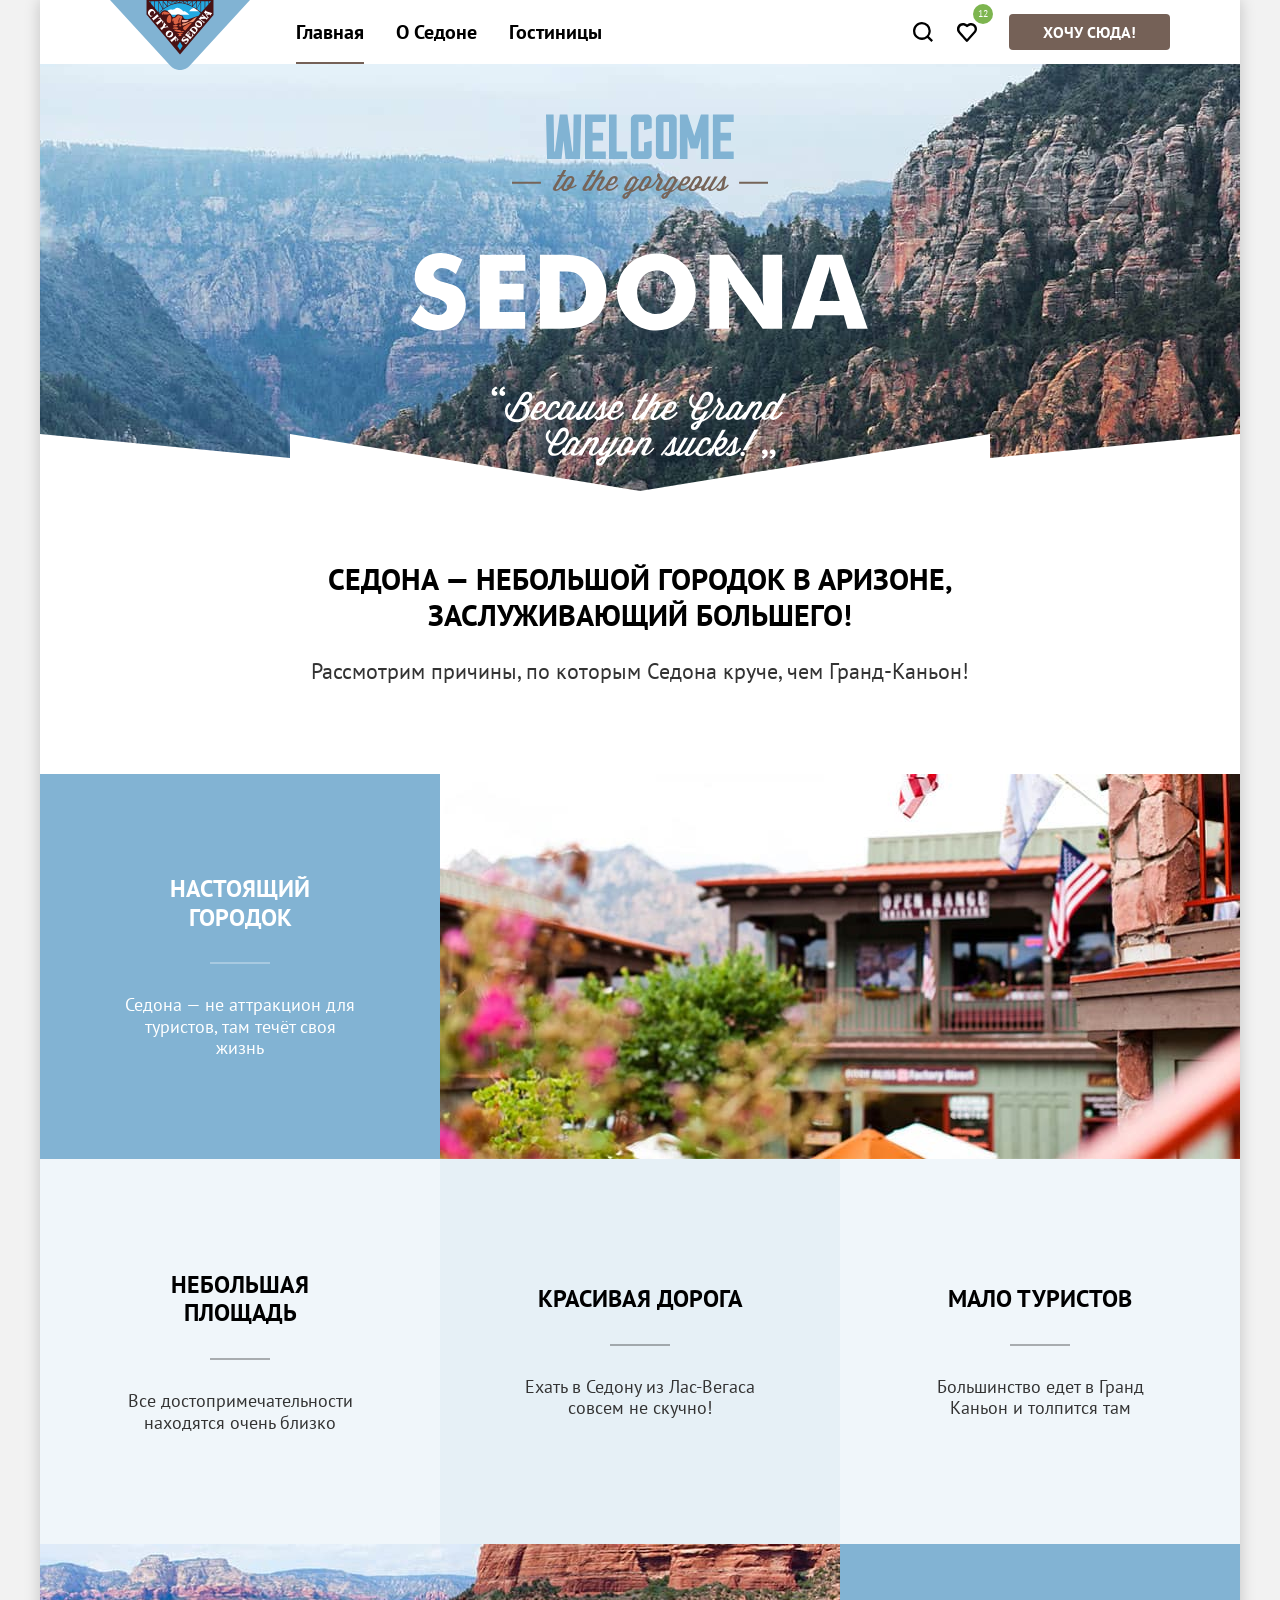
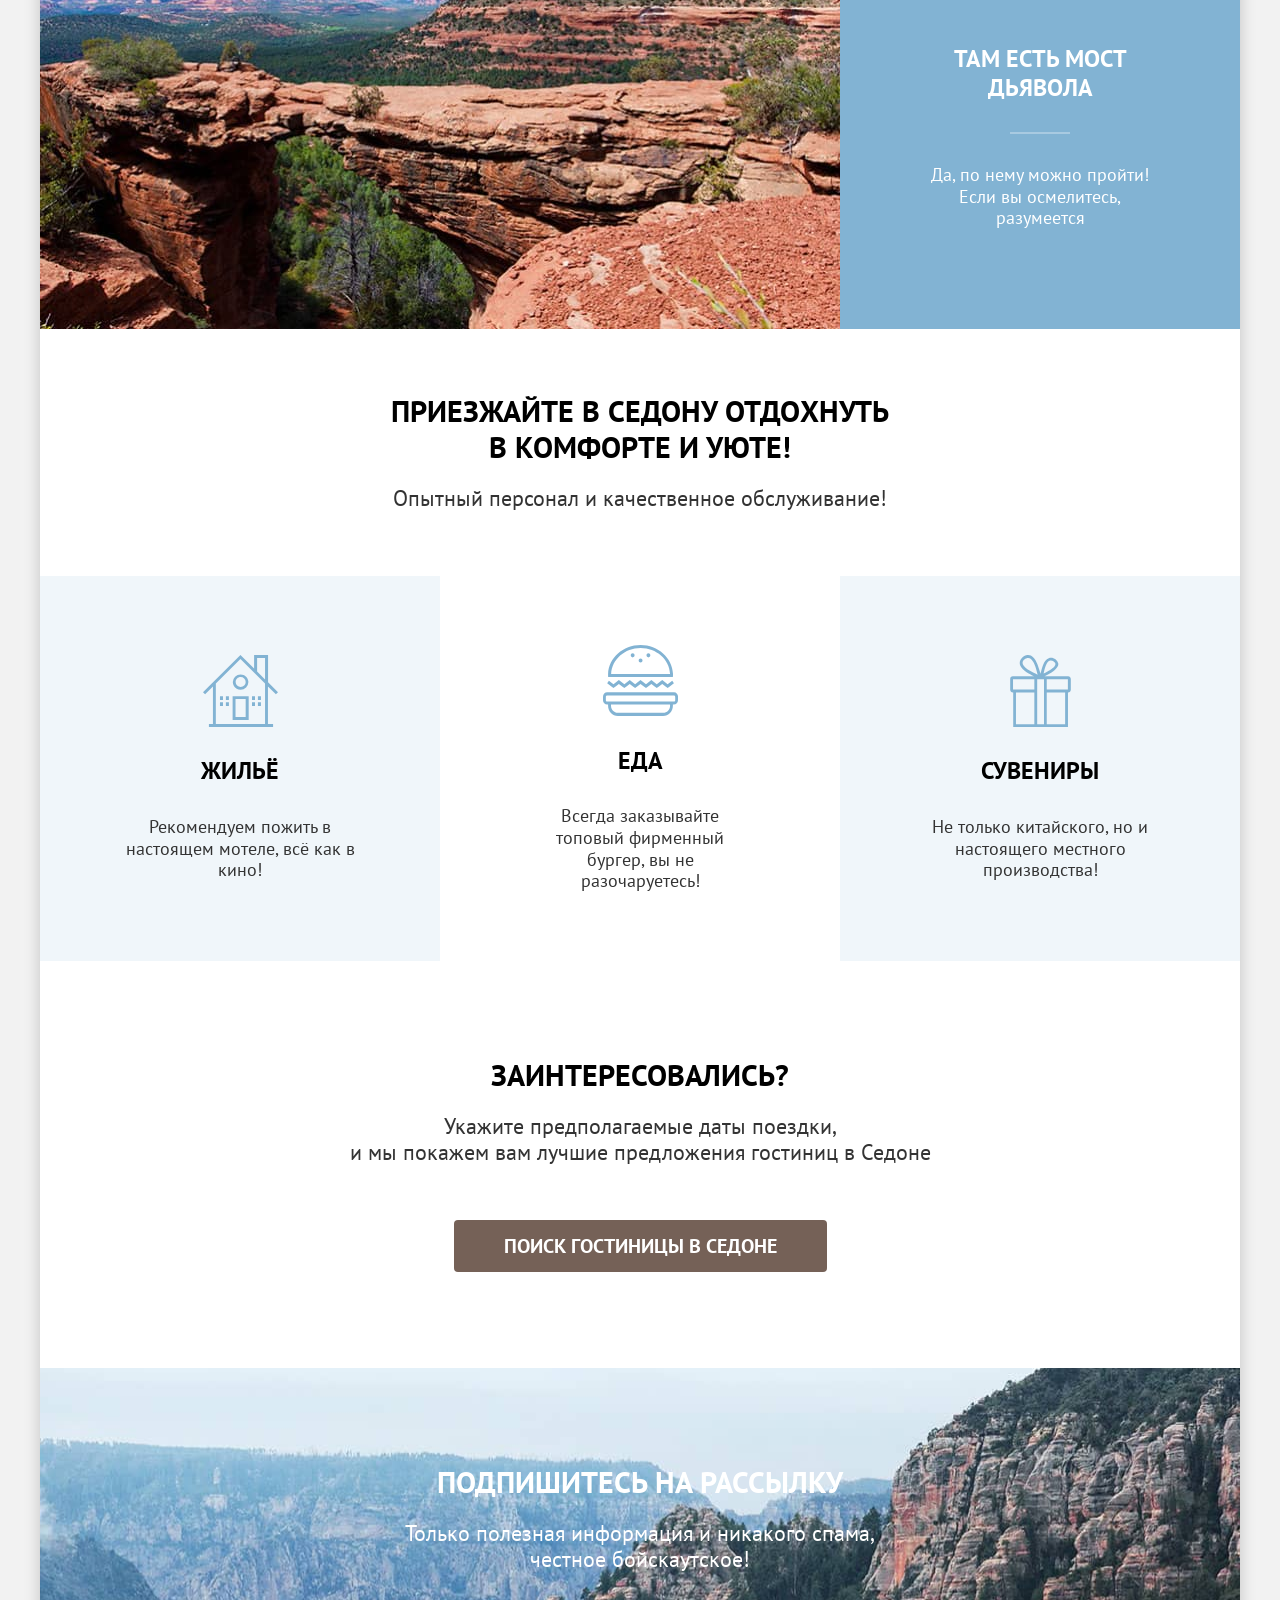
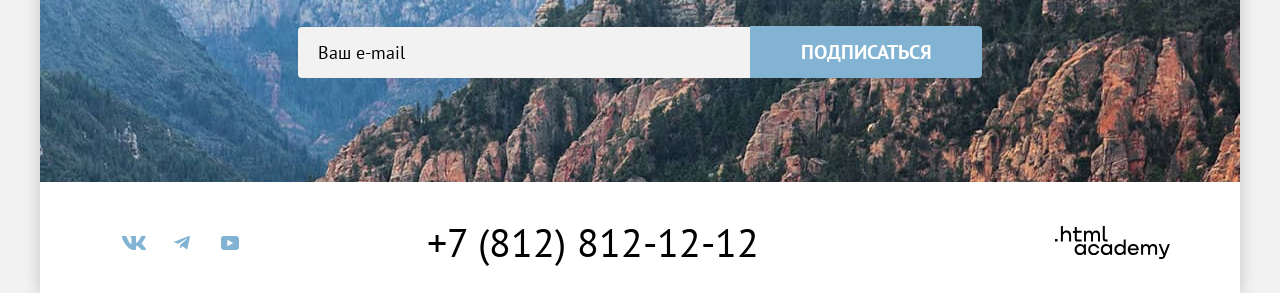
==== index.html @ d6faef74 "добавляет декоративные элементы" ====
<!DOCTYPE html>
<html lang="ru">

  <head>
    <meta charset="utf-8">
    <title>Седона. Городок в Аризоне</title>
    <link rel="stylesheet" href="styles/styles.css">
    <link rel="icon" href="favicon.ico" sizes="32x32">
  </head>

  <body>
    <div class="wrapper">
      <header class="header">
        <nav class="navigation">
          <a class="logo" href="index.html">
            <img class="logo-image" src="images/logos/logo.svg" width="140" height="70" alt="Логотип города Седона">
          </a>
          <ul class="navigation-list">
            <li class="navigation-item">
              <a class="navigation-link current" href="index.html" aria-current="page">Главная</a>
            </li>
            <li class="navigation-item">
              <a class="navigation-link" href="#">О Седоне</a>
            </li>
            <li class="navigation-item">
              <a class="navigation-link" href="catalog.html">Гостиницы</a>
            </li>
          </ul>
          <ul class="navigation-user">
            <li class="navigation-user-item">
              <a class="navigation-user-link navigation-search" href="#"><span class="visually-hidden">Поиск</span></a>
            </li>
            <li class="navigation-user-item">
              <a class="navigation-user-link navigation-favorites" href="#">
                <span class="visually-hidden">Отелей в избранном:</span>
                <span class="favorite-count">12</span>
              </a>
            </li>
            <li class="navigation-user-item">
              <a class="button navigation-user-button" href="#">Хочу сюда!</a>
            </li>
          </ul>
        </nav>
      </header>
      <main class="main">
        <section class="hero">
          <h1 class="section-title visually-hidden">Добро пожаловать в Седону!</h1>
          <img class="hero-image" src="images/content/welcome-hero.svg" width="458" height="352"
            alt="Welcome to the gorgeous Sedona, because the Grand Canyon sucks!">
        </section>
        <section class="advantages">
          <div class="section-header">
            <h2 class="section-title">Седона — небольшой городок в Аризоне,
              заслуживающий большего!</h2>
            <p class="section-description">Рассмотрим причины, по которым Седона круче, чем Гранд-Каньон!</p>
          </div>
          <ul class="section-list">
            <li class="card-item advantages-item">
              <div class="card-item advantages-container">
                <h3 class="card-title">Настоящий городок</h3>
                <p class="card-text">Седона — не аттракцион для туристов, там течёт своя жизнь</p>
              </div>
              <img class="advantages-image" src="images/content/open-range-restaurant.jpg" width="800" height="385"
                alt="Ресторан Open Range">
            </li>
            <li class="card-item advantages-item">
              <h3 class="card-title">Небольшая площадь</h3>
              <p class="card-text">Все достопримечательности находятся очень близко</p>
            </li>
            <li class="card-item advantages-item">
              <h3 class="card-title">Красивая дорога</h3>
              <p class="card-text">Ехать в Седону из Лас-Вегаса совсем не скучно!</p>
            </li>
            <li class="card-item advantages-item">
              <h3 class="card-title">Мало туристов</h3>
              <p class="card-text">Большинство едет в Гранд Каньон и толпится там</p>
            </li>
            <li class="card-item advantages-item">
              <div class="card-item advantages-container">
                <h3 class="card-title">Там есть мост дьявола</h3>
                <p class="card-text">Да, по нему можно пройти! Если вы осмелитесь, разумеется</p>
              </div>
              <img class="advantages-image advantages-image-reverse" src="images/content/devils-bridge.jpg" width="800"
                height="385" alt="Каменный мост Дьявола в Седоне с красными скалами">
            </li>
          </ul>
        </section>
        <section class="services">
          <div class="section-header">
            <h2 class="section-title">Приезжайте в&nbsp;Седону отдохнуть в&nbsp;комфорте и&nbsp;уюте!</h2>
            <p class="section-description">Опытный персонал и качественное обслуживание!</p>
          </div>
          <ul class="section-list">
            <li class="card-item services-item services-house">
              <h3 class="card-title">Жильё</h3>
              <p class="card-text">Рекомендуем пожить в настоящем мотеле,
                всё как в кино!</p>
            </li>
            <li class="card-item services-item services-food">
              <h3 class="card-title">Еда</h3>
              <p class="card-text">Всегда заказывайте
                топовый фирменный бургер, вы не разочаруетесь!</p>
            </li>
            <li class="card-item services-item services-souvenirs">
              <h3 class="card-title">Сувениры</h3>
              <p class="card-text">Не только китайского,
                но и настоящего местного производства!</p>
            </li>
          </ul>
        </section>
        <section class="search">
          <div class="section-header">
            <h2 class="section-title">Заинтересовались?</h2>
            <p class="section-description">Укажите предполагаемые даты поездки,<br>и мы покажем вам лучшие
              предложения гостиниц в Седоне</p>
          </div>
          <button class="button search-button" type="button">Поиск гостиницы в Седоне</button>
        </section>
        <section class="newsletter newsletter-index">
          <div class="section-header">
            <h2 class="section-title">Подпишитесь на рассылку</h2>
            <p class="section-description">Только полезная информация и никакого спама,<br>честное
              бойскаутское!</p>
          </div>
          <form class="newsletter-form" action="https://echo.htmlacademy.ru/" method="post">
            <label class="visually-hidden" for="e-mail">Укажите ваш e-mail</label>
            <input class="newsletter-field" type="email" name="e-mail" id="e-mail" placeholder="Ваш e-mail" required>
            <label class="newsletter-label" for="e-mail">Ваш e-mail</label>
            <button class="button newsletter-button" type="submit">Подписаться</button>
          </form>
        </section>
      </main>
      <footer class="footer">
        <section class="social">
          <h2 class="visually-hidden">Социальные сети</h2>
          <ul class="social-list">
            <li class="social-item">
              <a class="social-link vk" href="https://vk.com/htmlacademy">
                <span class="visually-hidden">Vkontakte</span>
              </a>
            </li>
            <li class="social-item">
              <a class="social-link telegram" href="https://t.me/htmlacademy">
                <span class="visually-hidden">Telegram</span>
              </a>
            </li>
            <li class="social-item">
              <a class="social-link youtube" href="https://www.youtube.com/user/htmlacademyru">
                <span class="visually-hidden">Youtube</span>
              </a>
            </li>
          </ul>
        </section>
        <div class="contacts">
          <a class="contact-link" href="tel:+78128121212">+7 (812) 812-12-12</a>
        </div>
        <a class="developer" href="https://htmlacademy.ru/">
          <span class="visually-hidden">Разработчик сайта — HTML Academy</span>
        </a>
      </footer>
    </div>
  </body>

</html>
---- styles/styles.css ----
:root {
  /* Color */
  /* color-neutral */
  --color-neutral-000: #ffffff;
  --color-neutral-000-transparent-06: rgba(255, 255, 255, 0.6);
  --color-neutral-000-transparent-03: rgba(255, 255, 255, 0.3);
  --color-neutral-100: #f2f2f2;
  --color-neutral-150: #e6e6e6;
  --color-neutral-200: #e5e5e5;
  --color-neutral-800: #333333;
  --color-neutral-900: #000000;
  /* color-blue */
  --color-blue-100: rgba(131, 179, 211, 0.12);
  --color-blue-200: rgba(131, 179, 211, 0.2);
  --color-blue-300: #68a2ca;
  --color-blue-300-transparent: rgba(104, 162, 202, 0.3);
  --color-blue-500: #82b3d3;
  /* color-brown */
  --color-brown-500: #756157;
  --color-brown-500-transparent: rgba(117, 97, 87, 0.3);
  --color-brown-600: #615048;
  /* color-green */
  --color-green-500: #7db54f;
  /* decor-line*/
  --color-divider-light: rgba(255, 255, 255, 0.3);
  --color-divider-dark: rgba(0, 0, 0, 0.3);
  /*linear gradient*/
  --color-linear-gradient: linear-gradient(315deg, #e9b5b4 0.000%, #cdb5bb 8.333%, #b2b3b4 16.667%, #98b0a7 25.000%, #7fac9f 33.333%, #67a6a5 41.667%, #50a0b2 50.000%, #3b98ba 58.333%, #278fb6 66.667%, #1485a9 75.000%, #0279a0 83.333%, #006da3 91.667%, #005faf 100.000%);

  /* Font-family*/
  --font-family: "PT Sans", sans-serif;

  /* Font-size */
  --font-size-xxs: 10px;
  --font-size-xs: 16px;
  --font-size-s: 18px;
  --font-size-m: 20px;
  --font-size-l: 22px;
  --font-size-xl: 24px;
  --font-size-2xl: 30px;
  --font-size-3xl: 40px;
  --font-size-4xl: 60px;

  /* Line-height */
  --line-height-xs: 1;
  --line-height-s: 1.2;
  --line-height-m: 1.25;
  --line-height-l: 1.3;
  --line-height-xl: 1.8;

  /* Font-weight */
  --font-weight-regular: 400;
  --font-weight-bold: 700;
}

@font-face {
  font-family: "PT Sans";
  src: url("../fonts/ptsans-400.woff2") format("woff2");
  font-style: normal;
  font-weight: 400;
  font-display: swap;
}

@font-face {
  font-family: "PT Sans";
  src: url("../fonts/ptsans-700.woff2") format("woff2");
  font-style: normal;
  font-weight: 700;
  font-display: swap;
}

img {
  max-width: 100%;
  height: auto;
}

*,
*::before,
*::after {
  box-sizing: border-box;
}

.visually-hidden {
  position: fixed;
  transform: scale(0);
}

html {
  height: 100%;
}

body {
  font-family: var(--font-family);
  font-size: var(--font-size-l);
  line-height: var(--line-height-s);
  font-weight: var(--font-weight-regular);

  margin: 0;

  background-color: var(--color-neutral-100);
  color: var(--color-neutral-800);
}

.button {
  display: block;
  font-family: inherit;
  font-weight: var(--font-weight-bold);
  font-size: var(--font-size-m);
  line-height: var(--line-height-xl);
  text-decoration: none;
  text-transform: uppercase;
  text-align: center;

  padding: 8px 50px;

  color: var(--color-neutral-000);
  background-color: var(--color-blue-500);

  border: none;
  border-radius: 4px;

  cursor: pointer;
}

.wrapper {
  display: flex;
  flex-direction: column;

  background-color: var(--color-neutral-000);

  box-shadow: 0 0 15px 0 rgba(0, 0, 0, 0.2);

  width: 1200px;
  min-height: 100vh;

  margin: 0 auto;
}

.header {
  padding: 0 70px;
}

.navigation {
  display: grid;
  grid-template-columns: min-content auto max-content;

  align-items: start;

  gap: 30px;

  position: relative;
  z-index: 1;
}

.logo {
  width: 140px;

  margin-bottom: -8px;
}

.logo-image {
  display: block;
}

.navigation-list {
  display: flex;
  flex-wrap: wrap;

  padding: 0;
  margin: 0;

  list-style: none;
}

.navigation-link {
  position: relative;
  display: block;
  font-size: var(--font-size-m);
  font-weight: var(--font-weight-bold);

  text-align: center;
  text-decoration: none;

  padding: 20px 16px;

  color: var(--color-neutral-900);
}

.navigation-link:hover {
  color: var(--color-brown-500);
}

.navigation-link:active {
  color: var(--color-brown-500-transparent);
}

.navigation-link.current::after {
  position: absolute;
  content: "";
  width: calc(100% - 32px);
  height: 2px;

  left: 50%;
  bottom: 0;
  transform: translateX(-50%);

  background-color: var(--color-brown-500);
}

.navigation-user {
  display: flex;
  flex-wrap: wrap;
  justify-content: end;

  align-items: center;

  max-width: 330px;

  padding: 0;
  margin: 0;

  list-style: none;
}

.navigation-user-item:last-child {
  margin-left: 20px;
}

.navigation-user-link {
  display: flex;
  justify-content: center;
  align-items: center;

  text-decoration: none;

  min-width: 44px;
  min-height: 64px;
}

.navigation-user-link::before {
  content: "";
  display: block;
  width: 20px;
  height: 20px;

  background-color: var(--color-neutral-900);

  mask-repeat: no-repeat;
  mask-position: center;
  mask-size: contain;
}

.navigation-search::before {
  mask-image: url("../images/icons/ui/search.svg");
}

.navigation-favorites::before {
  mask-image: url("../images/icons/ui/favorite.svg");
}

.navigation-user-link:hover::before {
  background-color: var(--color-brown-500);
}

.navigation-user-link:active::before {
  background-color: var(--color-brown-500-transparent);
}

.navigation-favorites {
  position: relative;
}

.favorite-count {
  position: absolute;

  top: 4px;
  right: -4px;

  padding: 5px;

  font-size: var(--font-size-xxs);
  line-height: var(--line-height-xs);

  color: var(--color-neutral-000);
  background-color: var(--color-green-500);

  border-radius: 100vw;
}

.navigation-user-button {
  font-size: var(--font-size-xs);
  line-height: var(--line-height-m);

  padding: 8px 34px;

  background-color: var(--color-brown-500);
}

.navigation-user-button:hover {
  background-color: var(--color-brown-600);
  color: var(--color-neutral-000-transparent-06);
}

.navigation-user-button:active {
  background-color: var(--color-brown-500);
  color: var(--color-neutral-000-transparent-03);
}

.main {
  flex-grow: 1;
}

.hero {
  position: relative;
  display: flex;
  flex-direction: column;
  align-items: center;
  padding: 50px 0 25px;

  background: url("../images/backgrounds/index-background.jpg") no-repeat center / cover, var(--color-linear-gradient);
}

.hero .section-title {
  font-size: var(--font-size-4xl);
  max-width: 680px;

  color: var(--color-neutral-000);
}

.hero::after {
  position: absolute;
  content: "";

  width: 100%;
  height: 57px;

  bottom: 0;

  mask-image: url("../images/icons/ui/background-down.svg");
  mask-repeat: no-repeat;
  mask-position: center;
  mask-size: cover;
  background-color: var(--color-neutral-000);
}

.advantages {
  padding-top: 70px;
}

.section-header {
  max-width: 680px;

  margin: 0 auto 54px;
}

.section-title {
  font-size: var(--font-size-2xl);
  font-weight: var(--font-weight-bold);
  text-transform: uppercase;
  text-align: center;

  margin: 0 0 20px;

  color: var(--color-neutral-900);
}

.section-description {
  text-align: center;

  margin: 0;
}

.advantages .section-header {
  margin-bottom: 90px;
}

.advantages .section-title {
  margin-bottom: 25px;
}

.section-list {
  display: grid;
  grid-template-columns: repeat(3, 1fr);

  padding: 0;
  margin: 0;

  list-style: none;
}

.card-item:not(:has(.advantages-image)) {
  display: flex;
  flex-direction: column;
  justify-content: center;

  padding: 0 85px;

  min-height: 385px;
}

.advantages-item:nth-child(even) {
  background-color: var(--color-blue-100);
}

.advantages-item:nth-child(odd) {
  background-color: var(--color-blue-200);
}

.card-item:has(.advantages-image) {
  display: grid;
  grid-template-columns: repeat(3, 1fr);

  grid-column: 1 / -1;

  background-color: var(--color-blue-500);
}

.advantages-item .card-title::after {
  content: "";
  display: block;

  width: 60px;

  margin: 30px auto;

  border-bottom: 2px solid var(--color-divider-dark);
}

.advantages .card-item:has(.advantages-image) .card-title::after {
  border-bottom-color: var(--color-divider-light);
}

.card-item:has(.advantages-image) .card-title,
.card-item:has(.advantages-image) .card-text {
  color: var(--color-neutral-000);
}

.card-item:has(.advantages-image) .advantages-image {
  grid-column: 2 / 4;
}

.card-item:has(.advantages-image-reverse) .advantages-image {
  grid-area: 1 / 1 / 2 / 3;
}

.card-item:has(.advantages-image-reverse) .advantages-container {
  grid-area: 1 / 3 / 2 / 4;
}

.card-title {
  font-size: var(--font-size-xl);
  font-weight: var(--font-weight-bold);
  text-transform: uppercase;
  text-align: center;

  margin: 0;

  color: var(--color-neutral-900);
}

.card-text {
  font-size: var(--font-size-s);
  text-align: center;

  margin: 0;
}

.services {
  padding-top: 64px;
}

.services .section-header {
  margin-bottom: 64px;
}

.services-item:nth-child(odd) {
  background-color: var(--color-blue-100);
}

.services-item {
  gap: 30px;
}

.services-item:nth-child(even) {
  background-color: var(--color-neutral-000);
}

.services .card-title::before {
  content: "";
  display: block;
  width: 75px;
  height: 72px;
  margin: 0 auto 30px;

  mask-repeat: no-repeat;
  mask-position: center;
  mask-size: contain;

  background-color: var(--color-blue-500);
}

.services-house .card-title::before {
  mask-image: url("../images/services/house.svg");
}

.services-food .card-title::before {
  mask-image: url("../images/services/food.svg");
}

.services-souvenirs .card-title::before {
  mask-image: url("../images/services/souvenirs.svg");
}

.search {
  padding: 96px 0;
}

.search-button {
  margin: 0 auto;

  background-color: var(--color-brown-500);
}

.search-button:hover {
  background-color: var(--color-brown-600);
  color: var(--color-neutral-000-transparent-06);
}

.search-button:active {
  background-color: var(--color-brown-500);
  color: var(--color-neutral-000-transparent-03);
}

.newsletter {
  display: flex;
  flex-direction: column;
  align-items: center;
  padding: 96px 0 104px;
}

.newsletter-index {
  background: url("../images/backgrounds/index-background.jpg") no-repeat center / cover, var(--color-linear-gradient);
}

.newsletter-index .section-title {
  color: var(--color-neutral-000);
}

.newsletter-index .section-description {
  color: var(--color-neutral-000);
}

.newsletter-form {
  display: grid;
  grid-template-columns: 452px 232px;
  align-items: center;
}

.newsletter-label {
  font-size: var(--font-size-s);
  line-height: var(--line-height-l);
  color: var(--color-neutral-900);

  margin-left: 20px;

  grid-area: 1/1/2/2;

  opacity: 0;
}

.newsletter-field {
  grid-area: 1/1/2/2;

  padding: 14px 20px;

  border-radius: 4px 0 0 4px;
  border: none;

  background-color: var(--color-neutral-100);

  font-family: inherit;
  font-size: var(--font-size-s);
  line-height: var(--line-height-l);

  cursor: pointer;
  /*Не работает??*/
}

.newsletter-field::placeholder {
  font-size: var(--font-size-s);
  line-height: var(--line-height-l);
  color: var(--color-neutral-900);
}

.newsletter-field:focus::placeholder {
  opacity: 0;
}

.newsletter-field:focus + .newsletter-label {
  opacity: 1;
}

.newsletter-field:not(:placeholder-shown) + .newsletter-label {
  transform: translateY(-200%);
  font-size: var(--font-size-xs);
  opacity: 1;
}

.newsletter-button {
  border-radius: 0 4px 4px 0;
  grid-area: 1/2/2/3;
}

.newsletter-button:hover {
  background-color: var(--color-blue-300);
  color: var(--color-neutral-000-transparent-06);
}

.newsletter-button:active {
  background-color: var(--color-blue-500);
  color: var(--color-neutral-000-transparent-03);
}

.newsletter-catalog {
  padding-top: 46px;
}

.newsletter-catalog .section-title {
  color: var(--color-neutral-900);
}

.newsletter-catalog .section-description {
  color: inherit;
}

.footer {
  display: flex;
  align-items: center;

  padding: 40px 70px 30px;
}

.social-list {
  display: flex;
  flex-wrap: wrap;

  max-width: 250px;

  padding: 0;
  margin: 0;

  list-style: none;
}

.social-link {
  display: flex;
  justify-content: center;
  align-items: center;
  min-width: 48px;
  min-height: 40px;
}

.social-link::before {
  content: "";
  width: 24px;
  height: 14px;

  mask-repeat: no-repeat;
  mask-position: center;
  mask-size: contain;

  background-color: var(--color-blue-500);
}

.vk::before {
  mask-image: url("../images/icons/social/vk.svg");
}

.telegram::before {
  mask-image: url("../images/icons/social/telegram.svg");
}

.youtube::before {
  mask-image: url("../images/icons/social/youtube.svg");
}

.social-link:hover::before {
  background-color: var(--color-blue-300);
}

.social-link:active::before {
  background-color: var(--color-blue-300-transparent);
}

.contacts {
  margin: 0 auto;
}

.contact-link {
  font-size: var(--font-size-3xl);
  line-height: var(--line-height-xs);
  text-align: center;
  text-decoration: none;

  padding: 0 50px;

  color: var(--color-neutral-900);
}

.contact-link:hover {
  color: var(--color-brown-500);
}

.contact-link:active {
  color: var(--color-brown-500-transparent);
}

.developer {
  min-width: 115px;
  min-height: 33px;
  margin-left: auto;
}

.developer::before {
  content: "";
  display: block;
  width: 115px;
  height: 33px;

  mask-repeat: no-repeat;
  mask-position: center;
  mask-size: contain;
  mask-image: url("../images/logos/html-academy.svg");

  background-color: var(--color-neutral-900);
}

.developer:hover::before {
  background-color: var(--color-brown-500);
}

.developer:active::before {
  background-color: var(--color-brown-500-transparent);
}

.filter {
  padding: 35px 70px 70px;

  background: url("../images/backgrounds/filter.jpg") no-repeat center / cover, var(--color-linear-gradient);
}

.page-title {
  margin: 0 0 8px;

  font-size: var(--font-size-4xl);
  line-height: var(--line-height-l);
  font-weight: var(--font-weight-bold);
  color: var(--color-neutral-000);
}

.breadcrumbs-navigation {
  margin-bottom: 40px;
}

.breadcrumbs-list {
  display: flex;
  flex-wrap: wrap;

  align-items: center;

  padding: 0;
  margin: 0;

  list-style: none;
}

.breadcrumbs-link {
  display: block;

  min-width: 15px;
  min-height: 15px;

  font-size: var(--font-size-xs);
  line-height: var(--line-height-l);

  text-align: center;
  text-decoration: none;

  color: var(--color-neutral-000);
}

.breadcrumbs-link:hover {
  color: var(--color-neutral-000-transparent-06);
}

.breadcrumbs-link:active {
  color: var(--color-neutral-000-transparent-03);
}

.filter-form {
  grid-template-columns: repeat(2, minmax(min-content, 1fr)) repeat(2, min-content);
  display: grid;

  gap: 70px;
}

.filter-group {
  border: none;
  padding: 0;
  margin: 0;
}

.filter-group-title {
  padding: 0;
  margin-bottom: 32px;

  font-size: var(--font-size-m);
  font-weight: var(--font-weight-bold);
  color: var(--color-neutral-000);
}

.filter-group-list {
  padding: 0;
  margin: 0;

  list-style: none;
}

.filter-group-item {
  margin-bottom: 16px;

  font-size: var(--font-size-s);
  line-height: var(--line-height-l);
  color: var(--color-neutral-000);
}

.filter-range-field {
  display: flex;
}

.filter-range-input {
  width: 145px;

  padding: 12px 20px;
  border: none;

  font-family: inherit;
  font-size: var(--font-size-s);
  line-height: var(--line-height-l);
  font-weight: var(--font-weight-bold);

  color: var(--color-neutral-900);
}

.filter-range-input-from {
  border-radius: 4px 0 0 4px;
}

.filter-range-input-to {
  border-radius: 0 4px 4px 0;
}

.filter-range-label {
  font-size: var(--font-size-s);
  line-height: var(--line-height-l);

  color: var(--color-neutral-900);
}

.filter-button-container {
  display: flex;
  flex-direction: column;
  gap: 32px;

  margin-top: 56px;
}

.filter-button {
  font-size: var(--font-size-xs);
  line-height: var(--line-height-m);
}

.button-submit:hover {
  background-color: var(--color-blue-300);
  color: var(--color-neutral-000-transparent-06);
}

.button-submit:active {
  background-color: var(--color-blue-500);
  color: var(--color-neutral-000-transparent-03);
}

.button-reset {
  background-color: transparent;
}

.button-reset:hover {
  color: var(--color-neutral-000-transparent-06);
}

.button-reset:active {
  color: var(--color-neutral-000-transparent-03);
}

.catalog {
  display: grid;
  grid-template-columns: 1fr min-content minmax(min-content, 225px);
  gap: 40px 14px;

  align-items: center;

  font-size: var(--font-size-s);

  padding: 50px 70px;
}

.catalog-title {
  margin: 0;

  font-size: var(--font-size-2xl);
  font-weight: var(--font-weight-bold);
  text-transform: uppercase;
  color: var(--color-neutral-900);
}

.sort-select {
  font-family: inherit;

  appearance: none;

  width: 292px;

  padding: 14px 20px;

  border: 2px solid var(--color-neutral-200);
  border-radius: 4px;

  background-image: url("../images/icons/ui/sorting-arrow.svg");
  background-repeat: no-repeat;
  background-position: right 20px center;
  background-size: 12px 7px;

  cursor: pointer;
}

.sort-select:hover {
  border-color: var(--color-blue-300);
}

.view-switcher {
  display: flex;
  flex-wrap: wrap;
  justify-content: flex-end;

  gap: 8px;

  padding: 0;
  margin: 0;

  list-style: none;
}

.view-link {
  display: flex;
  justify-content: center;

  align-items: center;

  min-width: 48px;
  min-height: 48px;

  border: 2px solid var(--color-neutral-200);
  border-radius: 4px;
}

.view-link:hover {
  border-color: var(--color-neutral-900);
}

.view-link::before {
  content: "";
  display: block;
  width: 16px;
  height: 14px;

  mask-repeat: no-repeat;
  mask-position: center;
  mask-size: contain;

  background-color: var(--color-neutral-900);
}

.view-link-tile::before {
  mask-image: url("../images/icons/view/view-tile.svg");
}

.view-link-card::before {
  mask-image: url("../images/icons/view/view-card.svg");
}

.view-link-list::before {
  mask-image: url("../images/icons/view/view-list.svg");
}

.card-list {
  grid-column: 1 / -1;
  display: grid;
  grid-template-columns: repeat(3, 1fr);
  gap: 20px;
  padding: 0;
  margin: 0;

  list-style: none;
}

.card {
  display: grid;
  grid-template-columns: repeat(2, 1fr);
  grid-template-rows: auto 1fr;
  gap: 16px 20px;

  padding: 20px;

  box-shadow: 0 0 0 1px var(--color-neutral-150);
  border-radius: 4px;
}

.card-title-link {
  text-decoration: none;
  grid-column: 1 / -1;
}

.card .card-title {
  text-align: left;
  text-transform: none;

  margin: 0;
}

.card .card-title:hover {
  color: var(--color-brown-500);
}

.card .card-title:active {
  color: var(--color-brown-500-transparent);
}

.card-description {
  margin: 0;
}

.card-price {
  justify-self: end;

  margin: 0;
}

.card-link {
  background-color: var(--color-brown-500);
}

.card-button {
  font-size: var(--font-size-xs);
  line-height: var(--line-height-m);

  padding: 10px 10px;
}

.card-button-added {
  background-color: var(--color-green-500);
}

.card-rating {
  justify-self: start;
}

.card-rating-text {
  font-size: var(--font-size-xs);
  line-height: var(--line-height-m);
  text-transform: uppercase;

  text-align: center;

  background-color: var(--color-neutral-100);

  border-radius: 4px;

  margin: 0;
  padding: 10px 10px;
}

.card-image-link {
  grid-area: 1 / 1 / 2 / -1;
}

.card-image {
  display: block;
}

.pagination {
  grid-column: 1 / -1;

  padding: 40px 0 60px;

  border-top: 1px solid var(--color-neutral-150);
}

.pagination-list {
  display: flex;
  flex-wrap: wrap;
  gap: 8px;

  padding: 0;
  margin: 0;

  list-style: none;
}

.pagination-link,
.pagination-dots {
  display: flex;
  justify-content: center;
  align-items: center;

  padding: 0 10px;

  min-width: 60px;
  height: 60px;

  border-radius: 4px;
}

.pagination-link {
  font-size: var(--font-size-m);
  line-height: var(--line-height-xl);
  font-weight: var(--font-weight-bold);
  text-decoration: none;

  background-color: var(--color-blue-500);
  color: var(--color-neutral-000);
}

.pagination-link:hover {
  background-color: var(--color-blue-300);
}

.pagination-link:active {
  background-color: var(--color-blue-300);
  color: var(--color-neutral-000-transparent-03);
}

.pagination-link.current {
  background-color: var(--color-neutral-100);
  color: var(--color-neutral-900);
}

.pagination-dots {
  color: var(--color-neutral-900);
}
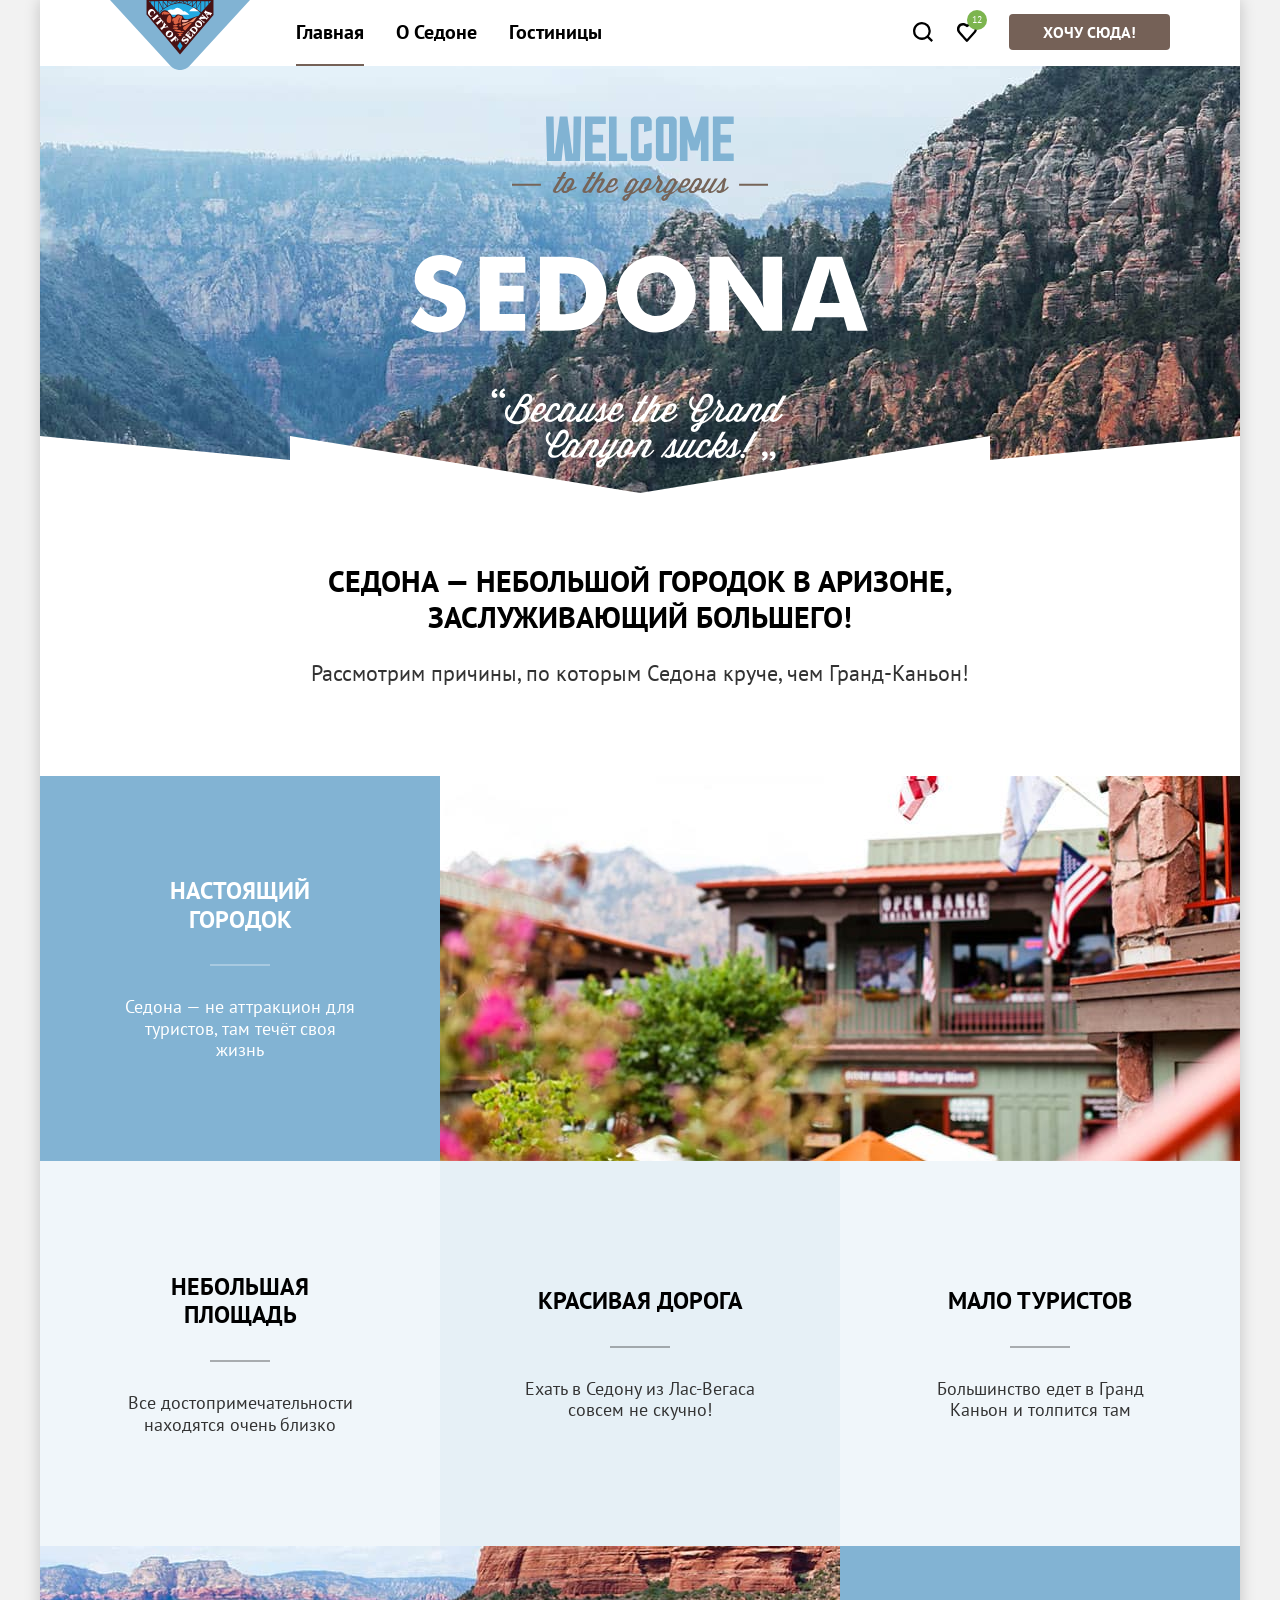
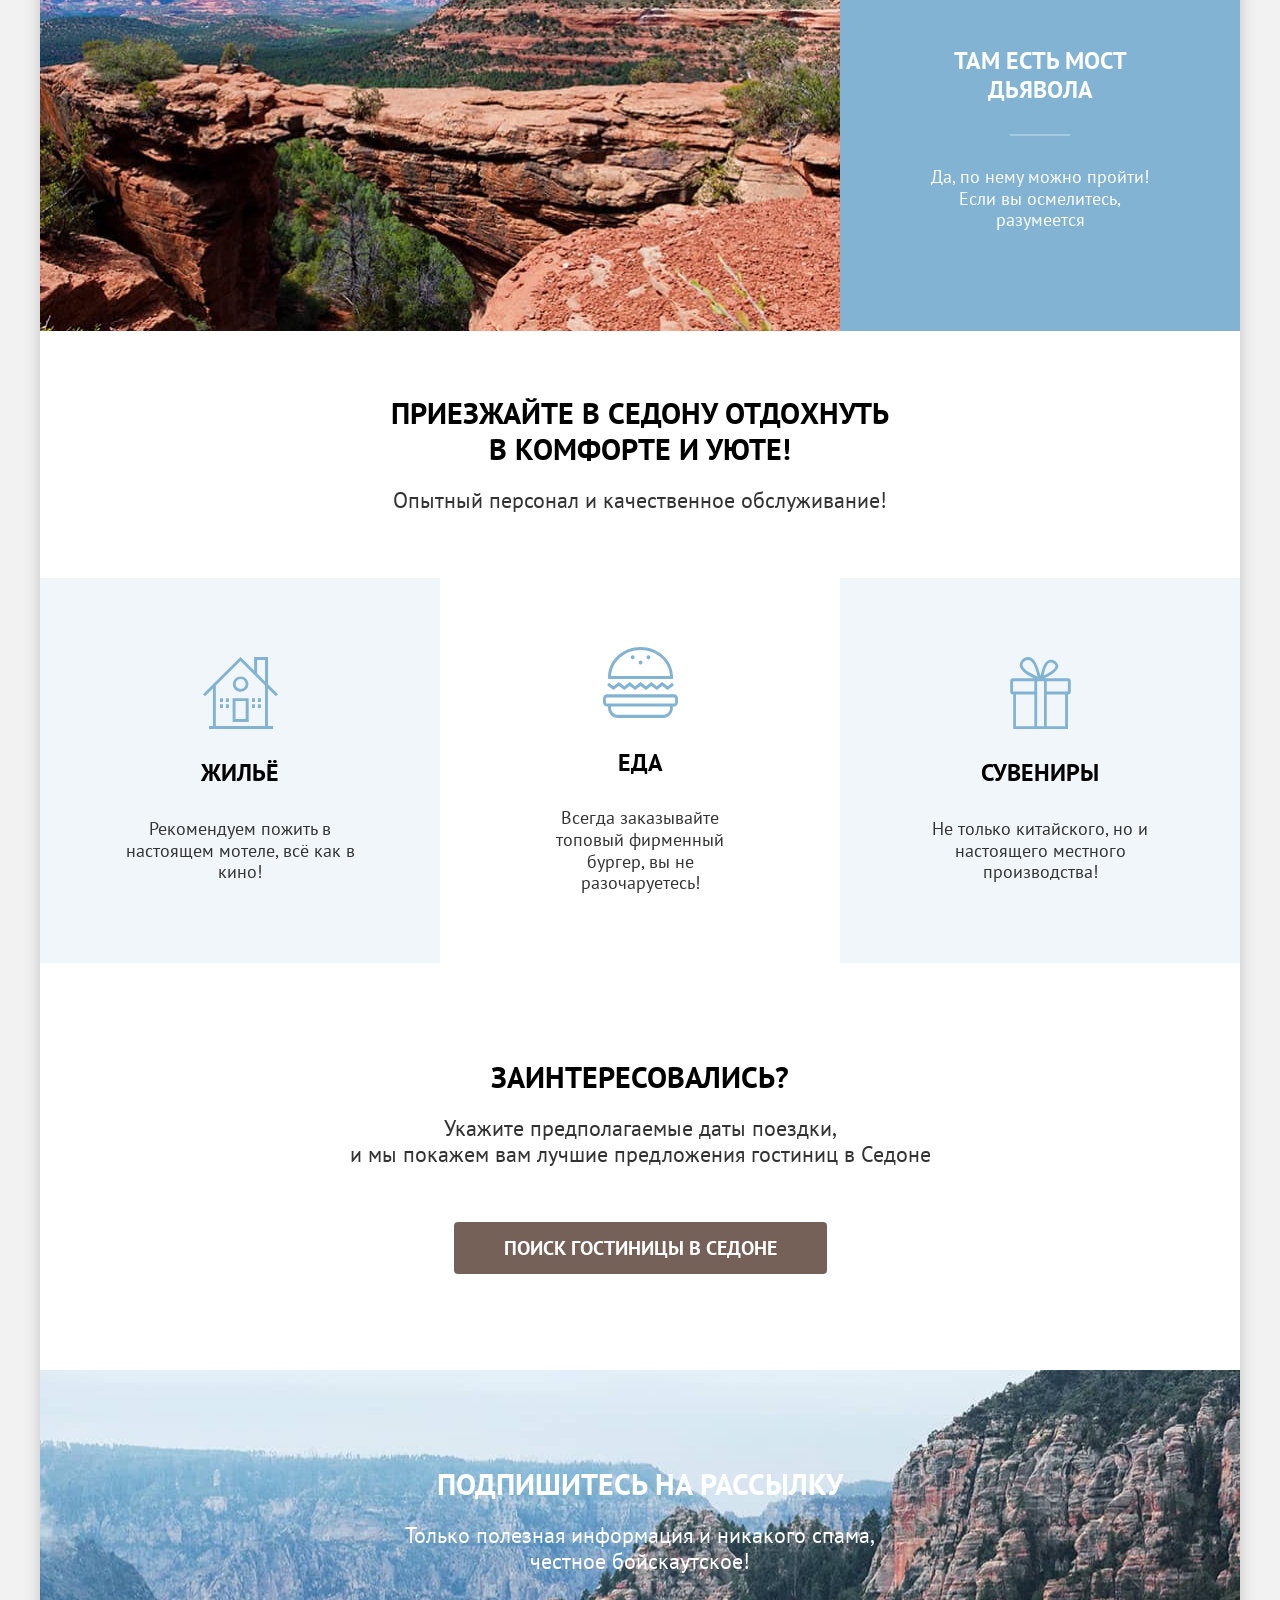
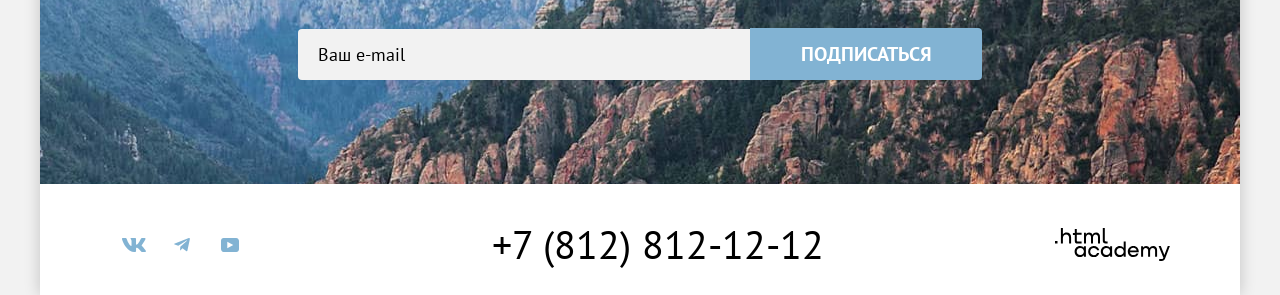
==== commit 79b7e92e: "Добавляет декоративные элементы" ====
--- a/index.html
+++ b/index.html
@@ -55,28 +55,34 @@
             <p class="section-description">Рассмотрим причины, по которым Седона круче, чем Гранд-Каньон!</p>
           </div>
           <ul class="section-list">
-            <li class="card-item advantages-item">
-              <div class="card-item advantages-container">
+            <li class="advantages-item">
+              <div class="advantages-container">
                 <h3 class="card-title">Настоящий городок</h3>
                 <p class="card-text">Седона — не аттракцион для туристов, там течёт своя жизнь</p>
               </div>
               <img class="advantages-image" src="images/content/open-range-restaurant.jpg" width="800" height="385"
                 alt="Ресторан Open Range">
             </li>
-            <li class="card-item advantages-item">
-              <h3 class="card-title">Небольшая площадь</h3>
-              <p class="card-text">Все достопримечательности находятся очень близко</p>
+            <li class="advantages-item">
+              <div class="advantages-container">
+                <h3 class="card-title">Небольшая площадь</h3>
+                <p class="card-text">Все достопримечательности находятся очень близко</p>
+              </div>
             </li>
-            <li class="card-item advantages-item">
-              <h3 class="card-title">Красивая дорога</h3>
-              <p class="card-text">Ехать в Седону из Лас-Вегаса совсем не скучно!</p>
+            <li class="advantages-item">
+              <div class="advantages-container">
+                <h3 class="card-title">Красивая дорога</h3>
+                <p class="card-text">Ехать в Седону из Лас-Вегаса совсем не скучно!</p>
+              </div>
             </li>
-            <li class="card-item advantages-item">
-              <h3 class="card-title">Мало туристов</h3>
-              <p class="card-text">Большинство едет в Гранд Каньон и толпится там</p>
+            <li class="advantages-item">
+              <div class="advantages-container">
+                <h3 class="card-title">Мало туристов</h3>
+                <p class="card-text">Большинство едет в Гранд Каньон и толпится там</p>
+              </div>
             </li>
-            <li class="card-item advantages-item">
-              <div class="card-item advantages-container">
+            <li class="advantages-item">
+              <div class="advantages-container">
                 <h3 class="card-title">Там есть мост дьявола</h3>
                 <p class="card-text">Да, по нему можно пройти! Если вы осмелитесь, разумеется</p>
               </div>
@@ -91,17 +97,17 @@
             <p class="section-description">Опытный персонал и качественное обслуживание!</p>
           </div>
           <ul class="section-list">
-            <li class="card-item services-item services-house">
+            <li class="services-item services-house">
               <h3 class="card-title">Жильё</h3>
               <p class="card-text">Рекомендуем пожить в настоящем мотеле,
                 всё как в кино!</p>
             </li>
-            <li class="card-item services-item services-food">
+            <li class="services-item services-food">
               <h3 class="card-title">Еда</h3>
               <p class="card-text">Всегда заказывайте
                 топовый фирменный бургер, вы не разочаруетесь!</p>
             </li>
-            <li class="card-item services-item services-souvenirs">
+            <li class="services-item services-souvenirs">
               <h3 class="card-title">Сувениры</h3>
               <p class="card-text">Не только китайского,
                 но и настоящего местного производства!</p>
@@ -131,26 +137,23 @@
         </section>
       </main>
       <footer class="footer">
-        <section class="social">
-          <h2 class="visually-hidden">Социальные сети</h2>
-          <ul class="social-list">
-            <li class="social-item">
-              <a class="social-link vk" href="https://vk.com/htmlacademy">
-                <span class="visually-hidden">Vkontakte</span>
-              </a>
-            </li>
-            <li class="social-item">
-              <a class="social-link telegram" href="https://t.me/htmlacademy">
-                <span class="visually-hidden">Telegram</span>
-              </a>
-            </li>
-            <li class="social-item">
-              <a class="social-link youtube" href="https://www.youtube.com/user/htmlacademyru">
-                <span class="visually-hidden">Youtube</span>
-              </a>
-            </li>
-          </ul>
-        </section>
+        <ul class="social-list">
+          <li class="social-item">
+            <a class="social-link vk" href="https://vk.com/htmlacademy">
+              <span class="visually-hidden">Vkontakte</span>
+            </a>
+          </li>
+          <li class="social-item">
+            <a class="social-link telegram" href="https://t.me/htmlacademy">
+              <span class="visually-hidden">Telegram</span>
+            </a>
+          </li>
+          <li class="social-item">
+            <a class="social-link youtube" href="https://www.youtube.com/user/htmlacademyru">
+              <span class="visually-hidden">Youtube</span>
+            </a>
+          </li>
+        </ul>
         <div class="contacts">
           <a class="contact-link" href="tel:+78128121212">+7 (812) 812-12-12</a>
         </div>
--- a/styles/styles.css
+++ b/styles/styles.css
@@ -14,13 +14,16 @@
   --color-blue-200: rgba(131, 179, 211, 0.2);
   --color-blue-300: #68a2ca;
   --color-blue-300-transparent: rgba(104, 162, 202, 0.3);
+  --color-blue-400: #83b3d3;
   --color-blue-500: #82b3d3;
+  --color-blue-600: #3f5e72;
   /* color-brown */
   --color-brown-500: #756157;
   --color-brown-500-transparent: rgba(117, 97, 87, 0.3);
   --color-brown-600: #615048;
   /* color-green */
   --color-green-500: #7db54f;
+  --color-green-600: #6c9e42;
   /* decor-line*/
   --color-divider-light: rgba(255, 255, 255, 0.3);
   --color-divider-dark: rgba(0, 0, 0, 0.3);
@@ -122,6 +125,10 @@
   cursor: pointer;
 }
 
+.button:disabled {
+  pointer-events: none;
+}
+
 .wrapper {
   display: flex;
   flex-direction: column;
@@ -158,6 +165,20 @@
   margin-bottom: -8px;
 }
 
+.logo:hover {
+  opacity: 0.6;
+  transform: scale(1.05);
+}
+
+.logo:focus-visible {
+  transform: scale(1.05);
+}
+
+.logo:active {
+  opacity: 0.3;
+  transform: scale(0.95);
+}
+
 .logo-image {
   display: block;
 }
@@ -173,7 +194,6 @@
 }
 
 .navigation-link {
-  position: relative;
   display: block;
   font-size: var(--font-size-m);
   font-weight: var(--font-weight-bold);
@@ -190,19 +210,21 @@
   color: var(--color-brown-500);
 }
 
+.navigation-link:focus-visible {
+  color: var(--color-brown-500);
+}
+
 .navigation-link:active {
   color: var(--color-brown-500-transparent);
 }
 
 .navigation-link.current::after {
-  position: absolute;
   content: "";
-  width: calc(100% - 32px);
+  display: block;
+
   height: 2px;
 
-  left: 50%;
-  bottom: 0;
-  transform: translateX(-50%);
+  transform: translateY(20px);
 
   background-color: var(--color-brown-500);
 }
@@ -262,6 +284,10 @@
   background-color: var(--color-brown-500);
 }
 
+.navigation-user-link:focus-visible::before {
+  background-color: var(--color-brown-500);
+}
+
 .navigation-user-link:active::before {
   background-color: var(--color-brown-500-transparent);
 }
@@ -273,8 +299,8 @@
 .favorite-count {
   position: absolute;
 
-  top: 4px;
-  right: -4px;
+  top: 10px;
+  right: 2px;
 
   padding: 5px;
 
@@ -299,6 +325,10 @@
 .navigation-user-button:hover {
   background-color: var(--color-brown-600);
   color: var(--color-neutral-000-transparent-06);
+}
+
+.navigation-user-button:focus-visible {
+  background-color: var(--color-brown-600);
 }
 
 .navigation-user-button:active {
@@ -388,12 +418,12 @@
   list-style: none;
 }
 
-.card-item:not(:has(.advantages-image)) {
+.advantages-container {
   display: flex;
   flex-direction: column;
   justify-content: center;
 
-  padding: 0 85px;
+  padding: 30px 85px;
 
   min-height: 385px;
 }
@@ -406,7 +436,7 @@
   background-color: var(--color-blue-200);
 }
 
-.card-item:has(.advantages-image) {
+.advantages-item:has(.advantages-image) {
   display: grid;
   grid-template-columns: repeat(3, 1fr);
 
@@ -426,24 +456,24 @@
   border-bottom: 2px solid var(--color-divider-dark);
 }
 
-.advantages .card-item:has(.advantages-image) .card-title::after {
+.advantages-item:has(.advantages-image) .card-title::after {
   border-bottom-color: var(--color-divider-light);
 }
 
-.card-item:has(.advantages-image) .card-title,
-.card-item:has(.advantages-image) .card-text {
+.advantages-item:has(.advantages-image) .card-title,
+.advantages-item:has(.advantages-image) .card-text {
   color: var(--color-neutral-000);
 }
 
-.card-item:has(.advantages-image) .advantages-image {
+.advantages-item:has(.advantages-image) .advantages-image {
   grid-column: 2 / 4;
 }
 
-.card-item:has(.advantages-image-reverse) .advantages-image {
+.advantages-item:has(.advantages-image-reverse) .advantages-image {
   grid-area: 1 / 1 / 2 / 3;
 }
 
-.card-item:has(.advantages-image-reverse) .advantages-container {
+.advantages-item:has(.advantages-image-reverse) .advantages-container {
   grid-area: 1 / 3 / 2 / 4;
 }
 
@@ -473,19 +503,26 @@
   margin-bottom: 64px;
 }
 
+.services-item {
+  display: flex;
+  flex-direction: column;
+  justify-content: center;
+
+  padding: 0 85px;
+
+  min-height: 385px;
+  gap: 30px;
+}
+
 .services-item:nth-child(odd) {
   background-color: var(--color-blue-100);
 }
 
-.services-item {
-  gap: 30px;
-}
-
 .services-item:nth-child(even) {
   background-color: var(--color-neutral-000);
 }
 
-.services .card-title::before {
+.services-item .card-title::before {
   content: "";
   display: block;
   width: 75px;
@@ -526,6 +563,10 @@
   color: var(--color-neutral-000-transparent-06);
 }
 
+.search-button:focus-visible {
+  background-color: var(--color-brown-600);
+}
+
 .search-button:active {
   background-color: var(--color-brown-500);
   color: var(--color-neutral-000-transparent-03);
@@ -583,7 +624,6 @@
   line-height: var(--line-height-l);
 
   cursor: pointer;
-  /*Не работает??*/
 }
 
 .newsletter-field::placeholder {
@@ -597,7 +637,7 @@
 }
 
 .newsletter-field:focus + .newsletter-label {
-  opacity: 1;
+  opacity: 0.5;
 }
 
 .newsletter-field:not(:placeholder-shown) + .newsletter-label {
@@ -616,6 +656,10 @@
   color: var(--color-neutral-000-transparent-06);
 }
 
+.newsletter-button:focus-visible {
+  background-color: var(--color-blue-300);
+}
+
 .newsletter-button:active {
   background-color: var(--color-blue-500);
   color: var(--color-neutral-000-transparent-03);
@@ -634,9 +678,13 @@
 }
 
 .footer {
-  display: flex;
+  display: grid;
+  grid-template-columns: min-content 1fr min-content;
+
   align-items: center;
 
+  gap: 40px;
+
   padding: 40px 70px 30px;
 }
 
@@ -644,6 +692,7 @@
   display: flex;
   flex-wrap: wrap;
 
+  min-width: 150px;
   max-width: 250px;
 
   padding: 0;
@@ -662,6 +711,7 @@
 
 .social-link::before {
   content: "";
+  display: block;
   width: 24px;
   height: 14px;
 
@@ -685,6 +735,10 @@
 }
 
 .social-link:hover::before {
+  background-color: var(--color-blue-300);
+}
+
+.social-link:focus-visible::before {
   background-color: var(--color-blue-300);
 }
 
@@ -702,8 +756,6 @@
   text-align: center;
   text-decoration: none;
 
-  padding: 0 50px;
-
   color: var(--color-neutral-900);
 }
 
@@ -711,14 +763,12 @@
   color: var(--color-brown-500);
 }
 
+.contact-link:focus-visible {
+  color: var(--color-brown-500);
+}
+
 .contact-link:active {
   color: var(--color-brown-500-transparent);
-}
-
-.developer {
-  min-width: 115px;
-  min-height: 33px;
-  margin-left: auto;
 }
 
 .developer::before {
@@ -739,6 +789,10 @@
   background-color: var(--color-brown-500);
 }
 
+.developer:focus-visible::before {
+  background-color: var(--color-brown-500);
+}
+
 .developer:active::before {
   background-color: var(--color-brown-500-transparent);
 }
@@ -774,27 +828,75 @@
   list-style: none;
 }
 
+.breadcrumbs-item {
+  display: flex;
+  align-items: center;
+}
+
+.breadcrumbs-item:not(:last-child)::after {
+  content: "";
+  display: block;
+
+  width: 7px;
+  height: 10px;
+
+  margin: 0 10px;
+
+  mask-repeat: no-repeat;
+  mask-position: center;
+  mask-size: contain;
+  mask-image: url("../images/icons/breadcrumbs/arrow-breadcrumbs.svg");
+
+  background-color: var(--color-neutral-000);
+}
+
 .breadcrumbs-link {
-  display: block;
-
+  display: flex;
+  justify-content: center;
+  align-items: center;
+
+  font-size: var(--font-size-xs);
+  line-height: var(--line-height-l);
+
+  text-align: center;
+  text-decoration: none;
+
+  color: var(--color-neutral-000);
+}
+
+.breadcrumbs-link:hover {
+  color: var(--color-neutral-000-transparent-06);
+}
+
+.breadcrumbs-link:active {
+  color: var(--color-neutral-000-transparent-03);
+}
+
+.link-home {
   min-width: 15px;
   min-height: 15px;
-
-  font-size: var(--font-size-xs);
-  line-height: var(--line-height-l);
-
-  text-align: center;
-  text-decoration: none;
-
-  color: var(--color-neutral-000);
-}
-
-.breadcrumbs-link:hover {
-  color: var(--color-neutral-000-transparent-06);
-}
-
-.breadcrumbs-link:active {
-  color: var(--color-neutral-000-transparent-03);
+}
+
+.link-home::before {
+  content: "";
+  display: block;
+  width: 15px;
+  height: 15px;
+
+  mask-repeat: no-repeat;
+  mask-position: center;
+  mask-size: contain;
+  mask-image: url("../images/icons/breadcrumbs/house-breadcrumbs.svg");
+
+  background-color: var(--color-neutral-000);
+}
+
+.link-home:hover::before {
+  background-color: var(--color-neutral-000-transparent-06);
+}
+
+.link-home:active::before {
+  background-color: var(--color-neutral-000-transparent-03);
 }
 
 .filter-form {
@@ -832,6 +934,79 @@
   font-size: var(--font-size-s);
   line-height: var(--line-height-l);
   color: var(--color-neutral-000);
+}
+
+.filter-label {
+  display: flex;
+  flex-direction: row-reverse;
+  justify-content: start;
+  align-items: center;
+  gap: 16px;
+}
+
+.filter-input {
+  appearance: none;
+  position: relative;
+
+  width: 20px;
+  height: 20px;
+
+  background-color: var(--color-neutral-000);
+  border-radius: 4px;
+
+  cursor: pointer;
+}
+
+.filter-input[type="radio"] {
+  border-radius: 50%;
+}
+
+.filter-input::before {
+  content: "";
+  position: absolute;
+
+  width: 12px;
+  height: 10px;
+
+  left: 50%;
+  transform: translate(-50%, 50%);
+
+  opacity: 0;
+
+
+  mask-repeat: no-repeat;
+  mask-position: center;
+  mask-size: contain;
+
+  background-color: var(--color-blue-600);
+}
+
+.filter-input:checked:before {
+  opacity: 1;
+}
+
+.filter-input[type="checkbox"]::before {
+  mask-image: url("../images/icons/ui/check.svg");
+}
+
+.filter-input[type="radio"]::before {
+  mask-image: url("../images/icons/ui/circle.svg");
+}
+
+.filter-label:hover {
+  color: var(--color-neutral-000-transparent-06);
+}
+
+.filter-label:hover .filter-input {
+  background-color: var(--color-neutral-000-transparent-06);
+}
+
+.filter-label:active {
+  color: var(--color-neutral-000-transparent-03);
+}
+
+.filter-label:active .filter-input {
+  background-color: var(--color-neutral-000-transparent-03);
 }
 
 .filter-range-field {
@@ -885,6 +1060,10 @@
   color: var(--color-neutral-000-transparent-06);
 }
 
+.button-submit:focus-visible {
+  background-color: var(--color-blue-300);
+}
+
 .button-submit:active {
   background-color: var(--color-blue-500);
   color: var(--color-neutral-000-transparent-03);
@@ -925,6 +1104,10 @@
 
 .sort-select {
   font-family: inherit;
+  font-size: var(--font-size-s);
+  line-height: var(--line-height-s);
+  font-weight: var(--font-weight-regular);
+  color: inherit;
 
   appearance: none;
 
@@ -944,6 +1127,10 @@
 }
 
 .sort-select:hover {
+  border-color: var(--color-blue-300);
+}
+
+.sort-select:focus-visible {
   border-color: var(--color-blue-300);
 }
 
@@ -1000,6 +1187,18 @@
 
 .view-link-list::before {
   mask-image: url("../images/icons/view/view-list.svg");
+}
+
+.view-link:hover::before {
+  background-color: var(--color-brown-500);
+}
+
+.view-link:focus-visible::before {
+  background-color: var(--color-brown-500);
+}
+
+.view-link:active::before {
+  background-color: var(--color-brown-500-transparent);
 }
 
 .card-list {
@@ -1059,6 +1258,20 @@
   background-color: var(--color-brown-500);
 }
 
+.card-link:hover {
+  background-color: var(--color-brown-600);
+  color: var(--color-neutral-000-transparent-06);
+}
+
+.card-link:focus-visible {
+  background-color: var(--color-brown-600);
+}
+
+.card-link:active {
+  background-color: var(--color-brown-500);
+  color: var(--color-neutral-000-transparent-03);
+}
+
 .card-button {
   font-size: var(--font-size-xs);
   line-height: var(--line-height-m);
@@ -1066,12 +1279,67 @@
   padding: 10px 10px;
 }
 
+.button-favorite:hover {
+  background-color: var(--color-blue-300);
+  color: var(--color-neutral-000-transparent-06);
+}
+
+.button-favorite:focus-visible {
+  background-color: var(--color-blue-300);
+}
+
+.button-favorite:active {
+  background-color: var(--color-blue-500);
+  color: var(--color-neutral-000-transparent-03);
+}
+
 .card-button-added {
   background-color: var(--color-green-500);
 }
 
+.card-button-added:hover {
+  background-color: var(--color-green-600);
+  color: var(--color-neutral-000-transparent-06);
+}
+
+.card-button-added:focus-visible {
+  background-color: var(--color-green-600);
+}
+
+.card-button-added:active {
+  background-color: var(--color-green-500);
+  color: var(--color-neutral-000-transparent-03);
+}
+
 .card-rating {
-  justify-self: start;
+  margin: 0;
+
+  mask-image: url("../images/icons/ui/star.svg");
+  mask-repeat: repeat-x;
+  mask-position: left center;
+  mask-size: 24px 18px;
+
+  background-color: var(--color-blue-400);
+}
+
+.card-rating-1 {
+  width: 24px;
+}
+
+.card-rating-2 {
+  width: 48px;
+}
+
+.card-rating-3 {
+  width: 72px;
+}
+
+.card-rating-4 {
+  width: 96px;
+}
+
+.card-rating-5 {
+  width: 120px;
 }
 
 .card-rating-text {
@@ -1142,6 +1410,11 @@
 
 .pagination-link:hover {
   background-color: var(--color-blue-300);
+  color: var(--color-neutral-000-transparent-06);
+}
+
+.pagination-link:focus-visible {
+  background-color: var(--color-blue-300);
 }
 
 .pagination-link:active {
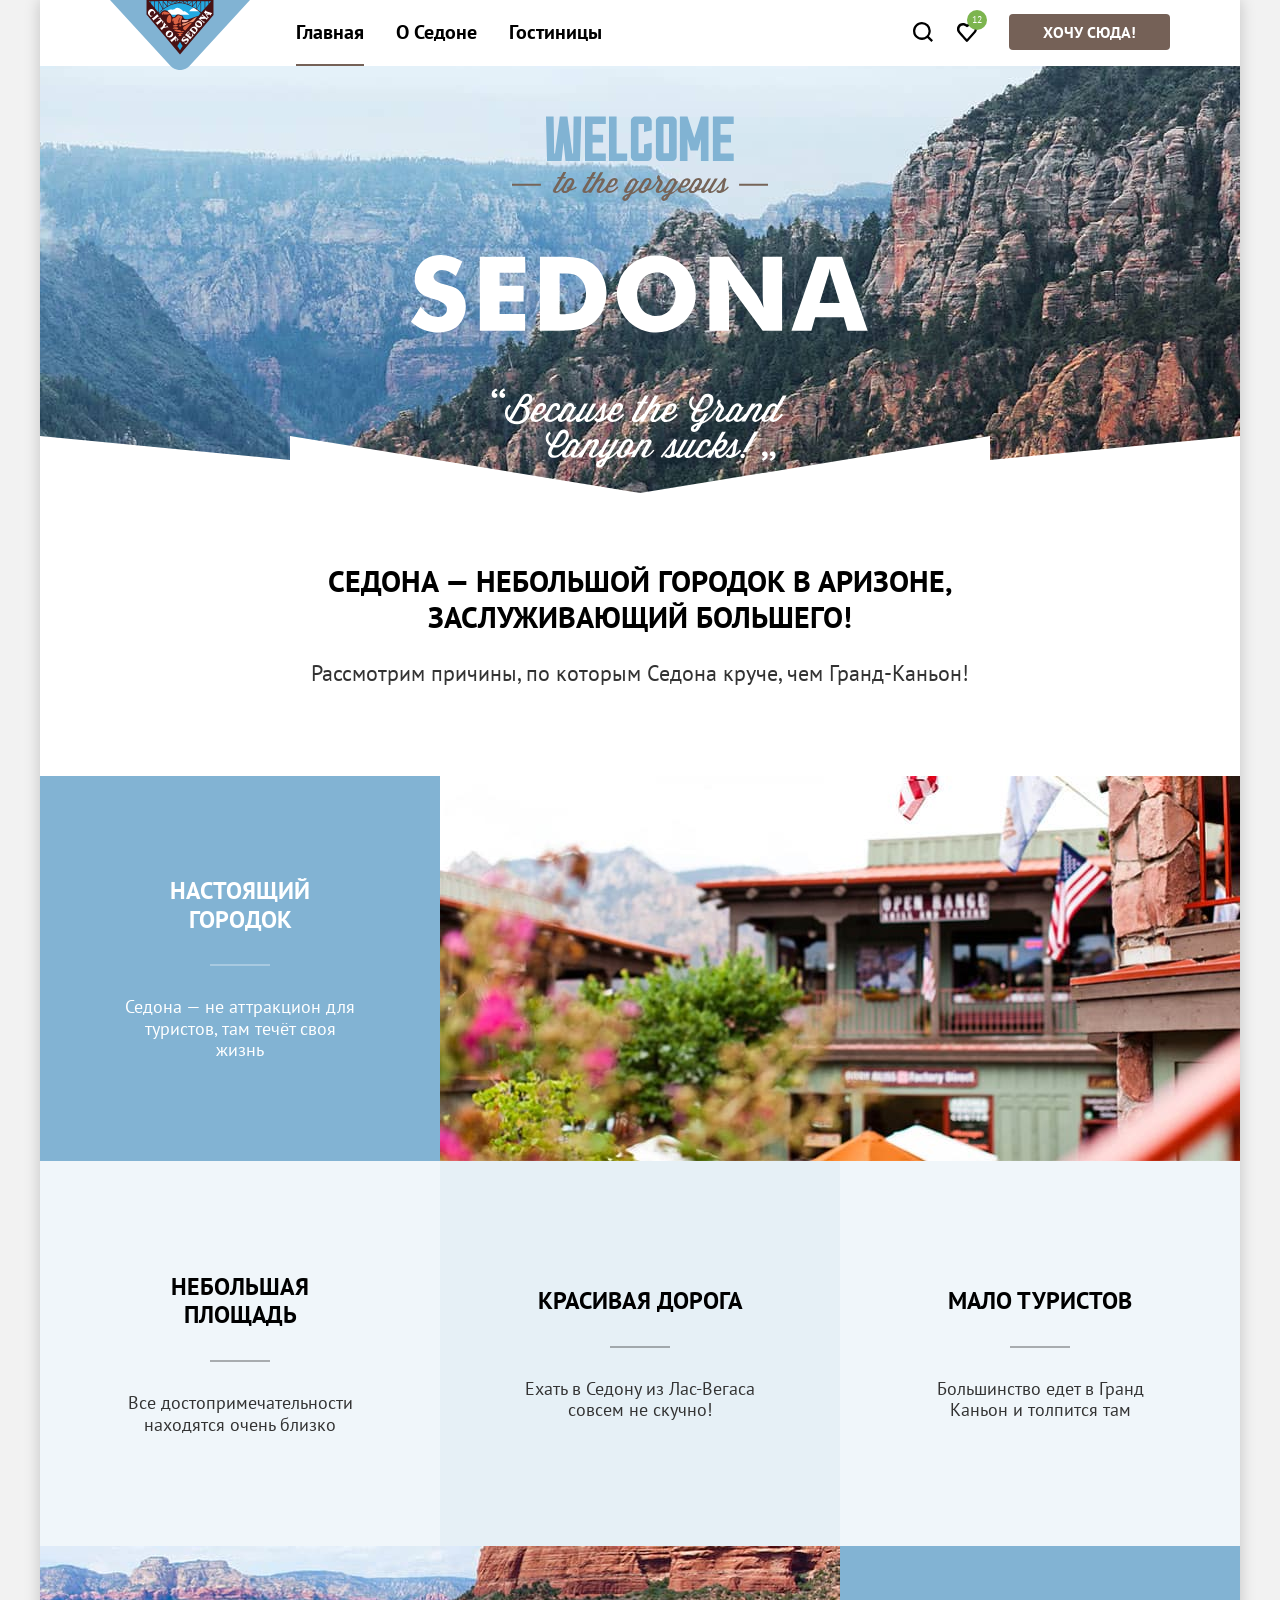
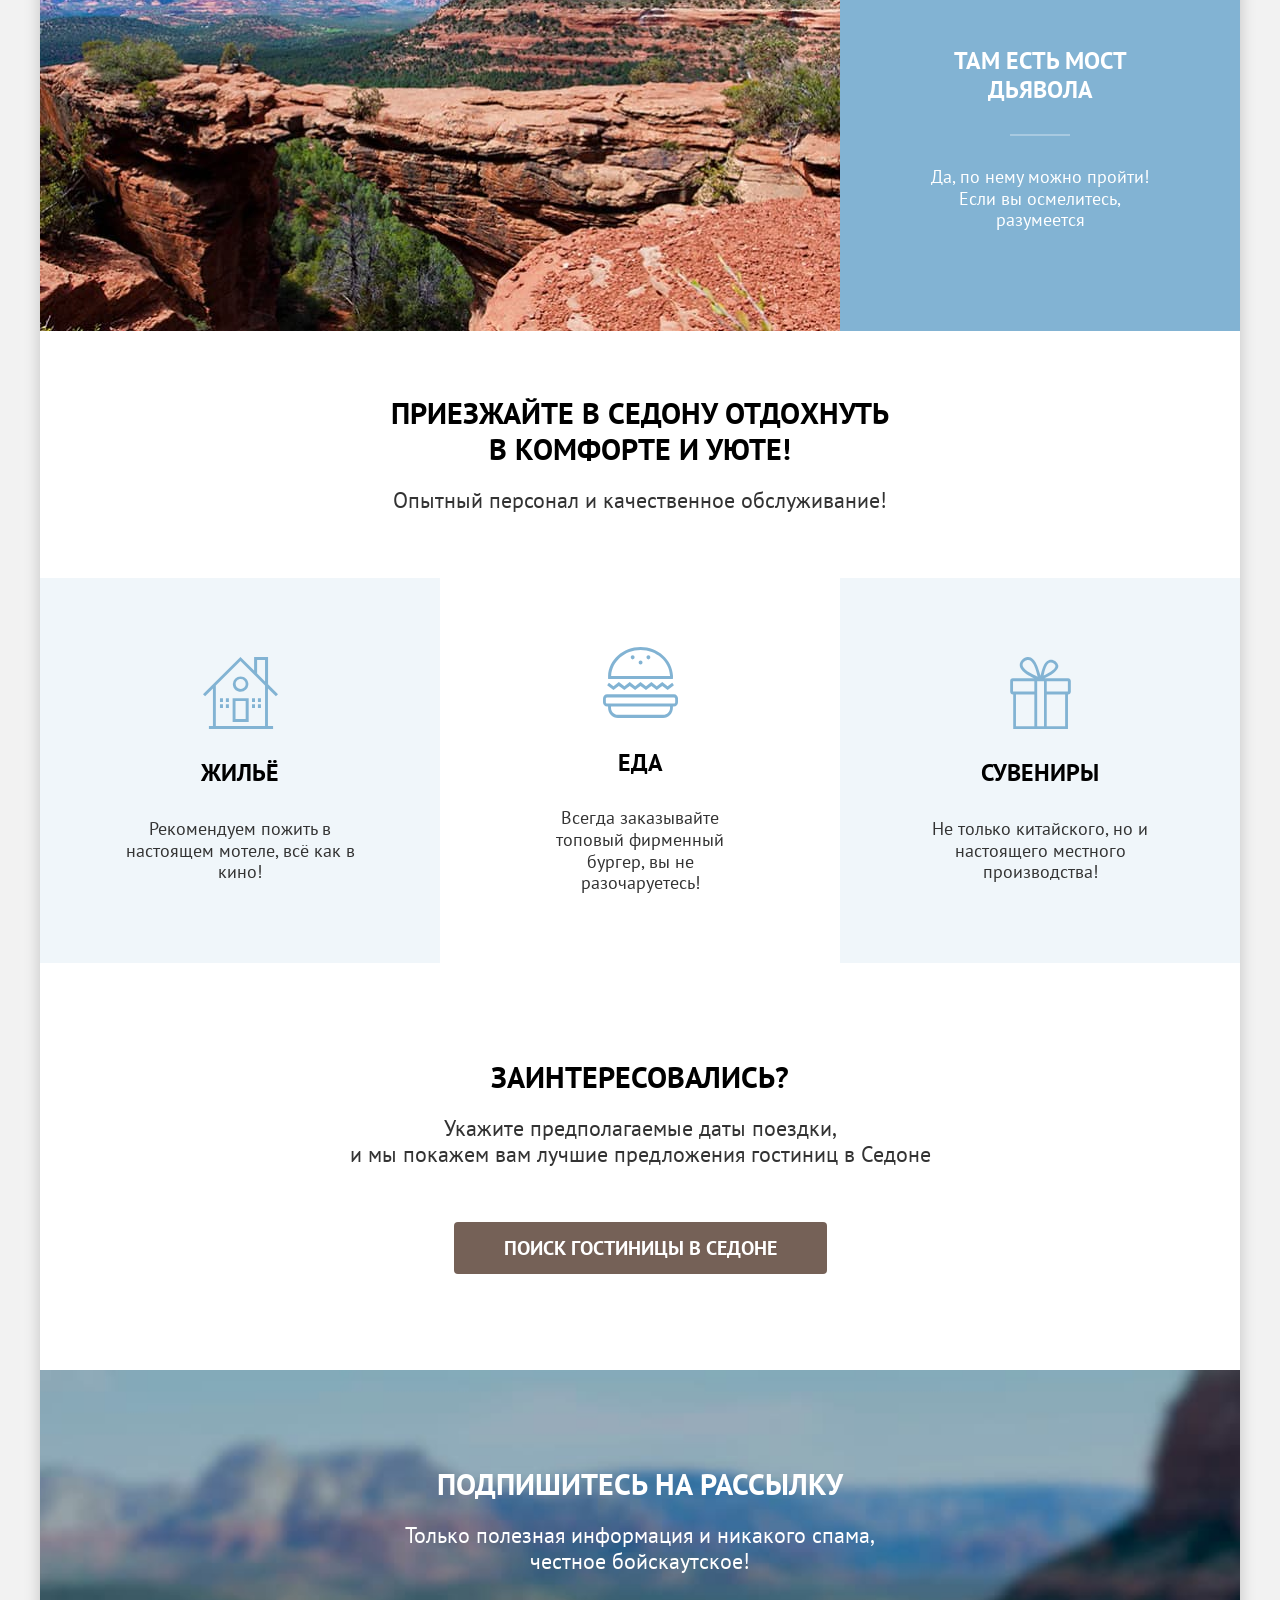
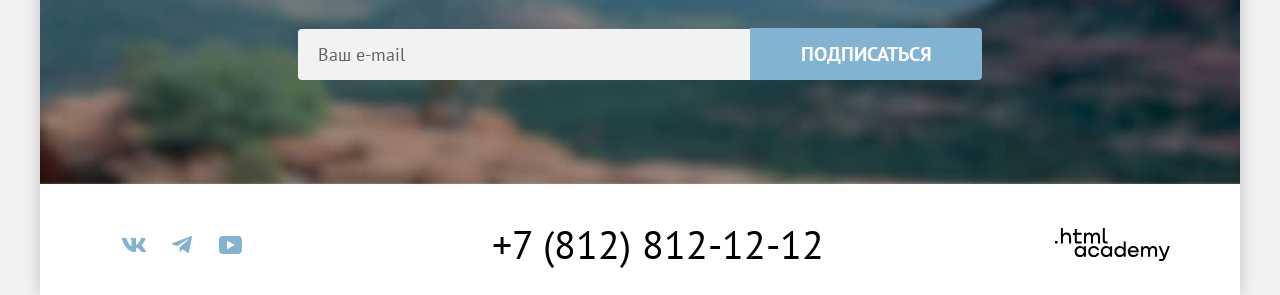
==== commit 0a3822e5: "Завершает вёрстку всех компонентов." ====
--- a/index.html
+++ b/index.html
@@ -130,7 +130,7 @@
           </div>
           <form class="newsletter-form" action="https://echo.htmlacademy.ru/" method="post">
             <label class="visually-hidden" for="e-mail">Укажите ваш e-mail</label>
-            <input class="newsletter-field" type="email" name="e-mail" id="e-mail" placeholder="Ваш e-mail" required>
+            <input class="input newsletter-field" type="email" name="e-mail" id="e-mail" placeholder="Ваш e-mail" required>
             <label class="newsletter-label" for="e-mail">Ваш e-mail</label>
             <button class="button newsletter-button" type="submit">Подписаться</button>
           </form>
@@ -162,6 +162,64 @@
         </a>
       </footer>
     </div>
+    <div class="modal-container modal-container-close ">
+      <div class="modal">
+        <section class="modal-content">
+          <h2 class="section-title">Поиск гостиницы в Седоне</h2>
+          <form class="search-form" action="https://echo.htmlacademy.ru/" method="post">
+            <div class="field-item">
+              <label class="form-label" for="check-in-date">Дата заезда:</label>
+              <input id="check-in-date" class="input date-input" type="text" name="check-in-date" value="27 апреля 2020"
+                placeholder="Укажите дату" required>
+              <p class="form-message form-message-error">Мы не можем отправить вас в прошлое.</p>
+            </div>
+            <div class="field-item">
+              <label class="form-label" for="check-out-date">Дата выезда:</label>
+              <input id="check-out-date" class="input date-input" type="text" name="check-out-date"
+                value="1 сентября 2023" placeholder="Укажите дату" required>
+              <p class="form-message">На эти даты есть свободные номера. Пока есть.</p>
+            </div>
+            <div class="field-item">
+              <label class="form-label" for="adult">Взрослые:</label>
+              <div class="counter">
+                <button class="counter-button counter-button-minus" type="button">
+                  <span class="visually-hidden">Уменьшить количество</span>
+                </button>
+                <input id="adult" class="input modal-number" type="number" name="adult" value="2">
+                <button class="counter-button counter-button-plus" type="button">
+                  <span class="visually-hidden">Увеличить количество</span>
+                </button>
+              </div>
+            </div>
+            <div class="field-item">
+              <div class="tooltip-wrapper">
+                <label class="form-label" for="children">Дети:</label>
+                <button class="info-button" type="button" aria-labelledby="tooltip-label-date">
+                  <span class="visually-hidden">Посмотреть дополнительную информацию</span>
+                </button>
+                <div class="tooltip" role="tooltip" id="tooltip-label-date">Укажите количество детей, которые будут
+                  с&nbsp;вами, возраст которых от&nbsp;6&nbsp;до&nbsp;18&nbsp;лет. Дети до&nbsp;6&nbsp;лет размещаются
+                  бесплатно.
+                </div>
+              </div>
+              <div class="counter">
+                <button class="counter-button counter-button-minus" type="button">
+                  <span class="visually-hidden">Уменьшить количество</span>
+                </button>
+                <input id="children" class="input modal-number" type="number" name="children" value="2">
+                <button class="counter-button counter-button-plus" type="button">
+                  <span class="visually-hidden">Увеличить количество</span>
+                </button>
+              </div>
+            </div>
+            <button class="button modal-button" type="submit">Найти</button>
+          </form>
+        </section>
+        <button class="modal-close-button" type="button">
+          <span class="visually-hidden">Закрыть</span>
+        </button>
+      </div>
+    </div>
   </body>
 
 </html>
--- a/styles/styles.css
+++ b/styles/styles.css
@@ -5,6 +5,7 @@
   --color-neutral-000-transparent-06: rgba(255, 255, 255, 0.6);
   --color-neutral-000-transparent-03: rgba(255, 255, 255, 0.3);
   --color-neutral-100: #f2f2f2;
+  --color-neutral-100-transparent-08: rgba(242, 242, 242, 0.8);
   --color-neutral-150: #e6e6e6;
   --color-neutral-200: #e5e5e5;
   --color-neutral-800: #333333;
@@ -24,6 +25,8 @@
   /* color-green */
   --color-green-500: #7db54f;
   --color-green-600: #6c9e42;
+  /*color-red*/
+  --color-red-500: #FF5757;
   /* decor-line*/
   --color-divider-light: rgba(255, 255, 255, 0.3);
   --color-divider-dark: rgba(0, 0, 0, 0.3);
@@ -80,11 +83,14 @@
 *,
 *::before,
 *::after {
+  -webkit-box-sizing: border-box;
   box-sizing: border-box;
 }
 
 .visually-hidden {
   position: fixed;
+  -webkit-transform: scale(0);
+  -ms-transform: scale(0);
   transform: scale(0);
 }
 
@@ -127,13 +133,23 @@
 
 .button:disabled {
   pointer-events: none;
+
+  background-color: var(--color-neutral-200);
+  color: var(--color-neutral-000);
 }
 
 .wrapper {
-  display: flex;
+  display: -webkit-box;
+  display: -ms-flexbox;
+  display: flex;
+  -webkit-box-orient: vertical;
+  -webkit-box-direction: normal;
+  -ms-flex-direction: column;
   flex-direction: column;
 
   background-color: var(--color-neutral-000);
+
+  -webkit-box-shadow: 0 0 15px 0 rgba(0, 0, 0, 0.2);
 
   box-shadow: 0 0 15px 0 rgba(0, 0, 0, 0.2);
 
@@ -148,8 +164,16 @@
 }
 
 .navigation {
+  display: -ms-grid;
   display: grid;
+  -ms-grid-columns: -webkit-min-content 30px auto 30px -webkit-max-content;
+  -ms-grid-columns: min-content 30px auto 30px max-content;
+  grid-template-columns: -webkit-min-content auto -webkit-max-content;
   grid-template-columns: min-content auto max-content;
+
+  -webkit-box-align: start;
+
+  -ms-flex-align: start;
 
   align-items: start;
 
@@ -165,18 +189,13 @@
   margin-bottom: -8px;
 }
 
-.logo:hover {
+.logo:hover,
+.logo:focus {
+  opacity: 0.8;
+}
+
+.logo:active {
   opacity: 0.6;
-  transform: scale(1.05);
-}
-
-.logo:focus-visible {
-  transform: scale(1.05);
-}
-
-.logo:active {
-  opacity: 0.3;
-  transform: scale(0.95);
 }
 
 .logo-image {
@@ -184,7 +203,10 @@
 }
 
 .navigation-list {
-  display: flex;
+  display: -webkit-box;
+  display: -ms-flexbox;
+  display: flex;
+  -ms-flex-wrap: wrap;
   flex-wrap: wrap;
 
   padding: 0;
@@ -206,11 +228,8 @@
   color: var(--color-neutral-900);
 }
 
-.navigation-link:hover {
-  color: var(--color-brown-500);
-}
-
-.navigation-link:focus-visible {
+.navigation-link:hover,
+.navigation-link:focus {
   color: var(--color-brown-500);
 }
 
@@ -224,15 +243,28 @@
 
   height: 2px;
 
+  -webkit-transform: translateY(20px);
+
+  -ms-transform: translateY(20px);
+
   transform: translateY(20px);
 
   background-color: var(--color-brown-500);
 }
 
 .navigation-user {
-  display: flex;
+  display: -webkit-box;
+  display: -ms-flexbox;
+  display: flex;
+  -ms-flex-wrap: wrap;
   flex-wrap: wrap;
+  -webkit-box-pack: end;
+  -ms-flex-pack: end;
   justify-content: end;
+
+  -webkit-box-align: center;
+
+  -ms-flex-align: center;
 
   align-items: center;
 
@@ -249,8 +281,14 @@
 }
 
 .navigation-user-link {
-  display: flex;
+  display: -webkit-box;
+  display: -ms-flexbox;
+  display: flex;
+  -webkit-box-pack: center;
+  -ms-flex-pack: center;
   justify-content: center;
+  -webkit-box-align: center;
+  -ms-flex-align: center;
   align-items: center;
 
   text-decoration: none;
@@ -267,24 +305,27 @@
 
   background-color: var(--color-neutral-900);
 
+  -webkit-mask-repeat: no-repeat;
+
   mask-repeat: no-repeat;
+  -webkit-mask-position: center;
   mask-position: center;
+  -webkit-mask-size: contain;
   mask-size: contain;
 }
 
 .navigation-search::before {
+  -webkit-mask-image: url("../images/icons/ui/search.svg");
   mask-image: url("../images/icons/ui/search.svg");
 }
 
 .navigation-favorites::before {
+  -webkit-mask-image: url("../images/icons/ui/favorite.svg");
   mask-image: url("../images/icons/ui/favorite.svg");
 }
 
-.navigation-user-link:hover::before {
-  background-color: var(--color-brown-500);
-}
-
-.navigation-user-link:focus-visible::before {
+.navigation-user-link:hover::before,
+.navigation-user-link:focus::before {
   background-color: var(--color-brown-500);
 }
 
@@ -327,7 +368,7 @@
   color: var(--color-neutral-000-transparent-06);
 }
 
-.navigation-user-button:focus-visible {
+.navigation-user-button:focus {
   background-color: var(--color-brown-600);
 }
 
@@ -337,13 +378,22 @@
 }
 
 .main {
+  -webkit-box-flex: 1;
+  -ms-flex-positive: 1;
   flex-grow: 1;
 }
 
 .hero {
   position: relative;
-  display: flex;
+  display: -webkit-box;
+  display: -ms-flexbox;
+  display: flex;
+  -webkit-box-orient: vertical;
+  -webkit-box-direction: normal;
+  -ms-flex-direction: column;
   flex-direction: column;
+  -webkit-box-align: center;
+  -ms-flex-align: center;
   align-items: center;
   padding: 50px 0 25px;
 
@@ -366,9 +416,14 @@
 
   bottom: 0;
 
+  -webkit-mask-image: url("../images/icons/ui/background-down.svg");
+
   mask-image: url("../images/icons/ui/background-down.svg");
+  -webkit-mask-repeat: no-repeat;
   mask-repeat: no-repeat;
+  -webkit-mask-position: center;
   mask-position: center;
+  -webkit-mask-size: cover;
   mask-size: cover;
   background-color: var(--color-neutral-000);
 }
@@ -409,7 +464,9 @@
 }
 
 .section-list {
+  display: -ms-grid;
   display: grid;
+  -ms-grid-columns: (1fr)[3];
   grid-template-columns: repeat(3, 1fr);
 
   padding: 0;
@@ -419,8 +476,15 @@
 }
 
 .advantages-container {
-  display: flex;
+  display: -webkit-box;
+  display: -ms-flexbox;
+  display: flex;
+  -webkit-box-orient: vertical;
+  -webkit-box-direction: normal;
+  -ms-flex-direction: column;
   flex-direction: column;
+  -webkit-box-pack: center;
+  -ms-flex-pack: center;
   justify-content: center;
 
   padding: 30px 85px;
@@ -437,7 +501,9 @@
 }
 
 .advantages-item:has(.advantages-image) {
+  display: -ms-grid;
   display: grid;
+  -ms-grid-columns: (1fr)[3];
   grid-template-columns: repeat(3, 1fr);
 
   grid-column: 1 / -1;
@@ -466,14 +532,24 @@
 }
 
 .advantages-item:has(.advantages-image) .advantages-image {
+  -ms-grid-column: 2;
+  -ms-grid-column-span: 2;
   grid-column: 2 / 4;
 }
 
 .advantages-item:has(.advantages-image-reverse) .advantages-image {
+  -ms-grid-row: 1;
+  -ms-grid-row-span: 1;
+  -ms-grid-column: 1;
+  -ms-grid-column-span: 2;
   grid-area: 1 / 1 / 2 / 3;
 }
 
 .advantages-item:has(.advantages-image-reverse) .advantages-container {
+  -ms-grid-row: 1;
+  -ms-grid-row-span: 1;
+  -ms-grid-column: 3;
+  -ms-grid-column-span: 1;
   grid-area: 1 / 3 / 2 / 4;
 }
 
@@ -504,8 +580,15 @@
 }
 
 .services-item {
-  display: flex;
+  display: -webkit-box;
+  display: -ms-flexbox;
+  display: flex;
+  -webkit-box-orient: vertical;
+  -webkit-box-direction: normal;
+  -ms-flex-direction: column;
   flex-direction: column;
+  -webkit-box-pack: center;
+  -ms-flex-pack: center;
   justify-content: center;
 
   padding: 0 85px;
@@ -529,22 +612,29 @@
   height: 72px;
   margin: 0 auto 30px;
 
+  -webkit-mask-repeat: no-repeat;
+
   mask-repeat: no-repeat;
+  -webkit-mask-position: center;
   mask-position: center;
+  -webkit-mask-size: contain;
   mask-size: contain;
 
   background-color: var(--color-blue-500);
 }
 
 .services-house .card-title::before {
+  -webkit-mask-image: url("../images/services/house.svg");
   mask-image: url("../images/services/house.svg");
 }
 
 .services-food .card-title::before {
+  -webkit-mask-image: url("../images/services/food.svg");
   mask-image: url("../images/services/food.svg");
 }
 
 .services-souvenirs .card-title::before {
+  -webkit-mask-image: url("../images/services/souvenirs.svg");
   mask-image: url("../images/services/souvenirs.svg");
 }
 
@@ -563,7 +653,7 @@
   color: var(--color-neutral-000-transparent-06);
 }
 
-.search-button:focus-visible {
+.search-button:focus {
   background-color: var(--color-brown-600);
 }
 
@@ -573,14 +663,21 @@
 }
 
 .newsletter {
-  display: flex;
+  display: -webkit-box;
+  display: -ms-flexbox;
+  display: flex;
+  -webkit-box-orient: vertical;
+  -webkit-box-direction: normal;
+  -ms-flex-direction: column;
   flex-direction: column;
+  -webkit-box-align: center;
+  -ms-flex-align: center;
   align-items: center;
   padding: 96px 0 104px;
 }
 
 .newsletter-index {
-  background: url("../images/backgrounds/index-background.jpg") no-repeat center / cover, var(--color-linear-gradient);
+  background: url("../images/backgrounds/subscribe.jpg") no-repeat center / cover, var(--color-linear-gradient);
 }
 
 .newsletter-index .section-title {
@@ -592,8 +689,12 @@
 }
 
 .newsletter-form {
+  display: -ms-grid;
   display: grid;
+  -ms-grid-columns: 452px 232px;
   grid-template-columns: 452px 232px;
+  -webkit-box-align: center;
+  -ms-flex-align: center;
   align-items: center;
 }
 
@@ -604,32 +705,112 @@
 
   margin-left: 20px;
 
+  -ms-grid-row: 1;
+
+  -ms-grid-row-span: 1;
+
+  -ms-grid-column: 1;
+
+  -ms-grid-column-span: 1;
+
   grid-area: 1/1/2/2;
 
   opacity: 0;
-}
-
-.newsletter-field {
-  grid-area: 1/1/2/2;
-
-  padding: 14px 20px;
-
-  border-radius: 4px 0 0 4px;
+
+  cursor: pointer;
+}
+
+.input {
   border: none;
-
-  background-color: var(--color-neutral-100);
 
   font-family: inherit;
   font-size: var(--font-size-s);
   line-height: var(--line-height-l);
+  font-weight: var(--font-weight-bold);
+
+  background-color: var(--color-neutral-100);
+  color: var(--color-neutral-900);
 
   cursor: pointer;
 }
 
+.newsletter-field {
+  -ms-grid-row: 1;
+  -ms-grid-row-span: 1;
+  -ms-grid-column: 1;
+  -ms-grid-column-span: 1;
+  grid-area: 1/1/2/2;
+
+  font-weight: var(--font-weight-regular);
+
+  padding: 14px 20px;
+
+  border-radius: 4px 0 0 4px;
+}
+
+.newsletter-field:hover {
+  background-color: var(--color-neutral-150);
+}
+
+.newsletter-field::-webkit-input-placeholder {
+  color: var(--color-neutral-900);
+  opacity: 0.6;
+}
+
+.newsletter-field::-moz-placeholder {
+  color: var(--color-neutral-900);
+  opacity: 0.6;
+}
+
+.newsletter-field:-ms-input-placeholder {
+  color: var(--color-neutral-900);
+  opacity: 0.6;
+}
+
+.newsletter-field::-ms-input-placeholder {
+  color: var(--color-neutral-900);
+  opacity: 0.6;
+}
+
 .newsletter-field::placeholder {
-  font-size: var(--font-size-s);
-  line-height: var(--line-height-l);
   color: var(--color-neutral-900);
+  opacity: 0.6;
+}
+
+.newsletter-field:hover::-webkit-input-placeholder {
+  opacity: 0.6;
+}
+
+.newsletter-field:hover::-moz-placeholder {
+  opacity: 0.6;
+}
+
+.newsletter-field:hover:-ms-input-placeholder {
+  opacity: 0.6;
+}
+
+.newsletter-field:hover::-ms-input-placeholder {
+  opacity: 0.6;
+}
+
+.newsletter-field:hover::placeholder {
+  opacity: 0.6;
+}
+
+.newsletter-field:focus::-webkit-input-placeholder {
+  opacity: 0;
+}
+
+.newsletter-field:focus::-moz-placeholder {
+  opacity: 0;
+}
+
+.newsletter-field:focus:-ms-input-placeholder {
+  opacity: 0;
+}
+
+.newsletter-field:focus::-ms-input-placeholder {
+  opacity: 0;
 }
 
 .newsletter-field:focus::placeholder {
@@ -640,14 +821,24 @@
   opacity: 0.5;
 }
 
+.newsletter-field:not(:-moz-placeholder) + .newsletter-label {
+  opacity: 0;
+}
+
+.newsletter-field:not(:-ms-input-placeholder) + .newsletter-label {
+  opacity: 0;
+}
+
 .newsletter-field:not(:placeholder-shown) + .newsletter-label {
-  transform: translateY(-200%);
-  font-size: var(--font-size-xs);
-  opacity: 1;
+  opacity: 0;
 }
 
 .newsletter-button {
   border-radius: 0 4px 4px 0;
+  -ms-grid-row: 1;
+  -ms-grid-row-span: 1;
+  -ms-grid-column: 2;
+  -ms-grid-column-span: 1;
   grid-area: 1/2/2/3;
 }
 
@@ -656,7 +847,7 @@
   color: var(--color-neutral-000-transparent-06);
 }
 
-.newsletter-button:focus-visible {
+.newsletter-button:focus {
   background-color: var(--color-blue-300);
 }
 
@@ -678,9 +869,17 @@
 }
 
 .footer {
+  display: -ms-grid;
   display: grid;
+  -ms-grid-columns: -webkit-min-content 40px 1fr 40px -webkit-min-content;
+  -ms-grid-columns: min-content 40px 1fr 40px min-content;
+  grid-template-columns: -webkit-min-content 1fr -webkit-min-content;
   grid-template-columns: min-content 1fr min-content;
 
+  -webkit-box-align: center;
+
+  -ms-flex-align: center;
+
   align-items: center;
 
   gap: 40px;
@@ -689,7 +888,10 @@
 }
 
 .social-list {
-  display: flex;
+  display: -webkit-box;
+  display: -ms-flexbox;
+  display: flex;
+  -ms-flex-wrap: wrap;
   flex-wrap: wrap;
 
   min-width: 150px;
@@ -702,8 +904,14 @@
 }
 
 .social-link {
-  display: flex;
+  display: -webkit-box;
+  display: -ms-flexbox;
+  display: flex;
+  -webkit-box-pack: center;
+  -ms-flex-pack: center;
   justify-content: center;
+  -webkit-box-align: center;
+  -ms-flex-align: center;
   align-items: center;
   min-width: 48px;
   min-height: 40px;
@@ -713,32 +921,36 @@
   content: "";
   display: block;
   width: 24px;
-  height: 14px;
+  height: 18px;
+
+  -webkit-mask-repeat: no-repeat;
 
   mask-repeat: no-repeat;
+  -webkit-mask-position: center;
   mask-position: center;
+  -webkit-mask-size: contain;
   mask-size: contain;
 
   background-color: var(--color-blue-500);
 }
 
 .vk::before {
+  -webkit-mask-image: url("../images/icons/social/vk.svg");
   mask-image: url("../images/icons/social/vk.svg");
 }
 
 .telegram::before {
+  -webkit-mask-image: url("../images/icons/social/telegram.svg");
   mask-image: url("../images/icons/social/telegram.svg");
 }
 
 .youtube::before {
+  -webkit-mask-image: url("../images/icons/social/youtube.svg");
   mask-image: url("../images/icons/social/youtube.svg");
 }
 
-.social-link:hover::before {
-  background-color: var(--color-blue-300);
-}
-
-.social-link:focus-visible::before {
+.social-link:hover::before,
+.social-link:focus::before {
   background-color: var(--color-blue-300);
 }
 
@@ -759,11 +971,8 @@
   color: var(--color-neutral-900);
 }
 
-.contact-link:hover {
-  color: var(--color-brown-500);
-}
-
-.contact-link:focus-visible {
+.contact-link:hover,
+.contact-link:focus {
   color: var(--color-brown-500);
 }
 
@@ -777,24 +986,417 @@
   width: 115px;
   height: 33px;
 
+  -webkit-mask-repeat: no-repeat;
+
   mask-repeat: no-repeat;
+  -webkit-mask-position: center;
   mask-position: center;
+  -webkit-mask-size: contain;
   mask-size: contain;
+  -webkit-mask-image: url("../images/logos/html-academy.svg");
   mask-image: url("../images/logos/html-academy.svg");
 
   background-color: var(--color-neutral-900);
 }
 
-.developer:hover::before {
-  background-color: var(--color-brown-500);
-}
-
-.developer:focus-visible::before {
+.developer:hover::before,
+.developer:focus::before {
   background-color: var(--color-brown-500);
 }
 
 .developer:active::before {
   background-color: var(--color-brown-500-transparent);
+}
+
+.modal-container {
+  position: fixed;
+  display: -ms-grid;
+  display: grid;
+
+  -ms-grid-rows: minmax(66px, 1fr) auto minmax(66px, 1fr);
+
+  grid-template-rows: minmax(66px, 1fr) auto minmax(66px, 1fr);
+
+  top: 0;
+  left: 0;
+
+  width: 100%;
+  height: 100%;
+
+  z-index: 2;
+
+  background-color: var(--color-neutral-100-transparent-08);
+}
+
+.modal-container-close {
+  display: none;
+}
+
+.modal {
+  position: relative;
+  width: 717px;
+
+  -ms-grid-row: 2;
+
+  grid-row: 2;
+
+  margin: auto;
+  padding: 64px 70px;
+
+  border-radius: 30px;
+
+  background-color: var(--color-neutral-000);
+
+  -webkit-box-shadow: 0 25px 50px 0 rgba(0, 0, 0, 0.15);
+
+  box-shadow: 0 25px 50px 0 rgba(0, 0, 0, 0.15);
+}
+
+.modal-content .section-title {
+  margin-bottom: 64px;
+  text-align: left;
+
+  padding-right: 35px;
+}
+
+.search-form {
+  display: -ms-grid;
+  display: grid;
+  -ms-grid-columns: 1fr 80px 1fr;
+  grid-template-columns: repeat(2, 1fr);
+
+  gap: 23px 80px;
+}
+
+.field-item {
+  display: -ms-grid;
+  display: grid;
+  -ms-grid-columns: 137px 1fr;
+  grid-template-columns: 137px 1fr;
+  -webkit-box-align: center;
+  -ms-flex-align: center;
+  align-items: center;
+}
+
+.field-item:has([type="text"]) {
+  grid-column: 1 / -1;
+}
+
+.form-label {
+  font-size: var(--font-size-m);
+  font-weight: var(--font-weight-bold);
+
+  color: var(--color-neutral-900);
+}
+
+.date-input {
+  border-radius: 4px;
+
+  padding: 14px 40px 14px 20px;
+
+  background-image: url("../images/icons/ui/calendar.svg");
+  background-repeat: no-repeat;
+  background-position: right 20px center;
+  background-size: 20px 20px;
+}
+
+.date-input:hover,
+.date-input:focus {
+  background-color: var(--color-neutral-150);
+}
+
+.form-message {
+  -ms-grid-column: 2;
+  -ms-grid-column-span: 1;
+  grid-column: 2 / 3;
+
+  font-size: var(--font-size-xs);
+  line-height: var(--line-height-l);
+
+  margin: 0;
+}
+
+.form-message-error {
+  color: var(--color-red-500);
+}
+
+.counter {
+  display: -ms-grid;
+  display: grid;
+  -ms-grid-columns: 40px 32px 40px;
+  grid-template-columns: 40px 32px 40px;
+
+  max-width: 110px;
+  -webkit-box-align: center;
+  -ms-flex-align: center;
+  align-items: center;
+}
+
+.counter-button {
+  display: -webkit-box;
+  display: -ms-flexbox;
+  display: flex;
+  -webkit-box-pack: center;
+  -ms-flex-pack: center;
+  justify-content: center;
+  -webkit-box-align: center;
+  -ms-flex-align: center;
+  align-items: center;
+  min-width: 40px;
+  min-height: 48px;
+
+  padding: 0;
+
+  border: none;
+
+  background-color: var(--color-neutral-100);
+
+  cursor: pointer;
+}
+
+.counter-button-minus {
+  border-radius: 4px 0 0 4px;
+}
+
+.counter-button-plus {
+  border-radius: 0 4px 4px 0;
+}
+
+.counter-button::before {
+  content: "";
+
+  width: 14px;
+  height: 14px;
+
+  -webkit-mask-repeat: no-repeat;
+
+  mask-repeat: no-repeat;
+  -webkit-mask-position: center;
+  mask-position: center;
+  -webkit-mask-size: contain;
+  mask-size: contain;
+
+  background-color: var(--color-brown-500-transparent);
+}
+
+.counter-button-minus::before {
+  -webkit-mask-image: url("../images/icons/ui/minus.svg");
+  mask-image: url("../images/icons/ui/minus.svg");
+}
+
+.counter-button-plus::before {
+  -webkit-mask-image: url("../images/icons/ui/plus.svg");
+  mask-image: url("../images/icons/ui/plus.svg");
+}
+
+.counter-button:hover::before,
+.counter-button:focus::before {
+  background-color: var(--color-neutral-900);
+}
+
+.counter-button:active::before {
+  background-color: var(--color-brown-500-transparent);
+}
+
+.modal-number {
+  min-width: 32px;
+  min-height: 48px;
+
+  padding: 0 4px;
+
+  text-align: center;
+}
+
+.tooltip-wrapper {
+  position: relative;
+  display: -webkit-box;
+  display: -ms-flexbox;
+  display: flex;
+
+  gap: 10px;
+
+  -webkit-box-align: center;
+
+  -ms-flex-align: center;
+
+  align-items: center;
+}
+
+.info-button {
+  display: -webkit-box;
+  display: -ms-flexbox;
+  display: flex;
+
+  -webkit-box-pack: center;
+
+  -ms-flex-pack: center;
+
+  justify-content: center;
+  -webkit-box-align: center;
+  -ms-flex-align: center;
+  align-items: center;
+
+  padding: 0;
+
+  width: 26px;
+  height: 26px;
+
+  background-color: var(--color-blue-400);
+
+  border-radius: 50%;
+  border: none;
+
+  cursor: pointer;
+}
+
+.info-button:hover {
+  opacity: 0.9;
+}
+
+.info-button::after {
+  content: "";
+  display: block;
+
+  width: 12px;
+  height: 12px;
+
+  -webkit-mask-image: url("../images/icons/ui/tooltip.svg");
+
+  mask-image: url("../images/icons/ui/tooltip.svg");
+  -webkit-mask-repeat: no-repeat;
+  mask-repeat: no-repeat;
+  -webkit-mask-position: center;
+  mask-position: center;
+  -webkit-mask-size: contain;
+  mask-size: contain;
+
+  background-color: var(--color-neutral-000);
+}
+
+.tooltip {
+  display: none;
+  position: absolute;
+
+  top: 40px;
+  left: 50%;
+  -webkit-transform: translateX(-50%);
+  -ms-transform: translateX(-50%);
+  transform: translateX(-50%);
+
+  width: 256px;
+
+  padding: 15px 18px;
+
+  font-size: var(--font-size-xs);
+  line-height: var(--line-height-m);
+
+  border-radius: 10px;
+
+  background-color: var(--color-neutral-800);
+  color: var(--color-neutral-000);
+
+  z-index: 10;
+}
+
+.tooltip::before {
+  content: "";
+  position: absolute;
+
+  top: -8px;
+  left: 0;
+  right: 0;
+
+  margin: 0 auto;
+
+  background-image: url("../images/icons/ui/tooltip-arrow.svg");
+
+  width: 19px;
+  height: 9px;
+}
+
+.info-button:hover + .tooltip,
+.info-button:focus + .tooltip {
+  display: block;
+}
+
+.modal-button {
+  grid-column: 1 / -1;
+
+  margin-top: 25px;
+
+  border-radius: 10px;
+
+  background-color: var(--color-blue-400);
+}
+
+.modal-button:hover,
+.modal-button:focus {
+  background-color: var(--color-blue-300);
+}
+
+.modal-button:active {
+  background-color: var(--color-blue-500);
+  color: var(--color-neutral-000-transparent-03);
+}
+
+.modal-close-button {
+  position: absolute;
+
+  display: -webkit-box;
+
+  display: -ms-flexbox;
+
+  display: flex;
+
+  -webkit-box-pack: center;
+
+  -ms-flex-pack: center;
+
+  justify-content: center;
+  -webkit-box-align: center;
+  -ms-flex-align: center;
+  align-items: center;
+
+  top: 64px;
+  right: 52px;
+
+  width: 52px;
+  height: 52px;
+
+  border-radius: 50%;
+  border: none;
+
+  background-color: var(--color-neutral-100);
+
+  cursor: pointer;
+}
+
+.modal-close-button:hover {
+  background-color: var(--color-neutral-150);
+}
+
+.modal-close-button:active {
+  opacity: 0.3;
+}
+
+.modal-close-button::before {
+  content: "";
+  display: block;
+
+  width: 14px;
+  height: 14px;
+
+  -webkit-mask-image: url("../images/icons/ui/cross.svg");
+
+  mask-image: url("../images/icons/ui/cross.svg");
+  -webkit-mask-repeat: no-repeat;
+  mask-repeat: no-repeat;
+  -webkit-mask-position: center;
+  mask-position: center;
+  -webkit-mask-size: contain;
+  mask-size: contain;
+
+  background-color: var(--color-neutral-900);
 }
 
 .filter {
@@ -809,6 +1411,7 @@
   font-size: var(--font-size-4xl);
   line-height: var(--line-height-l);
   font-weight: var(--font-weight-bold);
+
   color: var(--color-neutral-000);
 }
 
@@ -817,8 +1420,15 @@
 }
 
 .breadcrumbs-list {
-  display: flex;
+  display: -webkit-box;
+  display: -ms-flexbox;
+  display: flex;
+  -ms-flex-wrap: wrap;
   flex-wrap: wrap;
+
+  -webkit-box-align: center;
+
+  -ms-flex-align: center;
 
   align-items: center;
 
@@ -829,7 +1439,11 @@
 }
 
 .breadcrumbs-item {
-  display: flex;
+  display: -webkit-box;
+  display: -ms-flexbox;
+  display: flex;
+  -webkit-box-align: center;
+  -ms-flex-align: center;
   align-items: center;
 }
 
@@ -842,17 +1456,28 @@
 
   margin: 0 10px;
 
+  -webkit-mask-repeat: no-repeat;
+
   mask-repeat: no-repeat;
+  -webkit-mask-position: center;
   mask-position: center;
+  -webkit-mask-size: contain;
   mask-size: contain;
+  -webkit-mask-image: url("../images/icons/breadcrumbs/arrow-breadcrumbs.svg");
   mask-image: url("../images/icons/breadcrumbs/arrow-breadcrumbs.svg");
 
   background-color: var(--color-neutral-000);
 }
 
 .breadcrumbs-link {
-  display: flex;
+  display: -webkit-box;
+  display: -ms-flexbox;
+  display: flex;
+  -webkit-box-pack: center;
+  -ms-flex-pack: center;
   justify-content: center;
+  -webkit-box-align: center;
+  -ms-flex-align: center;
   align-items: center;
 
   font-size: var(--font-size-xs);
@@ -883,9 +1508,14 @@
   width: 15px;
   height: 15px;
 
+  -webkit-mask-repeat: no-repeat;
+
   mask-repeat: no-repeat;
+  -webkit-mask-position: center;
   mask-position: center;
+  -webkit-mask-size: contain;
   mask-size: contain;
+  -webkit-mask-image: url("../images/icons/breadcrumbs/house-breadcrumbs.svg");
   mask-image: url("../images/icons/breadcrumbs/house-breadcrumbs.svg");
 
   background-color: var(--color-neutral-000);
@@ -900,8 +1530,11 @@
 }
 
 .filter-form {
-  grid-template-columns: repeat(2, minmax(min-content, 1fr)) repeat(2, min-content);
-  display: grid;
+  display: -webkit-box;
+  display: -ms-flexbox;
+  display: flex;
+  -ms-flex-wrap: wrap;
+  flex-wrap: wrap;
 
   gap: 70px;
 }
@@ -912,6 +1545,10 @@
   margin: 0;
 }
 
+.filter-group:nth-child(3) {
+  margin-left: auto;
+}
+
 .filter-group-title {
   padding: 0;
   margin-bottom: 32px;
@@ -936,17 +1573,47 @@
   color: var(--color-neutral-000);
 }
 
+.filter-group-item:has(.filter-input:disabled) {
+  pointer-events: none;
+  opacity: 0.3;
+}
+
 .filter-label {
-  display: flex;
+  display: -webkit-box;
+  display: -ms-flexbox;
+  display: flex;
+  -webkit-box-orient: horizontal;
+  -webkit-box-direction: reverse;
+  -ms-flex-direction: row-reverse;
   flex-direction: row-reverse;
+  -webkit-box-pack: start;
+  -ms-flex-pack: start;
   justify-content: start;
+
+  -webkit-box-align: center;
+
+  -ms-flex-align: center;
+
   align-items: center;
+
   gap: 16px;
+
+  cursor: pointer;
 }
 
 .filter-input {
+  -webkit-appearance: none;
+  -moz-appearance: none;
   appearance: none;
-  position: relative;
+  display: -webkit-box;
+  display: -ms-flexbox;
+  display: flex;
+  -webkit-box-pack: center;
+  -ms-flex-pack: center;
+  justify-content: center;
+  -webkit-box-align: center;
+  -ms-flex-align: center;
+  align-items: center;
 
   width: 20px;
   height: 20px;
@@ -963,33 +1630,34 @@
 
 .filter-input::before {
   content: "";
-  position: absolute;
 
   width: 12px;
   height: 10px;
 
-  left: 50%;
-  transform: translate(-50%, 50%);
-
   opacity: 0;
 
+  -webkit-mask-repeat: no-repeat;
 
   mask-repeat: no-repeat;
+  -webkit-mask-position: center;
   mask-position: center;
+  -webkit-mask-size: contain;
   mask-size: contain;
 
   background-color: var(--color-blue-600);
 }
 
-.filter-input:checked:before {
+.filter-input:checked::before {
   opacity: 1;
 }
 
 .filter-input[type="checkbox"]::before {
+  -webkit-mask-image: url("../images/icons/ui/check.svg");
   mask-image: url("../images/icons/ui/check.svg");
 }
 
 .filter-input[type="radio"]::before {
+  -webkit-mask-image: url("../images/icons/ui/circle.svg");
   mask-image: url("../images/icons/ui/circle.svg");
 }
 
@@ -1009,41 +1677,120 @@
   background-color: var(--color-neutral-000-transparent-03);
 }
 
-.filter-range-field {
-  display: flex;
-}
-
-.filter-range-input {
+.range-field {
+  display: -webkit-box;
+  display: -ms-flexbox;
+  display: flex;
+
+  gap: 2px;
+
+  margin-bottom: 48px;
+}
+
+.range-input-wrapper {
+  position: relative;
+}
+
+.range-input {
   width: 145px;
 
-  padding: 12px 20px;
-  border: none;
-
-  font-family: inherit;
+  padding: 12px 40px 12px 20px;
+}
+
+.input[type="number"]::-webkit-outer-spin-button,
+.input[type="number"]::-webkit-inner-spin-button {
+  -webkit-appearance: none;
+  appearance: none;
+  margin: 0;
+}
+
+.range-input:hover,
+.range-input:focus {
+  background-color: var(--color-neutral-150);
+}
+
+.range-input[name="price-from"] {
+  border-radius: 4px 0 0 4px;
+}
+
+.range-input[name="price-to"] {
+  border-radius: 0 4px 4px 0;
+}
+
+.range-label {
+  position: absolute;
+
+  right: 20px;
+  top: 50%;
+  -webkit-transform: translateY(-50%);
+  -ms-transform: translateY(-50%);
+  transform: translateY(-50%);
+
   font-size: var(--font-size-s);
   line-height: var(--line-height-l);
-  font-weight: var(--font-weight-bold);
+
+  text-transform: lowercase;
 
   color: var(--color-neutral-900);
-}
-
-.filter-range-input-from {
-  border-radius: 4px 0 0 4px;
-}
-
-.filter-range-input-to {
-  border-radius: 0 4px 4px 0;
-}
-
-.filter-range-label {
-  font-size: var(--font-size-s);
-  line-height: var(--line-height-l);
-
-  color: var(--color-neutral-900);
+  opacity: 0.3;
+
+  cursor: pointer;
+}
+
+.range-scale {
+  position: relative;
+  height: 4px;
+  background-color: var(--color-neutral-000-transparent-03);
+}
+
+.range-bar {
+  position: absolute;
+  height: 4px;
+  background-color: var(--color-neutral-000);
+}
+
+.range-toggle {
+  position: absolute;
+
+  width: 20px;
+  height: 20px;
+
+  background-color: var(--color-neutral-000);
+
+  border: none;
+  border-radius: 5px;
+
+  cursor: pointer;
+}
+
+.range-toggle:hover,
+.range-toggle:focus {
+  -webkit-box-shadow: 0 4px 10px 0 rgba(0, 0, 0, 0.25);
+  box-shadow: 0 4px 10px 0 rgba(0, 0, 0, 0.25);
+}
+
+.range-toggle:active {
+  border: 2px solid var(--color-blue-400);
+  -webkit-box-shadow: 0 7px 15px 0 rgba(0, 0, 0, 0.4);
+  box-shadow: 0 7px 15px 0 rgba(0, 0, 0, 0.4);
+}
+
+.toggle-min {
+  top: -8px;
+}
+
+.toggle-max {
+  top: -8px;
+  right: -10px;
 }
 
 .filter-button-container {
-  display: flex;
+  display: -webkit-box;
+  display: -ms-flexbox;
+  display: flex;
+  -webkit-box-orient: vertical;
+  -webkit-box-direction: normal;
+  -ms-flex-direction: column;
   flex-direction: column;
   gap: 32px;
 
@@ -1060,7 +1807,7 @@
   color: var(--color-neutral-000-transparent-06);
 }
 
-.button-submit:focus-visible {
+.button-submit:focus {
   background-color: var(--color-blue-300);
 }
 
@@ -1081,16 +1828,34 @@
   color: var(--color-neutral-000-transparent-03);
 }
 
+.button-reset:disabled {
+  background-color: transparent;
+  opacity: 0.1;
+}
+
 .catalog {
+  font-size: var(--font-size-s);
+
+  padding: 50px 70px;
+}
+
+.catalog-header {
+  display: -ms-grid;
   display: grid;
-  grid-template-columns: 1fr min-content minmax(min-content, 225px);
-  gap: 40px 14px;
+  -ms-grid-columns: 1fr 70px -webkit-min-content 70px auto;
+  -ms-grid-columns: 1fr 70px min-content 70px auto;
+  grid-template-columns: 1fr -webkit-min-content auto;
+  grid-template-columns: 1fr min-content auto;
+
+  -webkit-box-align: center;
+
+  -ms-flex-align: center;
 
   align-items: center;
 
-  font-size: var(--font-size-s);
-
-  padding: 50px 70px;
+  gap: 70px;
+
+  margin-bottom: 40px;
 }
 
 .catalog-title {
@@ -1109,6 +1874,10 @@
   font-weight: var(--font-weight-regular);
   color: inherit;
 
+  -webkit-appearance: none;
+
+  -moz-appearance: none;
+
   appearance: none;
 
   width: 292px;
@@ -1126,18 +1895,28 @@
   cursor: pointer;
 }
 
-.sort-select:hover {
+.sort-select:hover,
+.sort-select:focus {
   border-color: var(--color-blue-300);
 }
 
-.sort-select:focus-visible {
-  border-color: var(--color-blue-300);
+.sort-select:disabled {
+  border-color: var(--color-neutral-900);
+  opacity: 0.3;
+  pointer-events: none;
 }
 
 .view-switcher {
-  display: flex;
+  display: -webkit-box;
+  display: -ms-flexbox;
+  display: flex;
+  -ms-flex-wrap: wrap;
   flex-wrap: wrap;
+  -webkit-box-pack: end;
+  -ms-flex-pack: end;
   justify-content: flex-end;
+
+  max-width: 225px;
 
   gap: 8px;
 
@@ -1148,8 +1927,16 @@
 }
 
 .view-link {
-  display: flex;
+  display: -webkit-box;
+  display: -ms-flexbox;
+  display: flex;
+  -webkit-box-pack: center;
+  -ms-flex-pack: center;
   justify-content: center;
+
+  -webkit-box-align: center;
+
+  -ms-flex-align: center;
 
   align-items: center;
 
@@ -1158,6 +1945,10 @@
 
   border: 2px solid var(--color-neutral-200);
   border-radius: 4px;
+}
+
+.view-link.current {
+  border-color: var(--color-neutral-900);
 }
 
 .view-link:hover {
@@ -1170,58 +1961,79 @@
   width: 16px;
   height: 14px;
 
+  -webkit-mask-repeat: no-repeat;
+
   mask-repeat: no-repeat;
+  -webkit-mask-position: center;
   mask-position: center;
+  -webkit-mask-size: contain;
   mask-size: contain;
 
   background-color: var(--color-neutral-900);
 }
 
 .view-link-tile::before {
+  -webkit-mask-image: url("../images/icons/view/view-tile.svg");
   mask-image: url("../images/icons/view/view-tile.svg");
 }
 
 .view-link-card::before {
+  -webkit-mask-image: url("../images/icons/view/view-card.svg");
   mask-image: url("../images/icons/view/view-card.svg");
 }
 
 .view-link-list::before {
+  -webkit-mask-image: url("../images/icons/view/view-list.svg");
   mask-image: url("../images/icons/view/view-list.svg");
 }
 
-.view-link:hover::before {
-  background-color: var(--color-brown-500);
-}
-
-.view-link:focus-visible::before {
-  background-color: var(--color-brown-500);
-}
-
-.view-link:active::before {
-  background-color: var(--color-brown-500-transparent);
-}
-
 .card-list {
-  grid-column: 1 / -1;
+  display: -ms-grid;
   display: grid;
+  -ms-grid-columns: 1fr 20px 1fr 20px 1fr;
   grid-template-columns: repeat(3, 1fr);
   gap: 20px;
   padding: 0;
-  margin: 0;
+  margin: 0 0 40px;
 
   list-style: none;
 }
 
 .card {
+  display: -ms-grid;
   display: grid;
+  -ms-grid-columns: 1fr 20px 1fr;
   grid-template-columns: repeat(2, 1fr);
+  -ms-grid-rows: auto 16px 1fr;
   grid-template-rows: auto 1fr;
   gap: 16px 20px;
 
   padding: 20px;
 
+  -webkit-box-shadow: 0 0 0 1px var(--color-neutral-150);
+
   box-shadow: 0 0 0 1px var(--color-neutral-150);
   border-radius: 4px;
+}
+
+.card > *:nth-child(1) {
+  -ms-grid-row: 1;
+  -ms-grid-column: 1;
+}
+
+.card > *:nth-child(2) {
+  -ms-grid-row: 1;
+  -ms-grid-column: 3;
+}
+
+.card > *:nth-child(3) {
+  -ms-grid-row: 3;
+  -ms-grid-column: 1;
+}
+
+.card > *:nth-child(4) {
+  -ms-grid-row: 3;
+  -ms-grid-column: 3;
 }
 
 .card-title-link {
@@ -1249,6 +2061,7 @@
 }
 
 .card-price {
+  -ms-grid-column-align: end;
   justify-self: end;
 
   margin: 0;
@@ -1263,7 +2076,7 @@
   color: var(--color-neutral-000-transparent-06);
 }
 
-.card-link:focus-visible {
+.card-link:focus {
   background-color: var(--color-brown-600);
 }
 
@@ -1284,7 +2097,7 @@
   color: var(--color-neutral-000-transparent-06);
 }
 
-.button-favorite:focus-visible {
+.button-favorite:focus {
   background-color: var(--color-blue-300);
 }
 
@@ -1302,7 +2115,7 @@
   color: var(--color-neutral-000-transparent-06);
 }
 
-.card-button-added:focus-visible {
+.card-button-added:focus {
   background-color: var(--color-green-600);
 }
 
@@ -1314,9 +2127,14 @@
 .card-rating {
   margin: 0;
 
+  -webkit-mask-image: url("../images/icons/ui/star.svg");
+
   mask-image: url("../images/icons/ui/star.svg");
+  -webkit-mask-repeat: repeat-x;
   mask-repeat: repeat-x;
+  -webkit-mask-position: left center;
   mask-position: left center;
+  -webkit-mask-size: 24px 18px;
   mask-size: 24px 18px;
 
   background-color: var(--color-blue-400);
@@ -1358,6 +2176,8 @@
 }
 
 .card-image-link {
+  -ms-grid-row: 1;
+  -ms-grid-row-span: 1;
   grid-area: 1 / 1 / 2 / -1;
 }
 
@@ -1366,15 +2186,16 @@
 }
 
 .pagination {
-  grid-column: 1 / -1;
-
   padding: 40px 0 60px;
 
   border-top: 1px solid var(--color-neutral-150);
 }
 
 .pagination-list {
-  display: flex;
+  display: -webkit-box;
+  display: -ms-flexbox;
+  display: flex;
+  -ms-flex-wrap: wrap;
   flex-wrap: wrap;
   gap: 8px;
 
@@ -1386,8 +2207,14 @@
 
 .pagination-link,
 .pagination-dots {
-  display: flex;
+  display: -webkit-box;
+  display: -ms-flexbox;
+  display: flex;
+  -webkit-box-pack: center;
+  -ms-flex-pack: center;
   justify-content: center;
+  -webkit-box-align: center;
+  -ms-flex-align: center;
   align-items: center;
 
   padding: 0 10px;
@@ -1413,7 +2240,7 @@
   color: var(--color-neutral-000-transparent-06);
 }
 
-.pagination-link:focus-visible {
+.pagination-link:focus {
   background-color: var(--color-blue-300);
 }
 
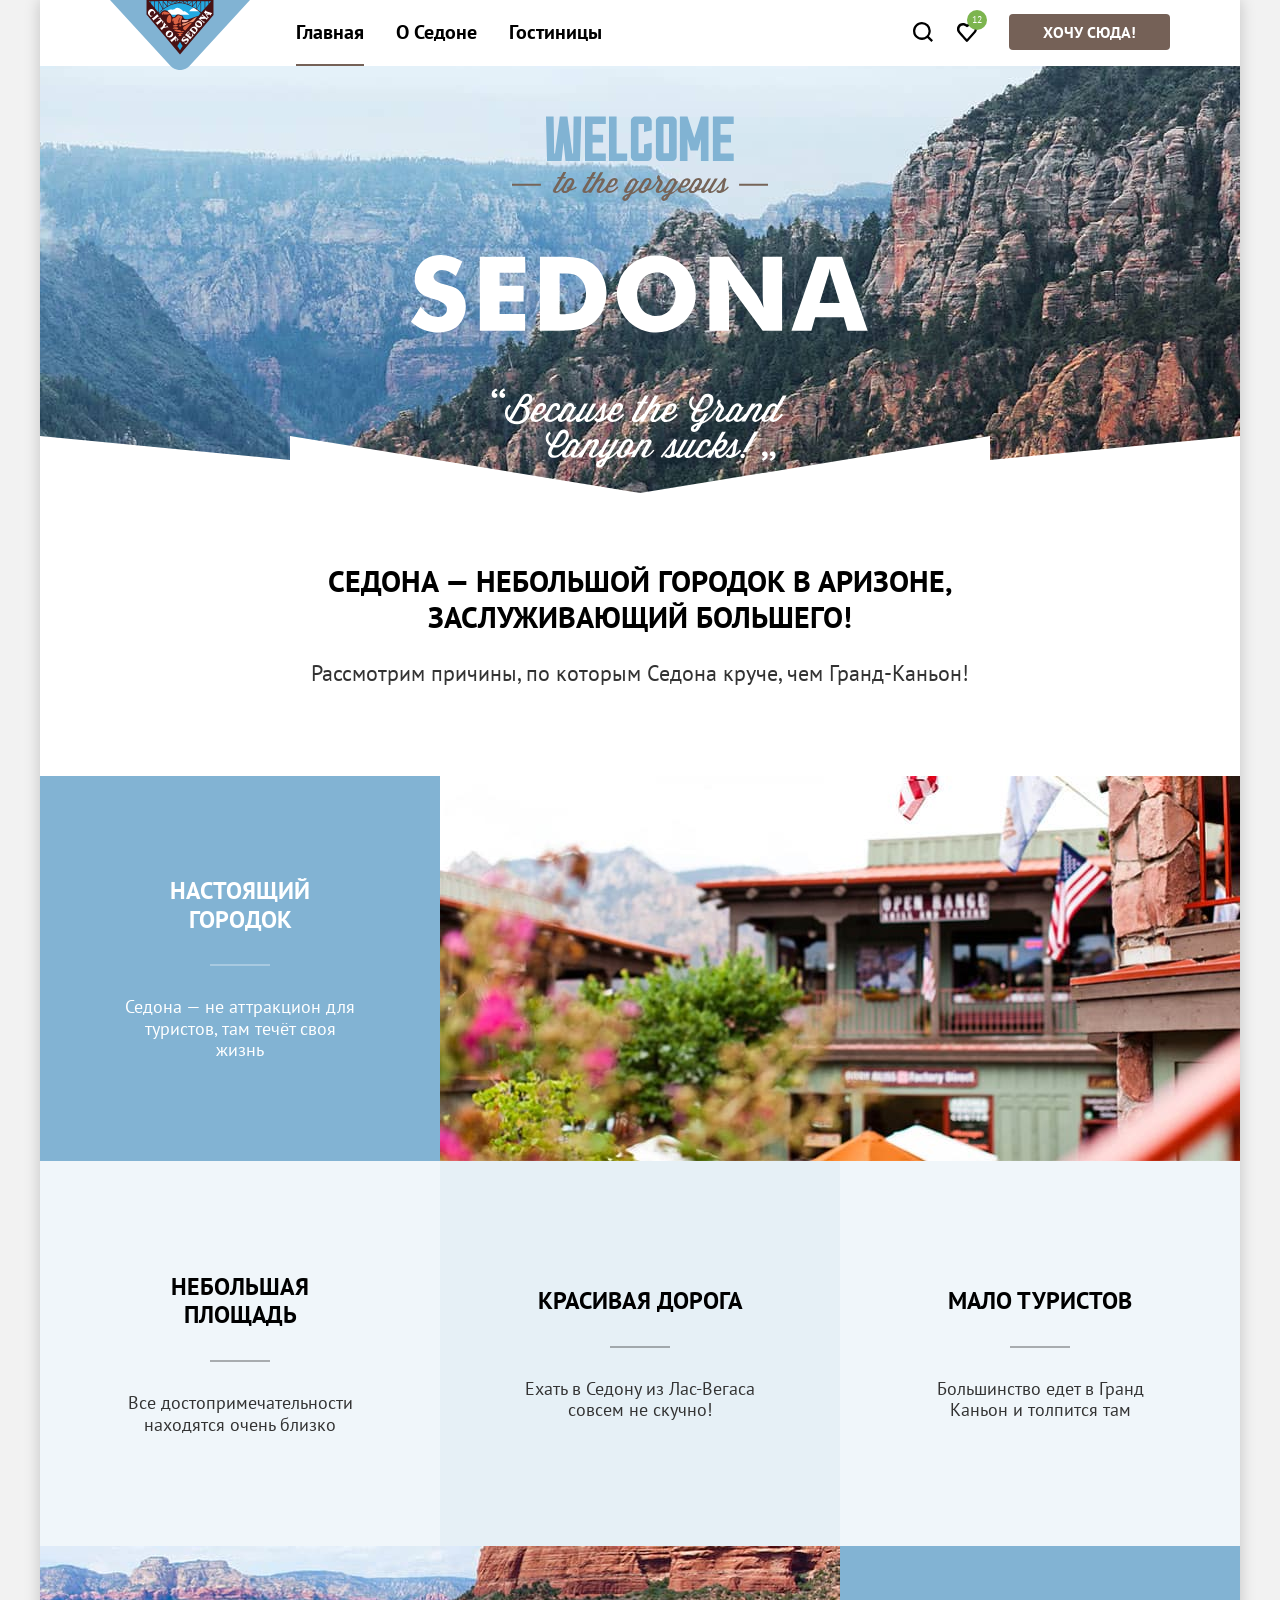
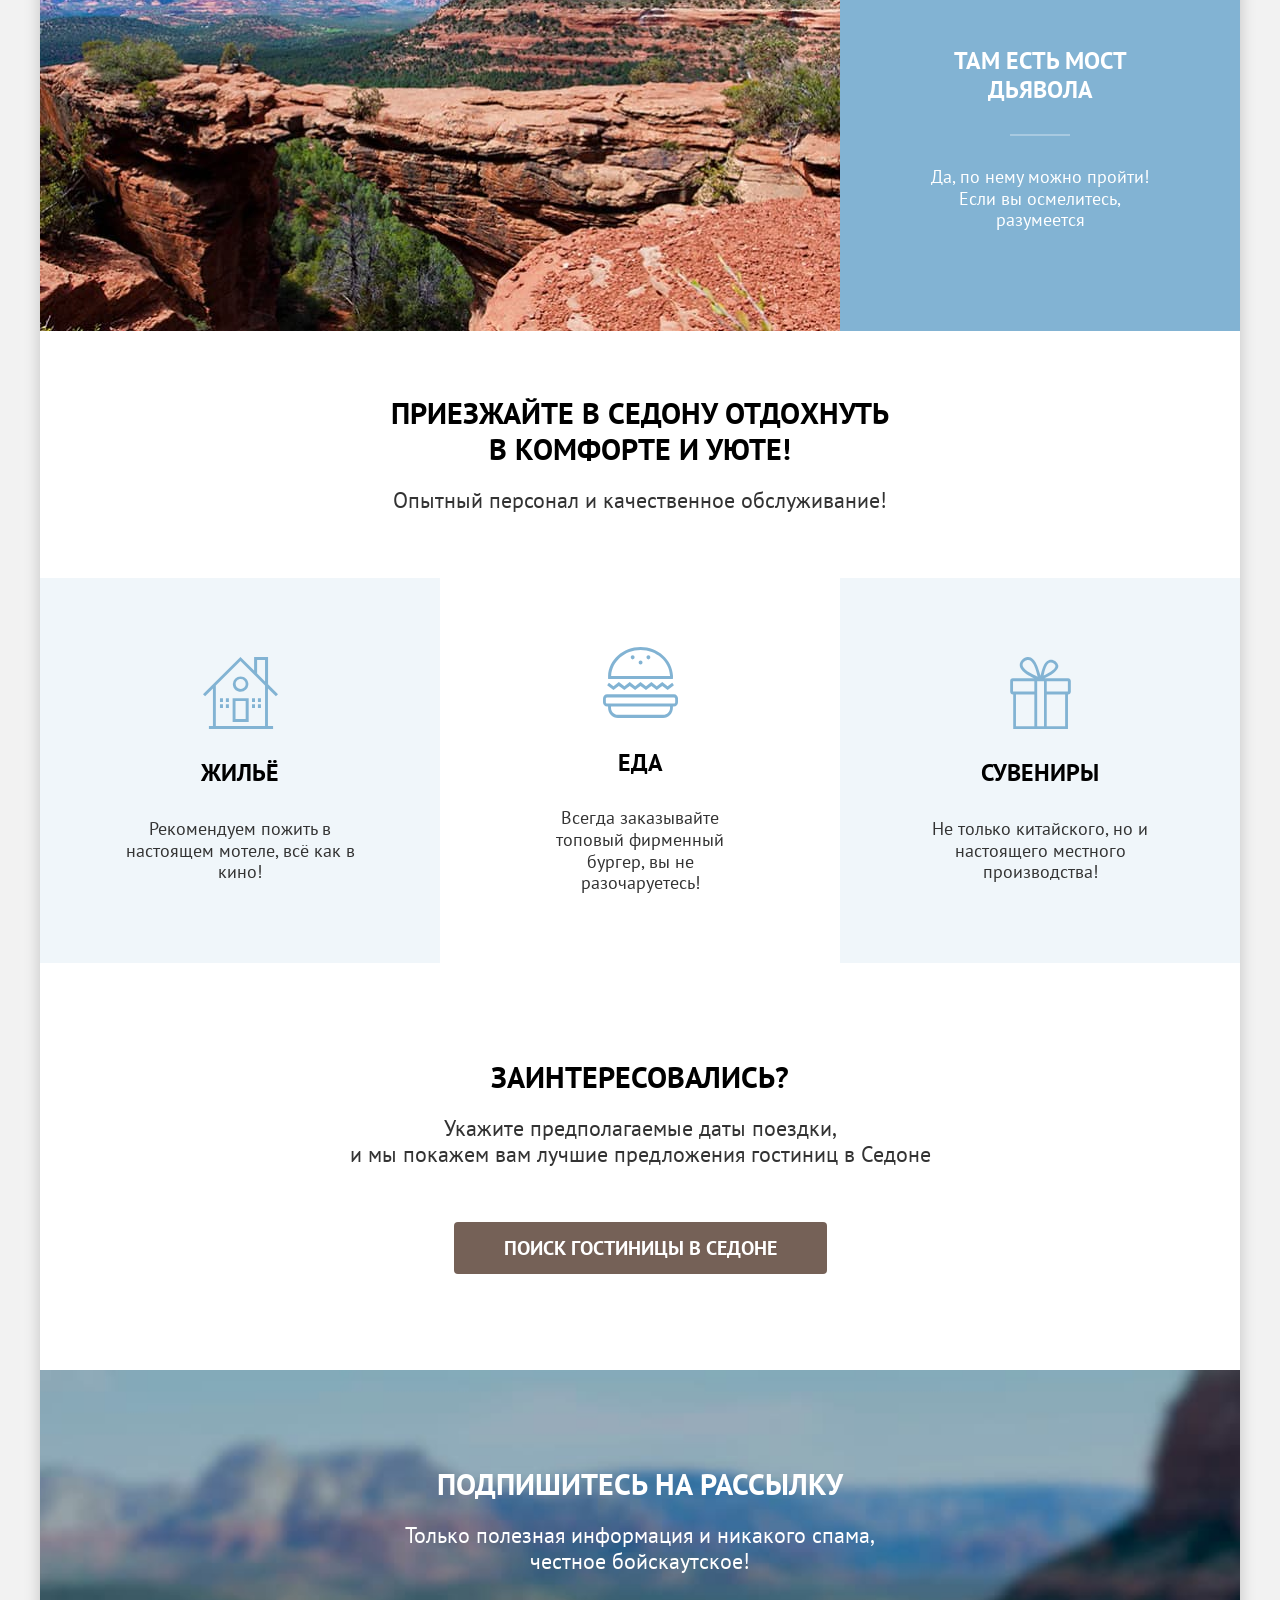
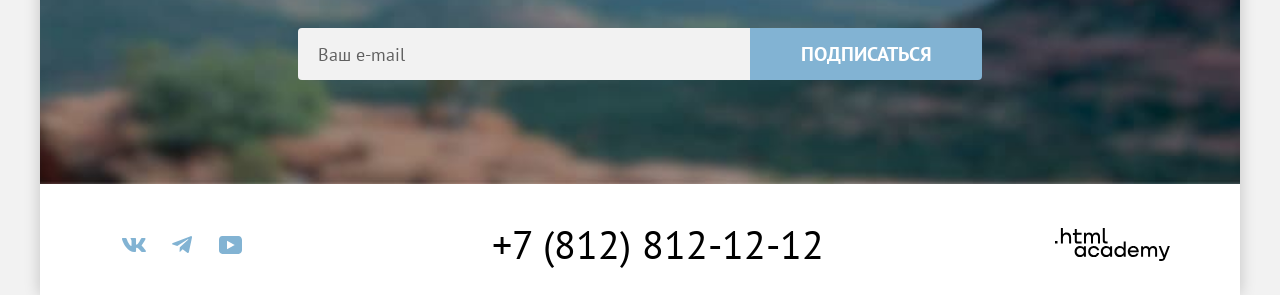
==== commit 65861695: "Исправляет ошибки" ====
--- a/index.html
+++ b/index.html
@@ -130,7 +130,8 @@
           </div>
           <form class="newsletter-form" action="https://echo.htmlacademy.ru/" method="post">
             <label class="visually-hidden" for="e-mail">Укажите ваш e-mail</label>
-            <input class="input newsletter-field" type="email" name="e-mail" id="e-mail" placeholder="Ваш e-mail" required>
+            <input class="input newsletter-field" type="email" name="e-mail" id="e-mail" placeholder="Ваш e-mail"
+              required>
             <label class="newsletter-label" for="e-mail">Ваш e-mail</label>
             <button class="button newsletter-button" type="submit">Подписаться</button>
           </form>
--- a/styles/styles.css
+++ b/styles/styles.css
@@ -1,3 +1,10 @@
+/*
+* Prefixed by https://autoprefixer.github.io
+* PostCSS: v8.5.15,
+* Autoprefixer: v10.5.0
+* Browsers: last 2 version,not dead,not op_mini all,not and_uc > 0,not < 0.25%
+*/
+
 :root {
   /* Color */
   /* color-neutral */
@@ -83,14 +90,11 @@
 *,
 *::before,
 *::after {
-  -webkit-box-sizing: border-box;
   box-sizing: border-box;
 }
 
 .visually-hidden {
   position: fixed;
-  -webkit-transform: scale(0);
-  -ms-transform: scale(0);
   transform: scale(0);
 }
 
@@ -139,17 +143,10 @@
 }
 
 .wrapper {
-  display: -webkit-box;
-  display: -ms-flexbox;
-  display: flex;
-  -webkit-box-orient: vertical;
-  -webkit-box-direction: normal;
-  -ms-flex-direction: column;
+  display: flex;
   flex-direction: column;
 
   background-color: var(--color-neutral-000);
-
-  -webkit-box-shadow: 0 0 15px 0 rgba(0, 0, 0, 0.2);
 
   box-shadow: 0 0 15px 0 rgba(0, 0, 0, 0.2);
 
@@ -164,16 +161,8 @@
 }
 
 .navigation {
-  display: -ms-grid;
   display: grid;
-  -ms-grid-columns: -webkit-min-content 30px auto 30px -webkit-max-content;
-  -ms-grid-columns: min-content 30px auto 30px max-content;
-  grid-template-columns: -webkit-min-content auto -webkit-max-content;
   grid-template-columns: min-content auto max-content;
-
-  -webkit-box-align: start;
-
-  -ms-flex-align: start;
 
   align-items: start;
 
@@ -203,10 +192,7 @@
 }
 
 .navigation-list {
-  display: -webkit-box;
-  display: -ms-flexbox;
-  display: flex;
-  -ms-flex-wrap: wrap;
+  display: flex;
   flex-wrap: wrap;
 
   padding: 0;
@@ -243,28 +229,15 @@
 
   height: 2px;
 
-  -webkit-transform: translateY(20px);
-
-  -ms-transform: translateY(20px);
-
   transform: translateY(20px);
 
   background-color: var(--color-brown-500);
 }
 
 .navigation-user {
-  display: -webkit-box;
-  display: -ms-flexbox;
-  display: flex;
-  -ms-flex-wrap: wrap;
+  display: flex;
   flex-wrap: wrap;
-  -webkit-box-pack: end;
-  -ms-flex-pack: end;
   justify-content: end;
-
-  -webkit-box-align: center;
-
-  -ms-flex-align: center;
 
   align-items: center;
 
@@ -281,14 +254,8 @@
 }
 
 .navigation-user-link {
-  display: -webkit-box;
-  display: -ms-flexbox;
-  display: flex;
-  -webkit-box-pack: center;
-  -ms-flex-pack: center;
+  display: flex;
   justify-content: center;
-  -webkit-box-align: center;
-  -ms-flex-align: center;
   align-items: center;
 
   text-decoration: none;
@@ -305,22 +272,16 @@
 
   background-color: var(--color-neutral-900);
 
-  -webkit-mask-repeat: no-repeat;
-
   mask-repeat: no-repeat;
-  -webkit-mask-position: center;
   mask-position: center;
-  -webkit-mask-size: contain;
   mask-size: contain;
 }
 
 .navigation-search::before {
-  -webkit-mask-image: url("../images/icons/ui/search.svg");
   mask-image: url("../images/icons/ui/search.svg");
 }
 
 .navigation-favorites::before {
-  -webkit-mask-image: url("../images/icons/ui/favorite.svg");
   mask-image: url("../images/icons/ui/favorite.svg");
 }
 
@@ -378,22 +339,13 @@
 }
 
 .main {
-  -webkit-box-flex: 1;
-  -ms-flex-positive: 1;
   flex-grow: 1;
 }
 
 .hero {
   position: relative;
-  display: -webkit-box;
-  display: -ms-flexbox;
-  display: flex;
-  -webkit-box-orient: vertical;
-  -webkit-box-direction: normal;
-  -ms-flex-direction: column;
+  display: flex;
   flex-direction: column;
-  -webkit-box-align: center;
-  -ms-flex-align: center;
   align-items: center;
   padding: 50px 0 25px;
 
@@ -416,14 +368,9 @@
 
   bottom: 0;
 
-  -webkit-mask-image: url("../images/icons/ui/background-down.svg");
-
   mask-image: url("../images/icons/ui/background-down.svg");
-  -webkit-mask-repeat: no-repeat;
   mask-repeat: no-repeat;
-  -webkit-mask-position: center;
   mask-position: center;
-  -webkit-mask-size: cover;
   mask-size: cover;
   background-color: var(--color-neutral-000);
 }
@@ -464,9 +411,7 @@
 }
 
 .section-list {
-  display: -ms-grid;
   display: grid;
-  -ms-grid-columns: (1fr)[3];
   grid-template-columns: repeat(3, 1fr);
 
   padding: 0;
@@ -476,15 +421,8 @@
 }
 
 .advantages-container {
-  display: -webkit-box;
-  display: -ms-flexbox;
-  display: flex;
-  -webkit-box-orient: vertical;
-  -webkit-box-direction: normal;
-  -ms-flex-direction: column;
+  display: flex;
   flex-direction: column;
-  -webkit-box-pack: center;
-  -ms-flex-pack: center;
   justify-content: center;
 
   padding: 30px 85px;
@@ -501,9 +439,7 @@
 }
 
 .advantages-item:has(.advantages-image) {
-  display: -ms-grid;
   display: grid;
-  -ms-grid-columns: (1fr)[3];
   grid-template-columns: repeat(3, 1fr);
 
   grid-column: 1 / -1;
@@ -532,24 +468,14 @@
 }
 
 .advantages-item:has(.advantages-image) .advantages-image {
-  -ms-grid-column: 2;
-  -ms-grid-column-span: 2;
   grid-column: 2 / 4;
 }
 
 .advantages-item:has(.advantages-image-reverse) .advantages-image {
-  -ms-grid-row: 1;
-  -ms-grid-row-span: 1;
-  -ms-grid-column: 1;
-  -ms-grid-column-span: 2;
   grid-area: 1 / 1 / 2 / 3;
 }
 
 .advantages-item:has(.advantages-image-reverse) .advantages-container {
-  -ms-grid-row: 1;
-  -ms-grid-row-span: 1;
-  -ms-grid-column: 3;
-  -ms-grid-column-span: 1;
   grid-area: 1 / 3 / 2 / 4;
 }
 
@@ -580,15 +506,8 @@
 }
 
 .services-item {
-  display: -webkit-box;
-  display: -ms-flexbox;
-  display: flex;
-  -webkit-box-orient: vertical;
-  -webkit-box-direction: normal;
-  -ms-flex-direction: column;
+  display: flex;
   flex-direction: column;
-  -webkit-box-pack: center;
-  -ms-flex-pack: center;
   justify-content: center;
 
   padding: 0 85px;
@@ -612,29 +531,22 @@
   height: 72px;
   margin: 0 auto 30px;
 
-  -webkit-mask-repeat: no-repeat;
-
   mask-repeat: no-repeat;
-  -webkit-mask-position: center;
   mask-position: center;
-  -webkit-mask-size: contain;
   mask-size: contain;
 
   background-color: var(--color-blue-500);
 }
 
 .services-house .card-title::before {
-  -webkit-mask-image: url("../images/services/house.svg");
   mask-image: url("../images/services/house.svg");
 }
 
 .services-food .card-title::before {
-  -webkit-mask-image: url("../images/services/food.svg");
   mask-image: url("../images/services/food.svg");
 }
 
 .services-souvenirs .card-title::before {
-  -webkit-mask-image: url("../images/services/souvenirs.svg");
   mask-image: url("../images/services/souvenirs.svg");
 }
 
@@ -663,15 +575,8 @@
 }
 
 .newsletter {
-  display: -webkit-box;
-  display: -ms-flexbox;
-  display: flex;
-  -webkit-box-orient: vertical;
-  -webkit-box-direction: normal;
-  -ms-flex-direction: column;
+  display: flex;
   flex-direction: column;
-  -webkit-box-align: center;
-  -ms-flex-align: center;
   align-items: center;
   padding: 96px 0 104px;
 }
@@ -689,13 +594,8 @@
 }
 
 .newsletter-form {
-  display: -ms-grid;
   display: grid;
-  -ms-grid-columns: 452px 232px;
   grid-template-columns: 452px 232px;
-  -webkit-box-align: center;
-  -ms-flex-align: center;
-  align-items: center;
 }
 
 .newsletter-label {
@@ -705,19 +605,9 @@
 
   margin-left: 20px;
 
-  -ms-grid-row: 1;
-
-  -ms-grid-row-span: 1;
-
-  -ms-grid-column: 1;
-
-  -ms-grid-column-span: 1;
-
   grid-area: 1/1/2/2;
 
   opacity: 0;
-
-  cursor: pointer;
 }
 
 .input {
@@ -730,18 +620,14 @@
 
   background-color: var(--color-neutral-100);
   color: var(--color-neutral-900);
-
-  cursor: pointer;
 }
 
 .newsletter-field {
-  -ms-grid-row: 1;
-  -ms-grid-row-span: 1;
-  -ms-grid-column: 1;
-  -ms-grid-column-span: 1;
   grid-area: 1/1/2/2;
 
   font-weight: var(--font-weight-regular);
+
+  height: 100%;
 
   padding: 14px 20px;
 
@@ -750,26 +636,6 @@
 
 .newsletter-field:hover {
   background-color: var(--color-neutral-150);
-}
-
-.newsletter-field::-webkit-input-placeholder {
-  color: var(--color-neutral-900);
-  opacity: 0.6;
-}
-
-.newsletter-field::-moz-placeholder {
-  color: var(--color-neutral-900);
-  opacity: 0.6;
-}
-
-.newsletter-field:-ms-input-placeholder {
-  color: var(--color-neutral-900);
-  opacity: 0.6;
-}
-
-.newsletter-field::-ms-input-placeholder {
-  color: var(--color-neutral-900);
-  opacity: 0.6;
 }
 
 .newsletter-field::placeholder {
@@ -777,42 +643,10 @@
   opacity: 0.6;
 }
 
-.newsletter-field:hover::-webkit-input-placeholder {
-  opacity: 0.6;
-}
-
-.newsletter-field:hover::-moz-placeholder {
-  opacity: 0.6;
-}
-
-.newsletter-field:hover:-ms-input-placeholder {
-  opacity: 0.6;
-}
-
-.newsletter-field:hover::-ms-input-placeholder {
-  opacity: 0.6;
-}
-
 .newsletter-field:hover::placeholder {
   opacity: 0.6;
 }
 
-.newsletter-field:focus::-webkit-input-placeholder {
-  opacity: 0;
-}
-
-.newsletter-field:focus::-moz-placeholder {
-  opacity: 0;
-}
-
-.newsletter-field:focus:-ms-input-placeholder {
-  opacity: 0;
-}
-
-.newsletter-field:focus::-ms-input-placeholder {
-  opacity: 0;
-}
-
 .newsletter-field:focus::placeholder {
   opacity: 0;
 }
@@ -821,24 +655,12 @@
   opacity: 0.5;
 }
 
-.newsletter-field:not(:-moz-placeholder) + .newsletter-label {
-  opacity: 0;
-}
-
-.newsletter-field:not(:-ms-input-placeholder) + .newsletter-label {
-  opacity: 0;
-}
-
 .newsletter-field:not(:placeholder-shown) + .newsletter-label {
   opacity: 0;
 }
 
 .newsletter-button {
   border-radius: 0 4px 4px 0;
-  -ms-grid-row: 1;
-  -ms-grid-row-span: 1;
-  -ms-grid-column: 2;
-  -ms-grid-column-span: 1;
   grid-area: 1/2/2/3;
 }
 
@@ -869,17 +691,9 @@
 }
 
 .footer {
-  display: -ms-grid;
   display: grid;
-  -ms-grid-columns: -webkit-min-content 40px 1fr 40px -webkit-min-content;
-  -ms-grid-columns: min-content 40px 1fr 40px min-content;
-  grid-template-columns: -webkit-min-content 1fr -webkit-min-content;
   grid-template-columns: min-content 1fr min-content;
 
-  -webkit-box-align: center;
-
-  -ms-flex-align: center;
-
   align-items: center;
 
   gap: 40px;
@@ -888,10 +702,7 @@
 }
 
 .social-list {
-  display: -webkit-box;
-  display: -ms-flexbox;
-  display: flex;
-  -ms-flex-wrap: wrap;
+  display: flex;
   flex-wrap: wrap;
 
   min-width: 150px;
@@ -904,14 +715,8 @@
 }
 
 .social-link {
-  display: -webkit-box;
-  display: -ms-flexbox;
-  display: flex;
-  -webkit-box-pack: center;
-  -ms-flex-pack: center;
+  display: flex;
   justify-content: center;
-  -webkit-box-align: center;
-  -ms-flex-align: center;
   align-items: center;
   min-width: 48px;
   min-height: 40px;
@@ -923,29 +728,22 @@
   width: 24px;
   height: 18px;
 
-  -webkit-mask-repeat: no-repeat;
-
   mask-repeat: no-repeat;
-  -webkit-mask-position: center;
   mask-position: center;
-  -webkit-mask-size: contain;
   mask-size: contain;
 
   background-color: var(--color-blue-500);
 }
 
 .vk::before {
-  -webkit-mask-image: url("../images/icons/social/vk.svg");
   mask-image: url("../images/icons/social/vk.svg");
 }
 
 .telegram::before {
-  -webkit-mask-image: url("../images/icons/social/telegram.svg");
   mask-image: url("../images/icons/social/telegram.svg");
 }
 
 .youtube::before {
-  -webkit-mask-image: url("../images/icons/social/youtube.svg");
   mask-image: url("../images/icons/social/youtube.svg");
 }
 
@@ -986,14 +784,9 @@
   width: 115px;
   height: 33px;
 
-  -webkit-mask-repeat: no-repeat;
-
   mask-repeat: no-repeat;
-  -webkit-mask-position: center;
   mask-position: center;
-  -webkit-mask-size: contain;
   mask-size: contain;
-  -webkit-mask-image: url("../images/logos/html-academy.svg");
   mask-image: url("../images/logos/html-academy.svg");
 
   background-color: var(--color-neutral-900);
@@ -1010,12 +803,9 @@
 
 .modal-container {
   position: fixed;
-  display: -ms-grid;
   display: grid;
 
-  -ms-grid-rows: minmax(66px, 1fr) auto minmax(66px, 1fr);
-
-  grid-template-rows: minmax(66px, 1fr) auto minmax(66px, 1fr);
+  grid-template-rows: minmax(40px, 1fr) auto minmax(40px, 1fr);
 
   top: 0;
   left: 0;
@@ -1036,8 +826,6 @@
   position: relative;
   width: 717px;
 
-  -ms-grid-row: 2;
-
   grid-row: 2;
 
   margin: auto;
@@ -1046,8 +834,6 @@
   border-radius: 30px;
 
   background-color: var(--color-neutral-000);
-
-  -webkit-box-shadow: 0 25px 50px 0 rgba(0, 0, 0, 0.15);
 
   box-shadow: 0 25px 50px 0 rgba(0, 0, 0, 0.15);
 }
@@ -1060,21 +846,15 @@
 }
 
 .search-form {
-  display: -ms-grid;
   display: grid;
-  -ms-grid-columns: 1fr 80px 1fr;
   grid-template-columns: repeat(2, 1fr);
 
   gap: 23px 80px;
 }
 
 .field-item {
-  display: -ms-grid;
   display: grid;
-  -ms-grid-columns: 137px 1fr;
   grid-template-columns: 137px 1fr;
-  -webkit-box-align: center;
-  -ms-flex-align: center;
   align-items: center;
 }
 
@@ -1106,8 +886,6 @@
 }
 
 .form-message {
-  -ms-grid-column: 2;
-  -ms-grid-column-span: 1;
   grid-column: 2 / 3;
 
   font-size: var(--font-size-xs);
@@ -1121,26 +899,21 @@
 }
 
 .counter {
-  display: -ms-grid;
   display: grid;
-  -ms-grid-columns: 40px 32px 40px;
   grid-template-columns: 40px 32px 40px;
 
-  max-width: 110px;
-  -webkit-box-align: center;
-  -ms-flex-align: center;
-  align-items: center;
+  align-items: center;
+
+  gap: 2px;
+
+  background-color: var(--color-neutral-100);
+
+  border-radius: 4px;
 }
 
 .counter-button {
-  display: -webkit-box;
-  display: -ms-flexbox;
-  display: flex;
-  -webkit-box-pack: center;
-  -ms-flex-pack: center;
+  display: flex;
   justify-content: center;
-  -webkit-box-align: center;
-  -ms-flex-align: center;
   align-items: center;
   min-width: 40px;
   min-height: 48px;
@@ -1168,24 +941,18 @@
   width: 14px;
   height: 14px;
 
-  -webkit-mask-repeat: no-repeat;
-
   mask-repeat: no-repeat;
-  -webkit-mask-position: center;
   mask-position: center;
-  -webkit-mask-size: contain;
   mask-size: contain;
 
   background-color: var(--color-brown-500-transparent);
 }
 
 .counter-button-minus::before {
-  -webkit-mask-image: url("../images/icons/ui/minus.svg");
   mask-image: url("../images/icons/ui/minus.svg");
 }
 
 .counter-button-plus::before {
-  -webkit-mask-image: url("../images/icons/ui/plus.svg");
   mask-image: url("../images/icons/ui/plus.svg");
 }
 
@@ -1209,31 +976,17 @@
 
 .tooltip-wrapper {
   position: relative;
-  display: -webkit-box;
-  display: -ms-flexbox;
   display: flex;
 
   gap: 10px;
 
-  -webkit-box-align: center;
-
-  -ms-flex-align: center;
-
   align-items: center;
 }
 
 .info-button {
-  display: -webkit-box;
-  display: -ms-flexbox;
-  display: flex;
-
-  -webkit-box-pack: center;
-
-  -ms-flex-pack: center;
+  display: flex;
 
   justify-content: center;
-  -webkit-box-align: center;
-  -ms-flex-align: center;
   align-items: center;
 
   padding: 0;
@@ -1260,14 +1013,9 @@
   width: 12px;
   height: 12px;
 
-  -webkit-mask-image: url("../images/icons/ui/tooltip.svg");
-
   mask-image: url("../images/icons/ui/tooltip.svg");
-  -webkit-mask-repeat: no-repeat;
   mask-repeat: no-repeat;
-  -webkit-mask-position: center;
   mask-position: center;
-  -webkit-mask-size: contain;
   mask-size: contain;
 
   background-color: var(--color-neutral-000);
@@ -1279,8 +1027,6 @@
 
   top: 40px;
   left: 50%;
-  -webkit-transform: translateX(-50%);
-  -ms-transform: translateX(-50%);
   transform: translateX(-50%);
 
   width: 256px;
@@ -1342,19 +1088,9 @@
 .modal-close-button {
   position: absolute;
 
-  display: -webkit-box;
-
-  display: -ms-flexbox;
-
-  display: flex;
-
-  -webkit-box-pack: center;
-
-  -ms-flex-pack: center;
+  display: flex;
 
   justify-content: center;
-  -webkit-box-align: center;
-  -ms-flex-align: center;
   align-items: center;
 
   top: 64px;
@@ -1386,14 +1122,9 @@
   width: 14px;
   height: 14px;
 
-  -webkit-mask-image: url("../images/icons/ui/cross.svg");
-
   mask-image: url("../images/icons/ui/cross.svg");
-  -webkit-mask-repeat: no-repeat;
   mask-repeat: no-repeat;
-  -webkit-mask-position: center;
   mask-position: center;
-  -webkit-mask-size: contain;
   mask-size: contain;
 
   background-color: var(--color-neutral-900);
@@ -1420,16 +1151,9 @@
 }
 
 .breadcrumbs-list {
-  display: -webkit-box;
-  display: -ms-flexbox;
-  display: flex;
-  -ms-flex-wrap: wrap;
+  display: flex;
   flex-wrap: wrap;
 
-  -webkit-box-align: center;
-
-  -ms-flex-align: center;
-
   align-items: center;
 
   padding: 0;
@@ -1439,11 +1163,7 @@
 }
 
 .breadcrumbs-item {
-  display: -webkit-box;
-  display: -ms-flexbox;
-  display: flex;
-  -webkit-box-align: center;
-  -ms-flex-align: center;
+  display: flex;
   align-items: center;
 }
 
@@ -1456,28 +1176,17 @@
 
   margin: 0 10px;
 
-  -webkit-mask-repeat: no-repeat;
-
   mask-repeat: no-repeat;
-  -webkit-mask-position: center;
   mask-position: center;
-  -webkit-mask-size: contain;
   mask-size: contain;
-  -webkit-mask-image: url("../images/icons/breadcrumbs/arrow-breadcrumbs.svg");
   mask-image: url("../images/icons/breadcrumbs/arrow-breadcrumbs.svg");
 
   background-color: var(--color-neutral-000);
 }
 
 .breadcrumbs-link {
-  display: -webkit-box;
-  display: -ms-flexbox;
-  display: flex;
-  -webkit-box-pack: center;
-  -ms-flex-pack: center;
+  display: flex;
   justify-content: center;
-  -webkit-box-align: center;
-  -ms-flex-align: center;
   align-items: center;
 
   font-size: var(--font-size-xs);
@@ -1508,14 +1217,9 @@
   width: 15px;
   height: 15px;
 
-  -webkit-mask-repeat: no-repeat;
-
   mask-repeat: no-repeat;
-  -webkit-mask-position: center;
   mask-position: center;
-  -webkit-mask-size: contain;
   mask-size: contain;
-  -webkit-mask-image: url("../images/icons/breadcrumbs/house-breadcrumbs.svg");
   mask-image: url("../images/icons/breadcrumbs/house-breadcrumbs.svg");
 
   background-color: var(--color-neutral-000);
@@ -1530,10 +1234,7 @@
 }
 
 .filter-form {
-  display: -webkit-box;
-  display: -ms-flexbox;
-  display: flex;
-  -ms-flex-wrap: wrap;
+  display: flex;
   flex-wrap: wrap;
 
   gap: 70px;
@@ -1579,21 +1280,10 @@
 }
 
 .filter-label {
-  display: -webkit-box;
-  display: -ms-flexbox;
-  display: flex;
-  -webkit-box-orient: horizontal;
-  -webkit-box-direction: reverse;
-  -ms-flex-direction: row-reverse;
+  display: flex;
   flex-direction: row-reverse;
-  -webkit-box-pack: start;
-  -ms-flex-pack: start;
   justify-content: start;
 
-  -webkit-box-align: center;
-
-  -ms-flex-align: center;
-
   align-items: center;
 
   gap: 16px;
@@ -1602,17 +1292,9 @@
 }
 
 .filter-input {
-  -webkit-appearance: none;
-  -moz-appearance: none;
   appearance: none;
-  display: -webkit-box;
-  display: -ms-flexbox;
-  display: flex;
-  -webkit-box-pack: center;
-  -ms-flex-pack: center;
+  display: flex;
   justify-content: center;
-  -webkit-box-align: center;
-  -ms-flex-align: center;
   align-items: center;
 
   width: 20px;
@@ -1636,12 +1318,8 @@
 
   opacity: 0;
 
-  -webkit-mask-repeat: no-repeat;
-
   mask-repeat: no-repeat;
-  -webkit-mask-position: center;
   mask-position: center;
-  -webkit-mask-size: contain;
   mask-size: contain;
 
   background-color: var(--color-blue-600);
@@ -1652,12 +1330,10 @@
 }
 
 .filter-input[type="checkbox"]::before {
-  -webkit-mask-image: url("../images/icons/ui/check.svg");
   mask-image: url("../images/icons/ui/check.svg");
 }
 
 .filter-input[type="radio"]::before {
-  -webkit-mask-image: url("../images/icons/ui/circle.svg");
   mask-image: url("../images/icons/ui/circle.svg");
 }
 
@@ -1678,8 +1354,6 @@
 }
 
 .range-field {
-  display: -webkit-box;
-  display: -ms-flexbox;
   display: flex;
 
   gap: 2px;
@@ -1694,14 +1368,17 @@
 .range-input {
   width: 145px;
 
-  padding: 12px 40px 12px 20px;
+  padding: 12px 53px 12px 20px;
 }
 
 .input[type="number"]::-webkit-outer-spin-button,
 .input[type="number"]::-webkit-inner-spin-button {
-  -webkit-appearance: none;
   appearance: none;
   margin: 0;
+}
+
+.input[type="number"] {
+  -moz-appearance: textfield;
 }
 
 .range-input:hover,
@@ -1722,8 +1399,6 @@
 
   right: 20px;
   top: 50%;
-  -webkit-transform: translateY(-50%);
-  -ms-transform: translateY(-50%);
   transform: translateY(-50%);
 
   font-size: var(--font-size-s);
@@ -1733,8 +1408,6 @@
 
   color: var(--color-neutral-900);
   opacity: 0.3;
-
-  cursor: pointer;
 }
 
 .range-scale {
@@ -1765,13 +1438,11 @@
 
 .range-toggle:hover,
 .range-toggle:focus {
-  -webkit-box-shadow: 0 4px 10px 0 rgba(0, 0, 0, 0.25);
   box-shadow: 0 4px 10px 0 rgba(0, 0, 0, 0.25);
 }
 
 .range-toggle:active {
   border: 2px solid var(--color-blue-400);
-  -webkit-box-shadow: 0 7px 15px 0 rgba(0, 0, 0, 0.4);
   box-shadow: 0 7px 15px 0 rgba(0, 0, 0, 0.4);
 }
 
@@ -1785,12 +1456,7 @@
 }
 
 .filter-button-container {
-  display: -webkit-box;
-  display: -ms-flexbox;
-  display: flex;
-  -webkit-box-orient: vertical;
-  -webkit-box-direction: normal;
-  -ms-flex-direction: column;
+  display: flex;
   flex-direction: column;
   gap: 32px;
 
@@ -1840,16 +1506,8 @@
 }
 
 .catalog-header {
-  display: -ms-grid;
   display: grid;
-  -ms-grid-columns: 1fr 70px -webkit-min-content 70px auto;
-  -ms-grid-columns: 1fr 70px min-content 70px auto;
-  grid-template-columns: 1fr -webkit-min-content auto;
   grid-template-columns: 1fr min-content auto;
-
-  -webkit-box-align: center;
-
-  -ms-flex-align: center;
 
   align-items: center;
 
@@ -1874,10 +1532,6 @@
   font-weight: var(--font-weight-regular);
   color: inherit;
 
-  -webkit-appearance: none;
-
-  -moz-appearance: none;
-
   appearance: none;
 
   width: 292px;
@@ -1892,6 +1546,8 @@
   background-position: right 20px center;
   background-size: 12px 7px;
 
+  background-color: var(--color-neutral-000);
+
   cursor: pointer;
 }
 
@@ -1907,13 +1563,8 @@
 }
 
 .view-switcher {
-  display: -webkit-box;
-  display: -ms-flexbox;
-  display: flex;
-  -ms-flex-wrap: wrap;
+  display: flex;
   flex-wrap: wrap;
-  -webkit-box-pack: end;
-  -ms-flex-pack: end;
   justify-content: flex-end;
 
   max-width: 225px;
@@ -1927,16 +1578,8 @@
 }
 
 .view-link {
-  display: -webkit-box;
-  display: -ms-flexbox;
-  display: flex;
-  -webkit-box-pack: center;
-  -ms-flex-pack: center;
+  display: flex;
   justify-content: center;
-
-  -webkit-box-align: center;
-
-  -ms-flex-align: center;
 
   align-items: center;
 
@@ -1961,36 +1604,27 @@
   width: 16px;
   height: 14px;
 
-  -webkit-mask-repeat: no-repeat;
-
   mask-repeat: no-repeat;
-  -webkit-mask-position: center;
   mask-position: center;
-  -webkit-mask-size: contain;
   mask-size: contain;
 
   background-color: var(--color-neutral-900);
 }
 
 .view-link-tile::before {
-  -webkit-mask-image: url("../images/icons/view/view-tile.svg");
   mask-image: url("../images/icons/view/view-tile.svg");
 }
 
 .view-link-card::before {
-  -webkit-mask-image: url("../images/icons/view/view-card.svg");
   mask-image: url("../images/icons/view/view-card.svg");
 }
 
 .view-link-list::before {
-  -webkit-mask-image: url("../images/icons/view/view-list.svg");
   mask-image: url("../images/icons/view/view-list.svg");
 }
 
 .card-list {
-  display: -ms-grid;
   display: grid;
-  -ms-grid-columns: 1fr 20px 1fr 20px 1fr;
   grid-template-columns: repeat(3, 1fr);
   gap: 20px;
   padding: 0;
@@ -2000,40 +1634,15 @@
 }
 
 .card {
-  display: -ms-grid;
   display: grid;
-  -ms-grid-columns: 1fr 20px 1fr;
   grid-template-columns: repeat(2, 1fr);
-  -ms-grid-rows: auto 16px 1fr;
   grid-template-rows: auto 1fr;
   gap: 16px 20px;
 
   padding: 20px;
 
-  -webkit-box-shadow: 0 0 0 1px var(--color-neutral-150);
-
   box-shadow: 0 0 0 1px var(--color-neutral-150);
   border-radius: 4px;
-}
-
-.card > *:nth-child(1) {
-  -ms-grid-row: 1;
-  -ms-grid-column: 1;
-}
-
-.card > *:nth-child(2) {
-  -ms-grid-row: 1;
-  -ms-grid-column: 3;
-}
-
-.card > *:nth-child(3) {
-  -ms-grid-row: 3;
-  -ms-grid-column: 1;
-}
-
-.card > *:nth-child(4) {
-  -ms-grid-row: 3;
-  -ms-grid-column: 3;
 }
 
 .card-title-link {
@@ -2061,7 +1670,6 @@
 }
 
 .card-price {
-  -ms-grid-column-align: end;
   justify-self: end;
 
   margin: 0;
@@ -2127,14 +1735,9 @@
 .card-rating {
   margin: 0;
 
-  -webkit-mask-image: url("../images/icons/ui/star.svg");
-
   mask-image: url("../images/icons/ui/star.svg");
-  -webkit-mask-repeat: repeat-x;
   mask-repeat: repeat-x;
-  -webkit-mask-position: left center;
   mask-position: left center;
-  -webkit-mask-size: 24px 18px;
   mask-size: 24px 18px;
 
   background-color: var(--color-blue-400);
@@ -2176,8 +1779,6 @@
 }
 
 .card-image-link {
-  -ms-grid-row: 1;
-  -ms-grid-row-span: 1;
   grid-area: 1 / 1 / 2 / -1;
 }
 
@@ -2192,10 +1793,7 @@
 }
 
 .pagination-list {
-  display: -webkit-box;
-  display: -ms-flexbox;
-  display: flex;
-  -ms-flex-wrap: wrap;
+  display: flex;
   flex-wrap: wrap;
   gap: 8px;
 
@@ -2207,14 +1805,8 @@
 
 .pagination-link,
 .pagination-dots {
-  display: -webkit-box;
-  display: -ms-flexbox;
-  display: flex;
-  -webkit-box-pack: center;
-  -ms-flex-pack: center;
+  display: flex;
   justify-content: center;
-  -webkit-box-align: center;
-  -ms-flex-align: center;
   align-items: center;
 
   padding: 0 10px;
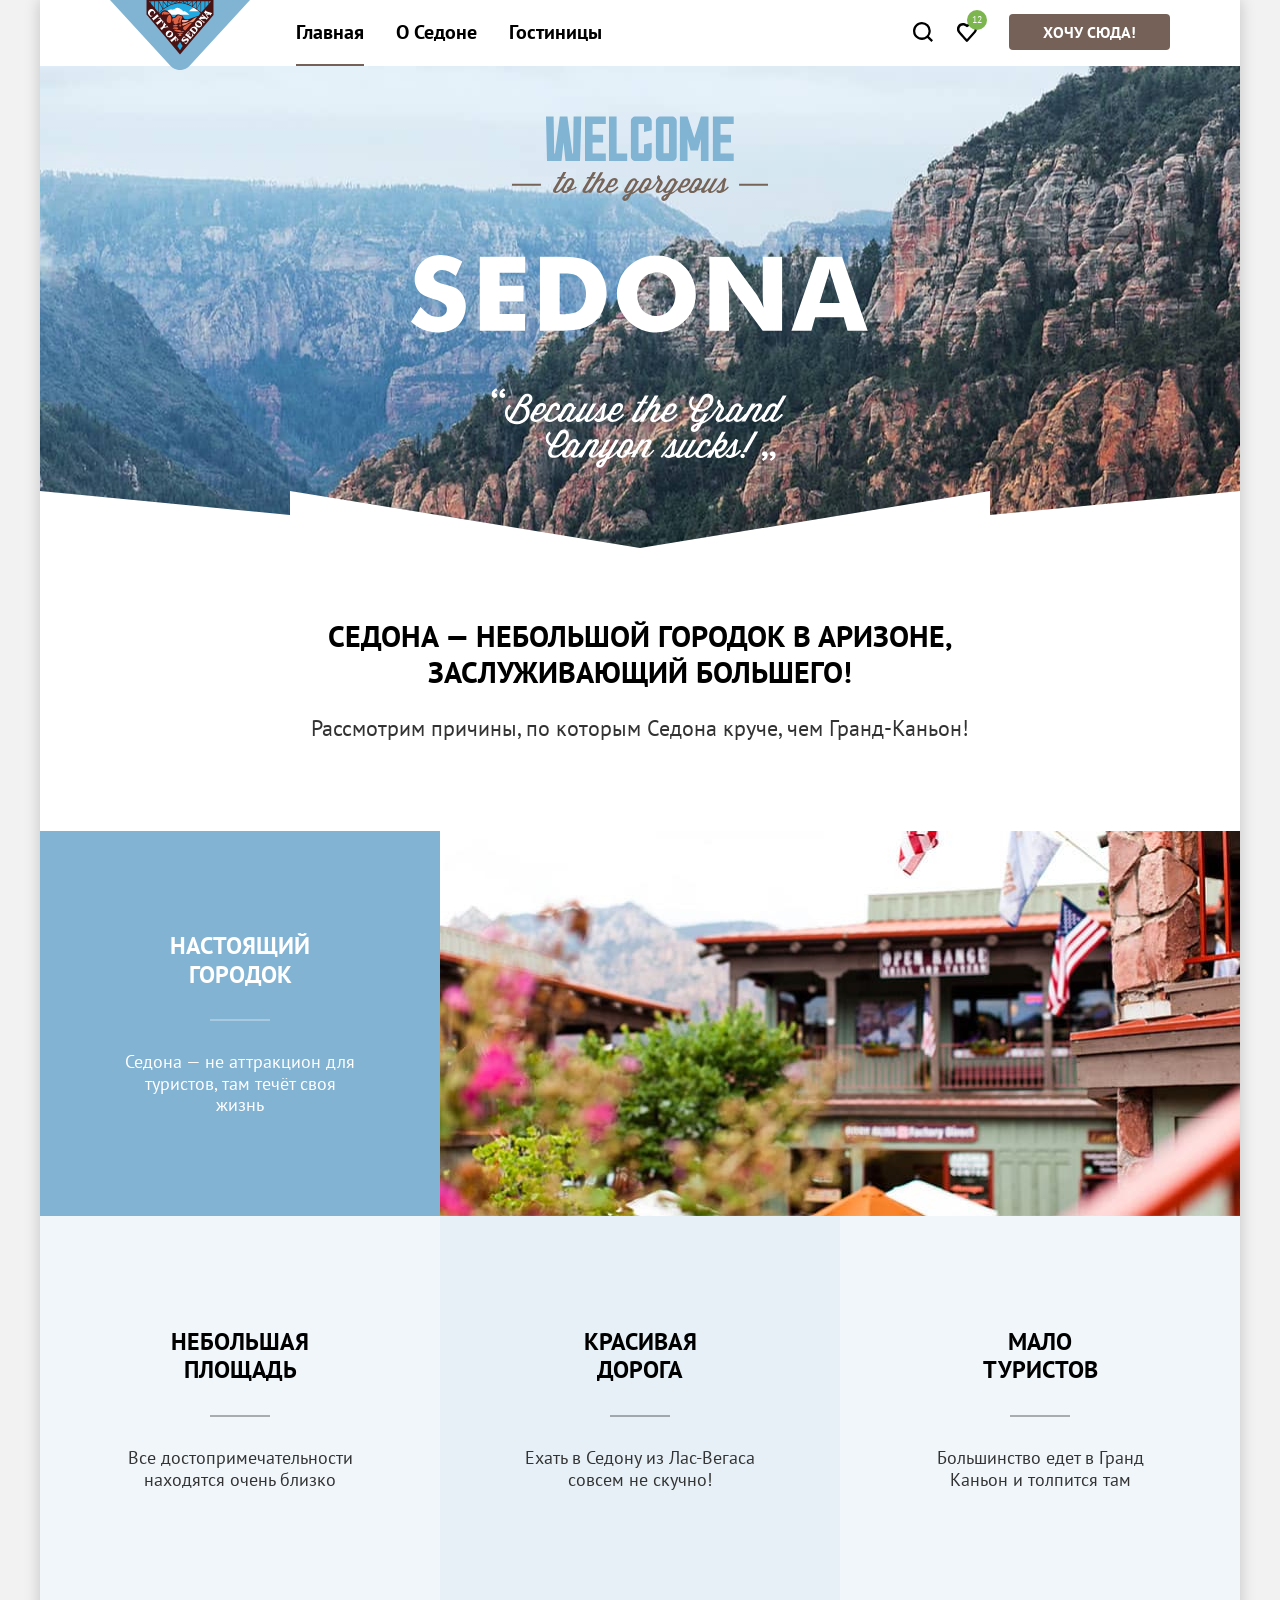
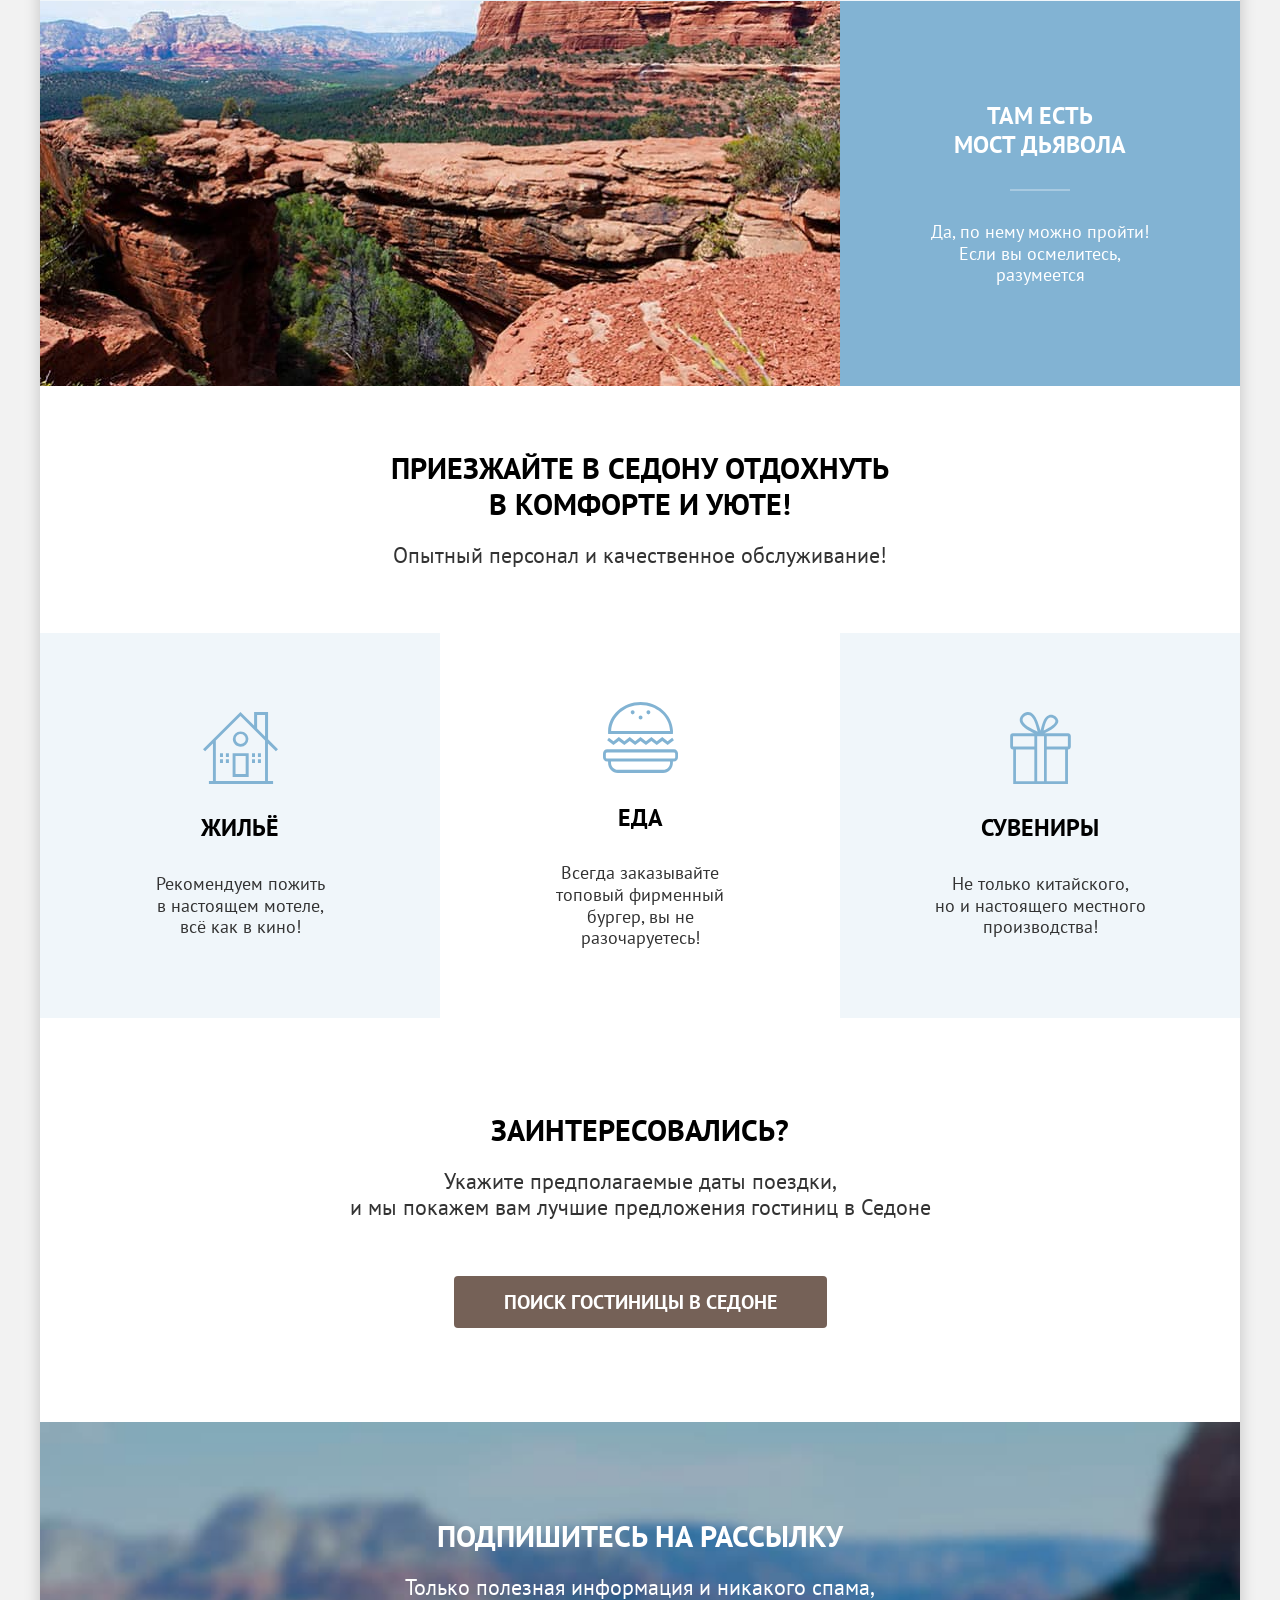
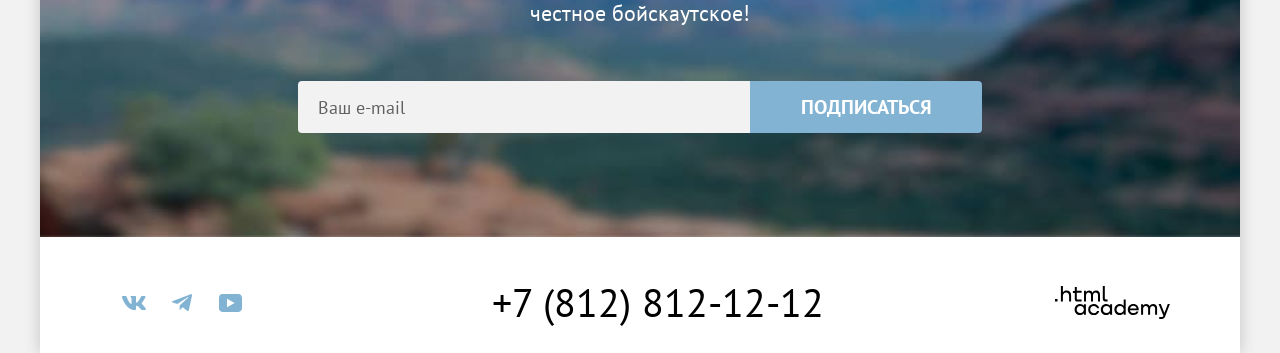
==== commit aa0e19e3: "Исправление ошибок,  pixel-perfect." ====
--- a/index.html
+++ b/index.html
@@ -71,19 +71,19 @@
             </li>
             <li class="advantages-item">
               <div class="advantages-container">
-                <h3 class="card-title">Красивая дорога</h3>
-                <p class="card-text">Ехать в Седону из Лас-Вегаса совсем не скучно!</p>
-              </div>
-            </li>
-            <li class="advantages-item">
-              <div class="advantages-container">
-                <h3 class="card-title">Мало туристов</h3>
+                <h3 class="card-title">Красивая<br>дорога</h3>
+                <p class="card-text">Ехать в&nbsp;Седону из&nbsp;Лас-Вегаса совсем не&nbsp;скучно!</p>
+              </div>
+            </li>
+            <li class="advantages-item">
+              <div class="advantages-container">
+                <h3 class="card-title">Мало<br>туристов</h3>
                 <p class="card-text">Большинство едет в Гранд Каньон и толпится там</p>
               </div>
             </li>
             <li class="advantages-item">
               <div class="advantages-container">
-                <h3 class="card-title">Там есть мост дьявола</h3>
+                <h3 class="card-title">Там есть<br>мост дьявола</h3>
                 <p class="card-text">Да, по нему можно пройти! Если вы осмелитесь, разумеется</p>
               </div>
               <img class="advantages-image advantages-image-reverse" src="images/content/devils-bridge.jpg" width="800"
@@ -99,17 +99,17 @@
           <ul class="section-list">
             <li class="services-item services-house">
               <h3 class="card-title">Жильё</h3>
-              <p class="card-text">Рекомендуем пожить в настоящем мотеле,
+              <p class="card-text">Рекомендуем пожить<br>в настоящем мотеле,<br>
                 всё как в кино!</p>
             </li>
             <li class="services-item services-food">
               <h3 class="card-title">Еда</h3>
-              <p class="card-text">Всегда заказывайте
+              <p class="card-text">Всегда заказывайте<br>
                 топовый фирменный бургер, вы не разочаруетесь!</p>
             </li>
             <li class="services-item services-souvenirs">
               <h3 class="card-title">Сувениры</h3>
-              <p class="card-text">Не только китайского,
+              <p class="card-text">Не только китайского,<br>
                 но и настоящего местного производства!</p>
             </li>
           </ul>
@@ -163,7 +163,7 @@
         </a>
       </footer>
     </div>
-    <div class="modal-container modal-container-close ">
+    <div class="modal-container modal-container-close">
       <div class="modal">
         <section class="modal-content">
           <h2 class="section-title">Поиск гостиницы в Седоне</h2>
--- a/styles/styles.css
+++ b/styles/styles.css
@@ -347,7 +347,7 @@
   display: flex;
   flex-direction: column;
   align-items: center;
-  padding: 50px 0 25px;
+  padding: 50px 0 80px;
 
   background: url("../images/backgrounds/index-background.jpg") no-repeat center / cover, var(--color-linear-gradient);
 }
@@ -382,7 +382,7 @@
 .section-header {
   max-width: 680px;
 
-  margin: 0 auto 54px;
+  margin: 0 auto 55px;
 }
 
 .section-title {
@@ -425,7 +425,7 @@
   flex-direction: column;
   justify-content: center;
 
-  padding: 30px 85px;
+  padding: 30px 80px;
 
   min-height: 385px;
 }
@@ -551,11 +551,13 @@
 }
 
 .search {
-  padding: 96px 0;
+  padding: 94px 0;
 }
 
 .search-button {
   margin: 0 auto;
+
+  max-width: 400px;
 
   background-color: var(--color-brown-500);
 }
@@ -596,6 +598,8 @@
 .newsletter-form {
   display: grid;
   grid-template-columns: 452px 232px;
+
+  align-items: center;
 }
 
 .newsletter-label {
@@ -698,7 +702,7 @@
 
   gap: 40px;
 
-  padding: 40px 70px 30px;
+  padding: 45px 70px 30px;
 }
 
 .social-list {
@@ -829,7 +833,7 @@
   grid-row: 2;
 
   margin: auto;
-  padding: 64px 70px;
+  padding: 62px 70px;
 
   border-radius: 30px;
 
@@ -849,7 +853,7 @@
   display: grid;
   grid-template-columns: repeat(2, 1fr);
 
-  gap: 23px 80px;
+  gap: 23px 86px;
 }
 
 .field-item {
@@ -866,13 +870,17 @@
   font-size: var(--font-size-m);
   font-weight: var(--font-weight-bold);
 
+  text-transform: capitalize;
+
   color: var(--color-neutral-900);
 }
 
 .date-input {
   border-radius: 4px;
 
-  padding: 14px 40px 14px 20px;
+  max-width: 440px;
+
+  padding: 14px 58px 14px 20px;
 
   background-image: url("../images/icons/ui/calendar.svg");
   background-repeat: no-repeat;
@@ -892,6 +900,7 @@
   line-height: var(--line-height-l);
 
   margin: 0;
+  padding-left: 19px;
 }
 
 .form-message-error {
@@ -900,7 +909,7 @@
 
 .counter {
   display: grid;
-  grid-template-columns: 40px 32px 40px;
+  grid-template-columns: 36px 32px 36px;
 
   align-items: center;
 
@@ -915,8 +924,8 @@
   display: flex;
   justify-content: center;
   align-items: center;
-  min-width: 40px;
-  min-height: 48px;
+  width: 100%;
+  height: 100%;
 
   padding: 0;
 
@@ -1025,13 +1034,13 @@
   display: none;
   position: absolute;
 
-  top: 40px;
-  left: 50%;
+  top: 41px;
+  left: 55%;
   transform: translateX(-50%);
 
   width: 256px;
 
-  padding: 15px 18px;
+  padding: 22px 21px;
 
   font-size: var(--font-size-xs);
   line-height: var(--line-height-m);
@@ -1069,6 +1078,9 @@
   grid-column: 1 / -1;
 
   margin-top: 25px;
+
+  max-width: 577px;
+  min-height: 60px;
 
   border-radius: 10px;
 
@@ -1137,7 +1149,7 @@
 }
 
 .page-title {
-  margin: 0 0 8px;
+  margin: 0 0 4px;
 
   font-size: var(--font-size-4xl);
   line-height: var(--line-height-l);
@@ -1257,9 +1269,17 @@
   font-size: var(--font-size-m);
   font-weight: var(--font-weight-bold);
   color: var(--color-neutral-000);
+
+  text-transform: capitalize;
 }
 
 .filter-group-list {
+  display: flex;
+  flex-direction: column;
+  flex-wrap: wrap;
+
+  row-gap: 16px;
+
   padding: 0;
   margin: 0;
 
@@ -1267,8 +1287,6 @@
 }
 
 .filter-group-item {
-  margin-bottom: 16px;
-
   font-size: var(--font-size-s);
   line-height: var(--line-height-l);
   color: var(--color-neutral-000);
@@ -1286,7 +1304,7 @@
 
   align-items: center;
 
-  gap: 16px;
+  gap: 18px;
 
   cursor: pointer;
 }
@@ -1296,6 +1314,8 @@
   display: flex;
   justify-content: center;
   align-items: center;
+
+  margin: 0;
 
   width: 20px;
   height: 20px;
@@ -1460,7 +1480,7 @@
   flex-direction: column;
   gap: 32px;
 
-  margin-top: 56px;
+  align-self: flex-end;
 }
 
 .filter-button {
@@ -1697,7 +1717,7 @@
   font-size: var(--font-size-xs);
   line-height: var(--line-height-m);
 
-  padding: 10px 10px;
+  padding: 6px 10px;
 }
 
 .button-favorite:hover {
@@ -1787,7 +1807,7 @@
 }
 
 .pagination {
-  padding: 40px 0 60px;
+  padding: 36px 0 60px;
 
   border-top: 1px solid var(--color-neutral-150);
 }
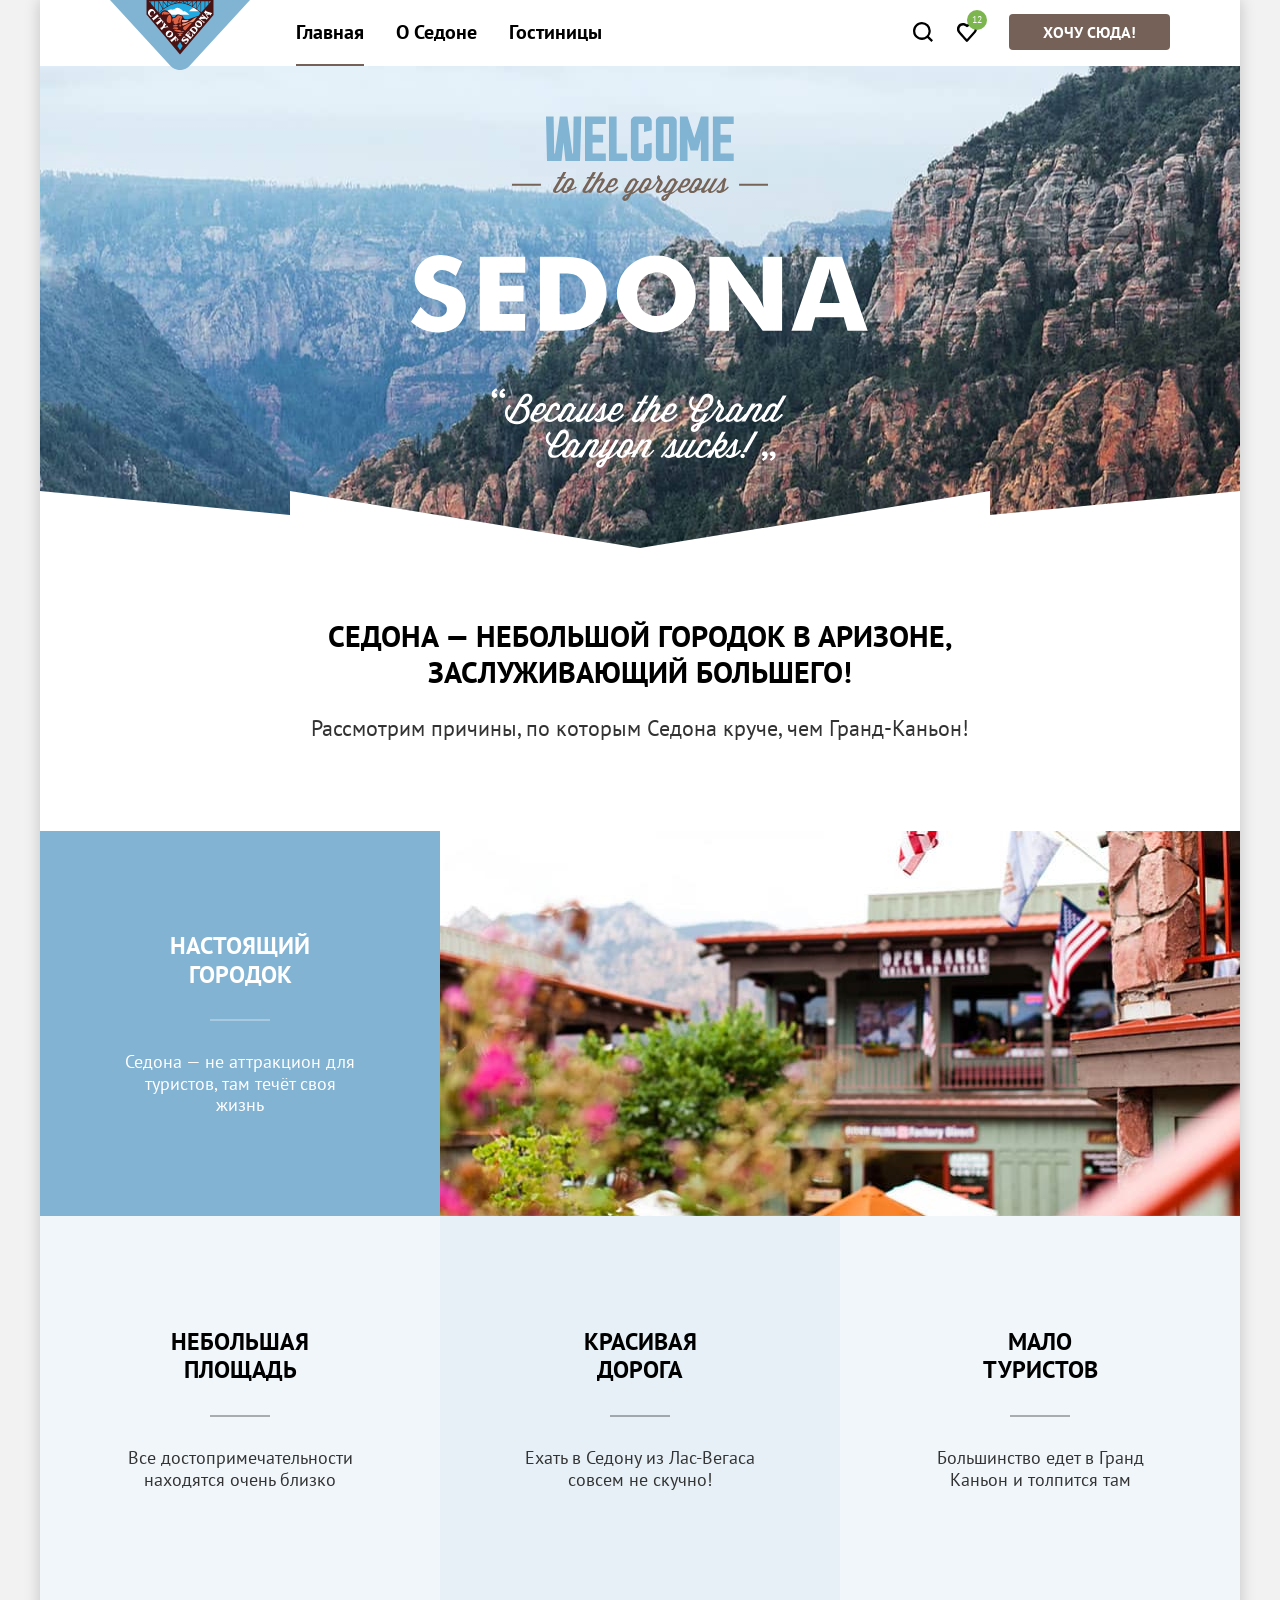
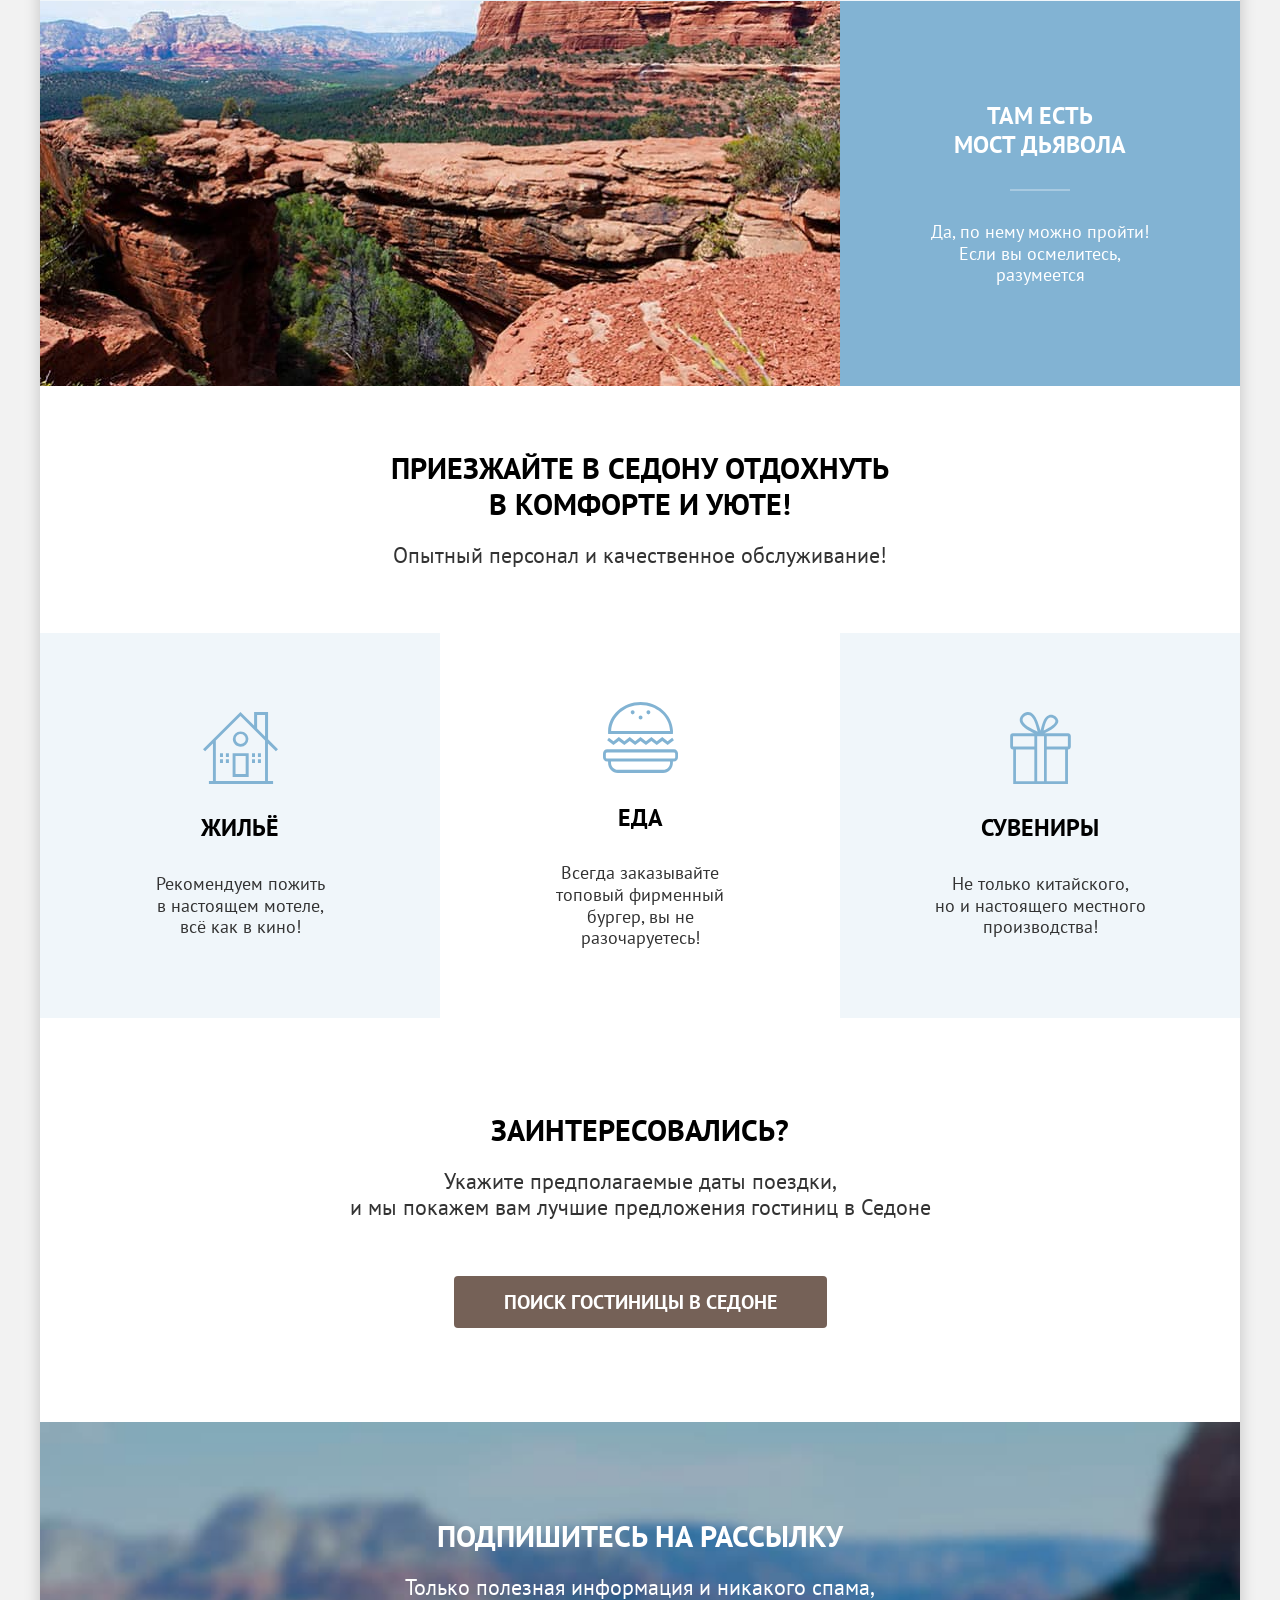
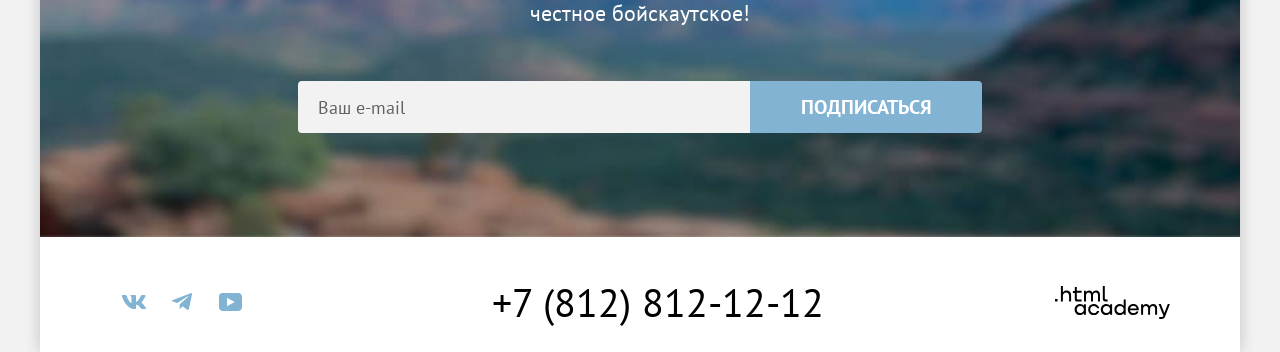
==== commit 22aa0b6d: "Правит ошибки на допуск." ====
--- a/index.html
+++ b/index.html
@@ -17,7 +17,7 @@
           </a>
           <ul class="navigation-list">
             <li class="navigation-item">
-              <a class="navigation-link current" href="index.html" aria-current="page">Главная</a>
+              <a class="navigation-link current" href="#" aria-current="page">Главная</a>
             </li>
             <li class="navigation-item">
               <a class="navigation-link" href="#">О Седоне</a>
@@ -158,7 +158,7 @@
         <div class="contacts">
           <a class="contact-link" href="tel:+78128121212">+7 (812) 812-12-12</a>
         </div>
-        <a class="developer" href="https://htmlacademy.ru/">
+        <a class="developer" href="https://htmlacademy.ru">
           <span class="visually-hidden">Разработчик сайта — HTML Academy</span>
         </a>
       </footer>
--- a/styles/styles.css
+++ b/styles/styles.css
@@ -1,44 +1,42 @@
-/*
-* Prefixed by https://autoprefixer.github.io
-* PostCSS: v8.5.15,
-* Autoprefixer: v10.5.0
-* Browsers: last 2 version,not dead,not op_mini all,not and_uc > 0,not < 0.25%
-*/
-
 :root {
   /* Color */
-  /* color-neutral */
-  --color-neutral-000: #ffffff;
-  --color-neutral-000-transparent-06: rgba(255, 255, 255, 0.6);
-  --color-neutral-000-transparent-03: rgba(255, 255, 255, 0.3);
-  --color-neutral-100: #f2f2f2;
-  --color-neutral-100-transparent-08: rgba(242, 242, 242, 0.8);
-  --color-neutral-150: #e6e6e6;
-  --color-neutral-200: #e5e5e5;
-  --color-neutral-800: #333333;
-  --color-neutral-900: #000000;
+  /* color-white */
+  --color-white: #ffffff;
+  --color-white-transparent-60: rgba(255, 255, 255, 0.6);
+  --color-white-transparent-30: rgba(255, 255, 255, 0.3);
+  /* color-grey */
+  --color-grey-lightest: #f2f2f2;
+  --color-grey-lightest-transparent-80: rgba(242, 242, 242, 0.8);
+  --color-grey-light: #e6e6e6;
+  --color-grey: #e5e5e5;
+  --color-grey-dark: #333333;
+  /* color-black */
+  --color-black: #000000;
+  --color-black-transparent-30: rgba(0, 0, 0, 0.3);
+  --color-black-transparent-60: rgba(0, 0, 0, 0.6);
   /* color-blue */
-  --color-blue-100: rgba(131, 179, 211, 0.12);
-  --color-blue-200: rgba(131, 179, 211, 0.2);
-  --color-blue-300: #68a2ca;
-  --color-blue-300-transparent: rgba(104, 162, 202, 0.3);
-  --color-blue-400: #83b3d3;
-  --color-blue-500: #82b3d3;
-  --color-blue-600: #3f5e72;
+  --color-blue-light-transparent-12: rgba(131, 179, 211, 0.12);
+  --color-blue-light-transparent-20: rgba(131, 179, 211, 0.2);
+  --color-blue: #68a2ca;
+  --color-blue-transparent-30: rgba(104, 162, 202, 0.3);
+  --color-blue-light: #83b3d3;
+  --color-blue-medium: #82b3d3;
+  --color-blue-dark: #3f5e72;
   /* color-brown */
-  --color-brown-500: #756157;
-  --color-brown-500-transparent: rgba(117, 97, 87, 0.3);
-  --color-brown-600: #615048;
+  --color-brown: #756157;
+  --color-brown-transparent-30: rgba(117, 97, 87, 0.3);
+  --color-brown-dark: #615048;
   /* color-green */
-  --color-green-500: #7db54f;
-  --color-green-600: #6c9e42;
+  --color-green: #7db54f;
+  --color-green-dark: #6c9e42;
   /*color-red*/
-  --color-red-500: #FF5757;
-  /* decor-line*/
-  --color-divider-light: rgba(255, 255, 255, 0.3);
-  --color-divider-dark: rgba(0, 0, 0, 0.3);
+  --color-red: #ff5757;
   /*linear gradient*/
-  --color-linear-gradient: linear-gradient(315deg, #e9b5b4 0.000%, #cdb5bb 8.333%, #b2b3b4 16.667%, #98b0a7 25.000%, #7fac9f 33.333%, #67a6a5 41.667%, #50a0b2 50.000%, #3b98ba 58.333%, #278fb6 66.667%, #1485a9 75.000%, #0279a0 83.333%, #006da3 91.667%, #005faf 100.000%);
+  --color-linear-gradient: linear-gradient(315deg in oklab,
+      oklch(0.82 0.06 20),
+      oklch(0.74 0.03 171) 33%,
+      oklch(0.61 0.11 228) 66%,
+      oklch(0.48 0.15 253));
 
   /* Font-family*/
   --font-family: "PT Sans", sans-serif;
@@ -107,11 +105,9 @@
   font-size: var(--font-size-l);
   line-height: var(--line-height-s);
   font-weight: var(--font-weight-regular);
-
-  margin: 0;
-
-  background-color: var(--color-neutral-100);
-  color: var(--color-neutral-800);
+  margin: 0;
+  background-color: var(--color-grey-lightest);
+  color: var(--color-grey-dark);
 }
 
 .button {
@@ -123,36 +119,27 @@
   text-decoration: none;
   text-transform: uppercase;
   text-align: center;
-
   padding: 8px 50px;
-
-  color: var(--color-neutral-000);
-  background-color: var(--color-blue-500);
-
+  color: var(--color-white);
+  background-color: var(--color-blue-medium);
   border: none;
   border-radius: 4px;
-
   cursor: pointer;
 }
 
 .button:disabled {
   pointer-events: none;
-
-  background-color: var(--color-neutral-200);
-  color: var(--color-neutral-000);
+  background-color: var(--color-grey);
+  color: var(--color-white);
 }
 
 .wrapper {
   display: flex;
   flex-direction: column;
-
-  background-color: var(--color-neutral-000);
-
+  background-color: var(--color-white);
   box-shadow: 0 0 15px 0 rgba(0, 0, 0, 0.2);
-
   width: 1200px;
   min-height: 100vh;
-
   margin: 0 auto;
 }
 
@@ -163,18 +150,14 @@
 .navigation {
   display: grid;
   grid-template-columns: min-content auto max-content;
-
   align-items: start;
-
   gap: 30px;
-
   position: relative;
   z-index: 1;
 }
 
 .logo {
   width: 140px;
-
   margin-bottom: -8px;
 }
 
@@ -194,10 +177,8 @@
 .navigation-list {
   display: flex;
   flex-wrap: wrap;
-
   padding: 0;
   margin: 0;
-
   list-style: none;
 }
 
@@ -205,47 +186,37 @@
   display: block;
   font-size: var(--font-size-m);
   font-weight: var(--font-weight-bold);
-
   text-align: center;
   text-decoration: none;
-
   padding: 20px 16px;
-
-  color: var(--color-neutral-900);
+  color: var(--color-black);
 }
 
 .navigation-link:hover,
 .navigation-link:focus {
-  color: var(--color-brown-500);
+  color: var(--color-brown);
 }
 
 .navigation-link:active {
-  color: var(--color-brown-500-transparent);
+  color: var(--color-brown-transparent-30);
 }
 
 .navigation-link.current::after {
   content: "";
   display: block;
-
   height: 2px;
-
   transform: translateY(20px);
-
-  background-color: var(--color-brown-500);
+  background-color: var(--color-brown);
 }
 
 .navigation-user {
   display: flex;
   flex-wrap: wrap;
   justify-content: end;
-
-  align-items: center;
-
+  align-items: center;
   max-width: 330px;
-
   padding: 0;
   margin: 0;
-
   list-style: none;
 }
 
@@ -257,9 +228,7 @@
   display: flex;
   justify-content: center;
   align-items: center;
-
   text-decoration: none;
-
   min-width: 44px;
   min-height: 64px;
 }
@@ -269,9 +238,7 @@
   display: block;
   width: 20px;
   height: 20px;
-
-  background-color: var(--color-neutral-900);
-
+  background-color: var(--color-black);
   mask-repeat: no-repeat;
   mask-position: center;
   mask-size: contain;
@@ -287,11 +254,11 @@
 
 .navigation-user-link:hover::before,
 .navigation-user-link:focus::before {
-  background-color: var(--color-brown-500);
+  background-color: var(--color-brown);
 }
 
 .navigation-user-link:active::before {
-  background-color: var(--color-brown-500-transparent);
+  background-color: var(--color-brown-transparent-30);
 }
 
 .navigation-favorites {
@@ -300,42 +267,35 @@
 
 .favorite-count {
   position: absolute;
-
   top: 10px;
   right: 2px;
-
   padding: 5px;
-
   font-size: var(--font-size-xxs);
   line-height: var(--line-height-xs);
-
-  color: var(--color-neutral-000);
-  background-color: var(--color-green-500);
-
+  color: var(--color-white);
+  background-color: var(--color-green);
   border-radius: 100vw;
 }
 
 .navigation-user-button {
   font-size: var(--font-size-xs);
   line-height: var(--line-height-m);
-
   padding: 8px 34px;
-
-  background-color: var(--color-brown-500);
+  background-color: var(--color-brown);
 }
 
 .navigation-user-button:hover {
-  background-color: var(--color-brown-600);
-  color: var(--color-neutral-000-transparent-06);
+  background-color: var(--color-brown-dark);
+  color: var(--color-white-transparent-60);
 }
 
 .navigation-user-button:focus {
-  background-color: var(--color-brown-600);
+  background-color: var(--color-brown-dark);
 }
 
 .navigation-user-button:active {
-  background-color: var(--color-brown-500);
-  color: var(--color-neutral-000-transparent-03);
+  background-color: var(--color-brown);
+  color: var(--color-white-transparent-30);
 }
 
 .main {
@@ -348,31 +308,26 @@
   flex-direction: column;
   align-items: center;
   padding: 50px 0 80px;
-
   background: url("../images/backgrounds/index-background.jpg") no-repeat center / cover, var(--color-linear-gradient);
 }
 
 .hero .section-title {
   font-size: var(--font-size-4xl);
   max-width: 680px;
-
-  color: var(--color-neutral-000);
+  color: var(--color-white);
 }
 
 .hero::after {
   position: absolute;
   content: "";
-
   width: 100%;
   height: 57px;
-
   bottom: 0;
-
   mask-image: url("../images/icons/ui/background-down.svg");
   mask-repeat: no-repeat;
   mask-position: center;
   mask-size: cover;
-  background-color: var(--color-neutral-000);
+  background-color: var(--color-white);
 }
 
 .advantages {
@@ -381,7 +336,6 @@
 
 .section-header {
   max-width: 680px;
-
   margin: 0 auto 55px;
 }
 
@@ -390,15 +344,12 @@
   font-weight: var(--font-weight-bold);
   text-transform: uppercase;
   text-align: center;
-
   margin: 0 0 20px;
-
-  color: var(--color-neutral-900);
+  color: var(--color-black);
 }
 
 .section-description {
   text-align: center;
-
   margin: 0;
 }
 
@@ -413,10 +364,8 @@
 .section-list {
   display: grid;
   grid-template-columns: repeat(3, 1fr);
-
   padding: 0;
   margin: 0;
-
   list-style: none;
 }
 
@@ -424,47 +373,40 @@
   display: flex;
   flex-direction: column;
   justify-content: center;
-
   padding: 30px 80px;
-
   min-height: 385px;
 }
 
 .advantages-item:nth-child(even) {
-  background-color: var(--color-blue-100);
+  background-color: var(--color-blue-light-transparent-12);
 }
 
 .advantages-item:nth-child(odd) {
-  background-color: var(--color-blue-200);
+  background-color: var(--color-blue-light-transparent-20);
 }
 
 .advantages-item:has(.advantages-image) {
   display: grid;
   grid-template-columns: repeat(3, 1fr);
-
   grid-column: 1 / -1;
-
-  background-color: var(--color-blue-500);
+  background-color: var(--color-blue-medium);
 }
 
 .advantages-item .card-title::after {
   content: "";
   display: block;
-
   width: 60px;
-
   margin: 30px auto;
-
-  border-bottom: 2px solid var(--color-divider-dark);
+  border-bottom: 2px solid var(--color-black-transparent-30);
 }
 
 .advantages-item:has(.advantages-image) .card-title::after {
-  border-bottom-color: var(--color-divider-light);
+  border-bottom-color: var(--color-white-transparent-30);
 }
 
 .advantages-item:has(.advantages-image) .card-title,
 .advantages-item:has(.advantages-image) .card-text {
-  color: var(--color-neutral-000);
+  color: var(--color-white);
 }
 
 .advantages-item:has(.advantages-image) .advantages-image {
@@ -484,16 +426,13 @@
   font-weight: var(--font-weight-bold);
   text-transform: uppercase;
   text-align: center;
-
-  margin: 0;
-
-  color: var(--color-neutral-900);
+  margin: 0;
+  color: var(--color-black);
 }
 
 .card-text {
   font-size: var(--font-size-s);
   text-align: center;
-
   margin: 0;
 }
 
@@ -509,19 +448,17 @@
   display: flex;
   flex-direction: column;
   justify-content: center;
-
   padding: 0 85px;
-
   min-height: 385px;
   gap: 30px;
 }
 
 .services-item:nth-child(odd) {
-  background-color: var(--color-blue-100);
+  background-color: var(--color-blue-light-transparent-12);
 }
 
 .services-item:nth-child(even) {
-  background-color: var(--color-neutral-000);
+  background-color: var(--color-white);
 }
 
 .services-item .card-title::before {
@@ -530,12 +467,10 @@
   width: 75px;
   height: 72px;
   margin: 0 auto 30px;
-
   mask-repeat: no-repeat;
   mask-position: center;
   mask-size: contain;
-
-  background-color: var(--color-blue-500);
+  background-color: var(--color-blue-medium);
 }
 
 .services-house .card-title::before {
@@ -556,24 +491,22 @@
 
 .search-button {
   margin: 0 auto;
-
   max-width: 400px;
-
-  background-color: var(--color-brown-500);
+  background-color: var(--color-brown);
 }
 
 .search-button:hover {
-  background-color: var(--color-brown-600);
-  color: var(--color-neutral-000-transparent-06);
+  background-color: var(--color-brown-dark);
+  color: var(--color-white-transparent-60);
 }
 
 .search-button:focus {
-  background-color: var(--color-brown-600);
+  background-color: var(--color-brown-dark);
 }
 
 .search-button:active {
-  background-color: var(--color-brown-500);
-  color: var(--color-neutral-000-transparent-03);
+  background-color: var(--color-brown);
+  color: var(--color-white-transparent-30);
 }
 
 .newsletter {
@@ -588,98 +521,86 @@
 }
 
 .newsletter-index .section-title {
-  color: var(--color-neutral-000);
+  color: var(--color-white);
 }
 
 .newsletter-index .section-description {
-  color: var(--color-neutral-000);
+  color: var(--color-white);
 }
 
 .newsletter-form {
   display: grid;
   grid-template-columns: 452px 232px;
-
   align-items: center;
 }
 
 .newsletter-label {
+  grid-area: 1/1/2/2;
   font-size: var(--font-size-s);
   line-height: var(--line-height-l);
-  color: var(--color-neutral-900);
-
   margin-left: 20px;
-
-  grid-area: 1/1/2/2;
-
-  opacity: 0;
+  color: transparent;
 }
 
 .input {
   border: none;
-
   font-family: inherit;
   font-size: var(--font-size-s);
   line-height: var(--line-height-l);
   font-weight: var(--font-weight-bold);
-
-  background-color: var(--color-neutral-100);
-  color: var(--color-neutral-900);
+  background-color: var(--color-grey-lightest);
+  color: var(--color-black);
 }
 
 .newsletter-field {
   grid-area: 1/1/2/2;
-
   font-weight: var(--font-weight-regular);
-
   height: 100%;
-
   padding: 14px 20px;
-
   border-radius: 4px 0 0 4px;
 }
 
 .newsletter-field:hover {
-  background-color: var(--color-neutral-150);
+  background-color: var(--color-grey);
 }
 
 .newsletter-field::placeholder {
-  color: var(--color-neutral-900);
-  opacity: 0.6;
+  color: var(--color-black-transparent-60);
 }
 
 .newsletter-field:hover::placeholder {
-  opacity: 0.6;
+  color: var(--color-black-transparent-60);
 }
 
 .newsletter-field:focus::placeholder {
-  opacity: 0;
+  color: transparent;
 }
 
 .newsletter-field:focus + .newsletter-label {
-  opacity: 0.5;
+  color: var(--color-black-transparent-30);
 }
 
 .newsletter-field:not(:placeholder-shown) + .newsletter-label {
-  opacity: 0;
+  color: transparent;
 }
 
 .newsletter-button {
+  grid-area: 1/2/2/3;
   border-radius: 0 4px 4px 0;
-  grid-area: 1/2/2/3;
 }
 
 .newsletter-button:hover {
-  background-color: var(--color-blue-300);
-  color: var(--color-neutral-000-transparent-06);
+  background-color: var(--color-blue);
+  color: var(--color-white-transparent-60);
 }
 
 .newsletter-button:focus {
-  background-color: var(--color-blue-300);
+  background-color: var(--color-blue);
 }
 
 .newsletter-button:active {
-  background-color: var(--color-blue-500);
-  color: var(--color-neutral-000-transparent-03);
+  background-color: var(--color-blue-medium);
+  color: var(--color-white-transparent-30);
 }
 
 .newsletter-catalog {
@@ -687,7 +608,7 @@
 }
 
 .newsletter-catalog .section-title {
-  color: var(--color-neutral-900);
+  color: var(--color-black);
 }
 
 .newsletter-catalog .section-description {
@@ -697,24 +618,18 @@
 .footer {
   display: grid;
   grid-template-columns: min-content 1fr min-content;
-
-  align-items: center;
-
+  align-items: center;
   gap: 40px;
-
   padding: 45px 70px 30px;
 }
 
 .social-list {
   display: flex;
   flex-wrap: wrap;
-
   min-width: 150px;
   max-width: 250px;
-
   padding: 0;
   margin: 0;
-
   list-style: none;
 }
 
@@ -731,12 +646,10 @@
   display: block;
   width: 24px;
   height: 18px;
-
   mask-repeat: no-repeat;
   mask-position: center;
   mask-size: contain;
-
-  background-color: var(--color-blue-500);
+  background-color: var(--color-blue-medium);
 }
 
 .vk::before {
@@ -753,14 +666,16 @@
 
 .social-link:hover::before,
 .social-link:focus::before {
-  background-color: var(--color-blue-300);
+  background-color: var(--color-blue);
 }
 
 .social-link:active::before {
-  background-color: var(--color-blue-300-transparent);
+  background-color: var(--color-blue-transparent-30);
 }
 
 .contacts {
+  display: flex;
+  flex-direction: column;
   margin: 0 auto;
 }
 
@@ -769,17 +684,16 @@
   line-height: var(--line-height-xs);
   text-align: center;
   text-decoration: none;
-
-  color: var(--color-neutral-900);
+  color: var(--color-black);
 }
 
 .contact-link:hover,
 .contact-link:focus {
-  color: var(--color-brown-500);
+  color: var(--color-brown);
 }
 
 .contact-link:active {
-  color: var(--color-brown-500-transparent);
+  color: var(--color-brown-transparent-30);
 }
 
 .developer::before {
@@ -787,39 +701,32 @@
   display: block;
   width: 115px;
   height: 33px;
-
   mask-repeat: no-repeat;
   mask-position: center;
   mask-size: contain;
   mask-image: url("../images/logos/html-academy.svg");
-
-  background-color: var(--color-neutral-900);
+  background-color: var(--color-black);
 }
 
 .developer:hover::before,
 .developer:focus::before {
-  background-color: var(--color-brown-500);
+  background-color: var(--color-brown);
 }
 
 .developer:active::before {
-  background-color: var(--color-brown-500-transparent);
+  background-color: var(--color-brown-transparent-30);
 }
 
 .modal-container {
   position: fixed;
   display: grid;
-
   grid-template-rows: minmax(40px, 1fr) auto minmax(40px, 1fr);
-
   top: 0;
   left: 0;
-
   width: 100%;
   height: 100%;
-
   z-index: 2;
-
-  background-color: var(--color-neutral-100-transparent-08);
+  background-color: var(--color-grey-lightest-transparent-80);
 }
 
 .modal-container-close {
@@ -829,30 +736,23 @@
 .modal {
   position: relative;
   width: 717px;
-
   grid-row: 2;
-
   margin: auto;
   padding: 62px 70px;
-
   border-radius: 30px;
-
-  background-color: var(--color-neutral-000);
-
+  background-color: var(--color-white);
   box-shadow: 0 25px 50px 0 rgba(0, 0, 0, 0.15);
 }
 
 .modal-content .section-title {
   margin-bottom: 64px;
   text-align: left;
-
   padding-right: 35px;
 }
 
 .search-form {
   display: grid;
   grid-template-columns: repeat(2, 1fr);
-
   gap: 23px 86px;
 }
 
@@ -869,54 +769,47 @@
 .form-label {
   font-size: var(--font-size-m);
   font-weight: var(--font-weight-bold);
-
   text-transform: capitalize;
-
-  color: var(--color-neutral-900);
+  color: var(--color-black);
 }
 
 .date-input {
   border-radius: 4px;
-
   max-width: 440px;
-
   padding: 14px 58px 14px 20px;
-
   background-image: url("../images/icons/ui/calendar.svg");
   background-repeat: no-repeat;
   background-position: right 20px center;
   background-size: 20px 20px;
 }
 
+.date-input::placeholder {
+  color: var(--color-black-transparent-60);
+}
+
 .date-input:hover,
 .date-input:focus {
-  background-color: var(--color-neutral-150);
+  background-color: var(--color-grey);
 }
 
 .form-message {
   grid-column: 2 / 3;
-
   font-size: var(--font-size-xs);
   line-height: var(--line-height-l);
-
   margin: 0;
   padding-left: 19px;
 }
 
 .form-message-error {
-  color: var(--color-red-500);
+  color: var(--color-red);
 }
 
 .counter {
   display: grid;
   grid-template-columns: 36px 32px 36px;
-
-  align-items: center;
-
+  align-items: center;
   gap: 2px;
-
-  background-color: var(--color-neutral-100);
-
+  background-color: var(--color-grey-lightest);
   border-radius: 4px;
 }
 
@@ -926,13 +819,9 @@
   align-items: center;
   width: 100%;
   height: 100%;
-
   padding: 0;
-
   border: none;
-
-  background-color: var(--color-neutral-100);
-
+  background-color: var(--color-grey-lightest);
   cursor: pointer;
 }
 
@@ -946,15 +835,12 @@
 
 .counter-button::before {
   content: "";
-
   width: 14px;
   height: 14px;
-
   mask-repeat: no-repeat;
   mask-position: center;
   mask-size: contain;
-
-  background-color: var(--color-brown-500-transparent);
+  background-color: var(--color-brown-transparent-30);
 }
 
 .counter-button-minus::before {
@@ -967,47 +853,37 @@
 
 .counter-button:hover::before,
 .counter-button:focus::before {
-  background-color: var(--color-neutral-900);
+  background-color: var(--color-black);
 }
 
 .counter-button:active::before {
-  background-color: var(--color-brown-500-transparent);
+  background-color: var(--color-brown-transparent-30);
 }
 
 .modal-number {
   min-width: 32px;
   min-height: 48px;
-
   padding: 0 4px;
-
   text-align: center;
 }
 
 .tooltip-wrapper {
   position: relative;
   display: flex;
-
   gap: 10px;
-
   align-items: center;
 }
 
 .info-button {
   display: flex;
-
   justify-content: center;
   align-items: center;
-
   padding: 0;
-
   width: 26px;
   height: 26px;
-
-  background-color: var(--color-blue-400);
-
+  background-color: var(--color-blue-light);
   border-radius: 50%;
   border: none;
-
   cursor: pointer;
 }
 
@@ -1018,53 +894,39 @@
 .info-button::after {
   content: "";
   display: block;
-
   width: 12px;
   height: 12px;
-
   mask-image: url("../images/icons/ui/tooltip.svg");
   mask-repeat: no-repeat;
   mask-position: center;
   mask-size: contain;
-
-  background-color: var(--color-neutral-000);
+  background-color: var(--color-white);
 }
 
 .tooltip {
   display: none;
   position: absolute;
-
   top: 41px;
   left: 55%;
   transform: translateX(-50%);
-
   width: 256px;
-
   padding: 22px 21px;
-
   font-size: var(--font-size-xs);
   line-height: var(--line-height-m);
-
   border-radius: 10px;
-
-  background-color: var(--color-neutral-800);
-  color: var(--color-neutral-000);
-
+  background-color: var(--color-grey-dark);
+  color: var(--color-white);
   z-index: 10;
 }
 
 .tooltip::before {
   content: "";
   position: absolute;
-
   top: -8px;
   left: 0;
   right: 0;
-
   margin: 0 auto;
-
   background-image: url("../images/icons/ui/tooltip-arrow.svg");
-
   width: 19px;
   height: 9px;
 }
@@ -1076,51 +938,40 @@
 
 .modal-button {
   grid-column: 1 / -1;
-
   margin-top: 25px;
-
   max-width: 577px;
   min-height: 60px;
-
   border-radius: 10px;
-
-  background-color: var(--color-blue-400);
+  background-color: var(--color-blue-light);
 }
 
 .modal-button:hover,
 .modal-button:focus {
-  background-color: var(--color-blue-300);
+  background-color: var(--color-blue);
 }
 
 .modal-button:active {
-  background-color: var(--color-blue-500);
-  color: var(--color-neutral-000-transparent-03);
+  background-color: var(--color-blue-medium);
+  color: var(--color-white-transparent-30);
 }
 
 .modal-close-button {
   position: absolute;
-
-  display: flex;
-
+  display: flex;
   justify-content: center;
   align-items: center;
-
   top: 64px;
   right: 52px;
-
   width: 52px;
   height: 52px;
-
   border-radius: 50%;
   border: none;
-
-  background-color: var(--color-neutral-100);
-
+  background-color: var(--color-grey-lightest);
   cursor: pointer;
 }
 
 .modal-close-button:hover {
-  background-color: var(--color-neutral-150);
+  background-color: var(--color-grey);
 }
 
 .modal-close-button:active {
@@ -1130,32 +981,26 @@
 .modal-close-button::before {
   content: "";
   display: block;
-
   width: 14px;
   height: 14px;
-
   mask-image: url("../images/icons/ui/cross.svg");
   mask-repeat: no-repeat;
   mask-position: center;
   mask-size: contain;
-
-  background-color: var(--color-neutral-900);
+  background-color: var(--color-black);
 }
 
 .filter {
   padding: 35px 70px 70px;
-
   background: url("../images/backgrounds/filter.jpg") no-repeat center / cover, var(--color-linear-gradient);
 }
 
 .page-title {
   margin: 0 0 4px;
-
   font-size: var(--font-size-4xl);
   line-height: var(--line-height-l);
   font-weight: var(--font-weight-bold);
-
-  color: var(--color-neutral-000);
+  color: var(--color-white);
 }
 
 .breadcrumbs-navigation {
@@ -1165,12 +1010,9 @@
 .breadcrumbs-list {
   display: flex;
   flex-wrap: wrap;
-
-  align-items: center;
-
+  align-items: center;
   padding: 0;
   margin: 0;
-
   list-style: none;
 }
 
@@ -1182,40 +1024,33 @@
 .breadcrumbs-item:not(:last-child)::after {
   content: "";
   display: block;
-
   width: 7px;
   height: 10px;
-
   margin: 0 10px;
-
   mask-repeat: no-repeat;
   mask-position: center;
   mask-size: contain;
   mask-image: url("../images/icons/breadcrumbs/arrow-breadcrumbs.svg");
-
-  background-color: var(--color-neutral-000);
+  background-color: var(--color-white);
 }
 
 .breadcrumbs-link {
   display: flex;
   justify-content: center;
   align-items: center;
-
   font-size: var(--font-size-xs);
   line-height: var(--line-height-l);
-
   text-align: center;
   text-decoration: none;
-
-  color: var(--color-neutral-000);
+  color: var(--color-white);
 }
 
 .breadcrumbs-link:hover {
-  color: var(--color-neutral-000-transparent-06);
+  color: var(--color-white-transparent-60);
 }
 
 .breadcrumbs-link:active {
-  color: var(--color-neutral-000-transparent-03);
+  color: var(--color-white-transparent-30);
 }
 
 .link-home {
@@ -1228,27 +1063,24 @@
   display: block;
   width: 15px;
   height: 15px;
-
   mask-repeat: no-repeat;
   mask-position: center;
   mask-size: contain;
   mask-image: url("../images/icons/breadcrumbs/house-breadcrumbs.svg");
-
-  background-color: var(--color-neutral-000);
+  background-color: var(--color-white);
 }
 
 .link-home:hover::before {
-  background-color: var(--color-neutral-000-transparent-06);
+  background-color: var(--color-white-transparent-60);
 }
 
 .link-home:active::before {
-  background-color: var(--color-neutral-000-transparent-03);
+  background-color: var(--color-white-transparent-30);
 }
 
 .filter-form {
   display: flex;
   flex-wrap: wrap;
-
   gap: 70px;
 }
 
@@ -1265,11 +1097,9 @@
 .filter-group-title {
   padding: 0;
   margin-bottom: 32px;
-
   font-size: var(--font-size-m);
   font-weight: var(--font-weight-bold);
-  color: var(--color-neutral-000);
-
+  color: var(--color-white);
   text-transform: capitalize;
 }
 
@@ -1277,19 +1107,16 @@
   display: flex;
   flex-direction: column;
   flex-wrap: wrap;
-
   row-gap: 16px;
-
   padding: 0;
   margin: 0;
-
   list-style: none;
 }
 
 .filter-group-item {
   font-size: var(--font-size-s);
   line-height: var(--line-height-l);
-  color: var(--color-neutral-000);
+  color: var(--color-white);
 }
 
 .filter-group-item:has(.filter-input:disabled) {
@@ -1301,11 +1128,8 @@
   display: flex;
   flex-direction: row-reverse;
   justify-content: start;
-
-  align-items: center;
-
+  align-items: center;
   gap: 18px;
-
   cursor: pointer;
 }
 
@@ -1314,15 +1138,11 @@
   display: flex;
   justify-content: center;
   align-items: center;
-
-  margin: 0;
-
+  margin: 0;
   width: 20px;
   height: 20px;
-
-  background-color: var(--color-neutral-000);
+  background-color: var(--color-white);
   border-radius: 4px;
-
   cursor: pointer;
 }
 
@@ -1332,17 +1152,13 @@
 
 .filter-input::before {
   content: "";
-
   width: 12px;
   height: 10px;
-
   opacity: 0;
-
   mask-repeat: no-repeat;
   mask-position: center;
   mask-size: contain;
-
-  background-color: var(--color-blue-600);
+  background-color: var(--color-blue-dark);
 }
 
 .filter-input:checked::before {
@@ -1358,26 +1174,24 @@
 }
 
 .filter-label:hover {
-  color: var(--color-neutral-000-transparent-06);
+  color: var(--color-white-transparent-60);
 }
 
 .filter-label:hover .filter-input {
-  background-color: var(--color-neutral-000-transparent-06);
+  background-color: var(--color-white-transparent-60);
 }
 
 .filter-label:active {
-  color: var(--color-neutral-000-transparent-03);
+  color: var(--color-white-transparent-30);
 }
 
 .filter-label:active .filter-input {
-  background-color: var(--color-neutral-000-transparent-03);
+  background-color: var(--color-white-transparent-30);
 }
 
 .range-field {
   display: flex;
-
   gap: 2px;
-
   margin-bottom: 48px;
 }
 
@@ -1387,7 +1201,6 @@
 
 .range-input {
   width: 145px;
-
   padding: 12px 53px 12px 20px;
 }
 
@@ -1403,7 +1216,7 @@
 
 .range-input:hover,
 .range-input:focus {
-  background-color: var(--color-neutral-150);
+  background-color: var(--color-grey);
 }
 
 .range-input[name="price-from"] {
@@ -1416,43 +1229,34 @@
 
 .range-label {
   position: absolute;
-
   right: 20px;
   top: 50%;
   transform: translateY(-50%);
-
   font-size: var(--font-size-s);
   line-height: var(--line-height-l);
-
   text-transform: lowercase;
-
-  color: var(--color-neutral-900);
-  opacity: 0.3;
+  color: var(--color-black-transparent-30);
 }
 
 .range-scale {
   position: relative;
   height: 4px;
-  background-color: var(--color-neutral-000-transparent-03);
+  background-color: var(--color-white-transparent-30);
 }
 
 .range-bar {
   position: absolute;
   height: 4px;
-  background-color: var(--color-neutral-000);
+  background-color: var(--color-white);
 }
 
 .range-toggle {
   position: absolute;
-
   width: 20px;
   height: 20px;
-
-  background-color: var(--color-neutral-000);
-
+  background-color: var(--color-white);
   border: none;
   border-radius: 5px;
-
   cursor: pointer;
 }
 
@@ -1462,7 +1266,7 @@
 }
 
 .range-toggle:active {
-  border: 2px solid var(--color-blue-400);
+  border: 2px solid var(--color-blue-light);
   box-shadow: 0 7px 15px 0 rgba(0, 0, 0, 0.4);
 }
 
@@ -1479,7 +1283,6 @@
   display: flex;
   flex-direction: column;
   gap: 32px;
-
   align-self: flex-end;
 }
 
@@ -1489,17 +1292,17 @@
 }
 
 .button-submit:hover {
-  background-color: var(--color-blue-300);
-  color: var(--color-neutral-000-transparent-06);
+  background-color: var(--color-blue);
+  color: var(--color-white-transparent-60);
 }
 
 .button-submit:focus {
-  background-color: var(--color-blue-300);
+  background-color: var(--color-blue);
 }
 
 .button-submit:active {
-  background-color: var(--color-blue-500);
-  color: var(--color-neutral-000-transparent-03);
+  background-color: var(--color-blue-medium);
+  color: var(--color-white-transparent-30);
 }
 
 .button-reset {
@@ -1507,11 +1310,11 @@
 }
 
 .button-reset:hover {
-  color: var(--color-neutral-000-transparent-06);
+  color: var(--color-white-transparent-60);
 }
 
 .button-reset:active {
-  color: var(--color-neutral-000-transparent-03);
+  color: var(--color-white-transparent-30);
 }
 
 .button-reset:disabled {
@@ -1521,28 +1324,23 @@
 
 .catalog {
   font-size: var(--font-size-s);
-
   padding: 50px 70px;
 }
 
 .catalog-header {
   display: grid;
   grid-template-columns: 1fr min-content auto;
-
-  align-items: center;
-
+  align-items: center;
   gap: 70px;
-
   margin-bottom: 40px;
 }
 
 .catalog-title {
   margin: 0;
-
   font-size: var(--font-size-2xl);
   font-weight: var(--font-weight-bold);
   text-transform: uppercase;
-  color: var(--color-neutral-900);
+  color: var(--color-black);
 }
 
 .sort-select {
@@ -1551,33 +1349,26 @@
   line-height: var(--line-height-s);
   font-weight: var(--font-weight-regular);
   color: inherit;
-
   appearance: none;
-
   width: 292px;
-
   padding: 14px 20px;
-
-  border: 2px solid var(--color-neutral-200);
+  border: 2px solid var(--color-grey);
   border-radius: 4px;
-
   background-image: url("../images/icons/ui/sorting-arrow.svg");
   background-repeat: no-repeat;
   background-position: right 20px center;
   background-size: 12px 7px;
-
-  background-color: var(--color-neutral-000);
-
+  background-color: var(--color-white);
   cursor: pointer;
 }
 
 .sort-select:hover,
 .sort-select:focus {
-  border-color: var(--color-blue-300);
+  border-color: var(--color-blue);
 }
 
 .sort-select:disabled {
-  border-color: var(--color-neutral-900);
+  border-color: var(--color-black);
   opacity: 0.3;
   pointer-events: none;
 }
@@ -1586,36 +1377,29 @@
   display: flex;
   flex-wrap: wrap;
   justify-content: flex-end;
-
   max-width: 225px;
-
   gap: 8px;
-
   padding: 0;
   margin: 0;
-
   list-style: none;
 }
 
 .view-link {
   display: flex;
   justify-content: center;
-
-  align-items: center;
-
+  align-items: center;
   min-width: 48px;
   min-height: 48px;
-
-  border: 2px solid var(--color-neutral-200);
+  border: 2px solid var(--color-grey);
   border-radius: 4px;
 }
 
 .view-link.current {
-  border-color: var(--color-neutral-900);
+  border-color: var(--color-black);
 }
 
 .view-link:hover {
-  border-color: var(--color-neutral-900);
+  border-color: var(--color-black);
 }
 
 .view-link::before {
@@ -1623,12 +1407,10 @@
   display: block;
   width: 16px;
   height: 14px;
-
   mask-repeat: no-repeat;
   mask-position: center;
   mask-size: contain;
-
-  background-color: var(--color-neutral-900);
+  background-color: var(--color-black);
 }
 
 .view-link-tile::before {
@@ -1649,7 +1431,6 @@
   gap: 20px;
   padding: 0;
   margin: 0 0 40px;
-
   list-style: none;
 }
 
@@ -1658,31 +1439,28 @@
   grid-template-columns: repeat(2, 1fr);
   grid-template-rows: auto 1fr;
   gap: 16px 20px;
-
   padding: 20px;
-
-  box-shadow: 0 0 0 1px var(--color-neutral-150);
+  box-shadow: 0 0 0 1px var(--color-grey);
   border-radius: 4px;
 }
 
 .card-title-link {
+  grid-column: 1 / -1;
   text-decoration: none;
-  grid-column: 1 / -1;
 }
 
 .card .card-title {
   text-align: left;
   text-transform: none;
-
   margin: 0;
 }
 
 .card .card-title:hover {
-  color: var(--color-brown-500);
+  color: var(--color-brown);
 }
 
 .card .card-title:active {
-  color: var(--color-brown-500-transparent);
+  color: var(--color-brown-transparent-30);
 }
 
 .card-description {
@@ -1691,76 +1469,73 @@
 
 .card-price {
   justify-self: end;
-
+  white-space: nowrap;
   margin: 0;
 }
 
 .card-link {
-  background-color: var(--color-brown-500);
+  background-color: var(--color-brown);
 }
 
 .card-link:hover {
-  background-color: var(--color-brown-600);
-  color: var(--color-neutral-000-transparent-06);
+  background-color: var(--color-brown-dark);
+  color: var(--color-white-transparent-60);
 }
 
 .card-link:focus {
-  background-color: var(--color-brown-600);
+  background-color: var(--color-brown-dark);
 }
 
 .card-link:active {
-  background-color: var(--color-brown-500);
-  color: var(--color-neutral-000-transparent-03);
+  background-color: var(--color-brown);
+  color: var(--color-white-transparent-30);
 }
 
 .card-button {
   font-size: var(--font-size-xs);
   line-height: var(--line-height-m);
-
   padding: 6px 10px;
 }
 
 .button-favorite:hover {
-  background-color: var(--color-blue-300);
-  color: var(--color-neutral-000-transparent-06);
+  background-color: var(--color-blue);
+  color: var(--color-white-transparent-60);
 }
 
 .button-favorite:focus {
-  background-color: var(--color-blue-300);
+  background-color: var(--color-blue);
 }
 
 .button-favorite:active {
-  background-color: var(--color-blue-500);
-  color: var(--color-neutral-000-transparent-03);
+  background-color: var(--color-blue-medium);
+  color: var(--color-white-transparent-30);
 }
 
 .card-button-added {
-  background-color: var(--color-green-500);
+  background-color: var(--color-green);
 }
 
 .card-button-added:hover {
-  background-color: var(--color-green-600);
-  color: var(--color-neutral-000-transparent-06);
+  background-color: var(--color-green-dark);
+  color: var(--color-white-transparent-60);
 }
 
 .card-button-added:focus {
-  background-color: var(--color-green-600);
+  background-color: var(--color-green-dark);
 }
 
 .card-button-added:active {
-  background-color: var(--color-green-500);
-  color: var(--color-neutral-000-transparent-03);
+  background-color: var(--color-green);
+  color: var(--color-white-transparent-30);
 }
 
 .card-rating {
   margin: 0;
-
   mask-image: url("../images/icons/ui/star.svg");
   mask-repeat: repeat-x;
   mask-position: left center;
   mask-size: 24px 18px;
-
-  background-color: var(--color-blue-400);
+  background-color: var(--color-blue-light);
 }
 
 .card-rating-1 {
@@ -1787,13 +1562,9 @@
   font-size: var(--font-size-xs);
   line-height: var(--line-height-m);
   text-transform: uppercase;
-
   text-align: center;
-
-  background-color: var(--color-neutral-100);
-
+  background-color: var(--color-grey-lightest);
   border-radius: 4px;
-
   margin: 0;
   padding: 10px 10px;
 }
@@ -1808,18 +1579,15 @@
 
 .pagination {
   padding: 36px 0 60px;
-
-  border-top: 1px solid var(--color-neutral-150);
+  border-top: 1px solid var(--color-grey);
 }
 
 .pagination-list {
   display: flex;
   flex-wrap: wrap;
   gap: 8px;
-
   padding: 0;
   margin: 0;
-
   list-style: none;
 }
 
@@ -1828,12 +1596,9 @@
   display: flex;
   justify-content: center;
   align-items: center;
-
   padding: 0 10px;
-
   min-width: 60px;
   height: 60px;
-
   border-radius: 4px;
 }
 
@@ -1842,30 +1607,30 @@
   line-height: var(--line-height-xl);
   font-weight: var(--font-weight-bold);
   text-decoration: none;
-
-  background-color: var(--color-blue-500);
-  color: var(--color-neutral-000);
+  background-color: var(--color-blue-medium);
+  color: var(--color-white);
 }
 
 .pagination-link:hover {
-  background-color: var(--color-blue-300);
-  color: var(--color-neutral-000-transparent-06);
+  background-color: var(--color-blue);
+  color: var(--color-white-transparent-60);
 }
 
 .pagination-link:focus {
-  background-color: var(--color-blue-300);
+  background-color: var(--color-blue);
 }
 
 .pagination-link:active {
-  background-color: var(--color-blue-300);
-  color: var(--color-neutral-000-transparent-03);
+  background-color: var(--color-blue);
+  color: var(--color-white-transparent-30);
 }
 
 .pagination-link.current {
-  background-color: var(--color-neutral-100);
-  color: var(--color-neutral-900);
+  background-color: var(--color-grey-lightest);
+  color: var(--color-black);
+  pointer-events: none;
 }
 
 .pagination-dots {
-  color: var(--color-neutral-900);
-}
+  color: var(--color-black);
+}
